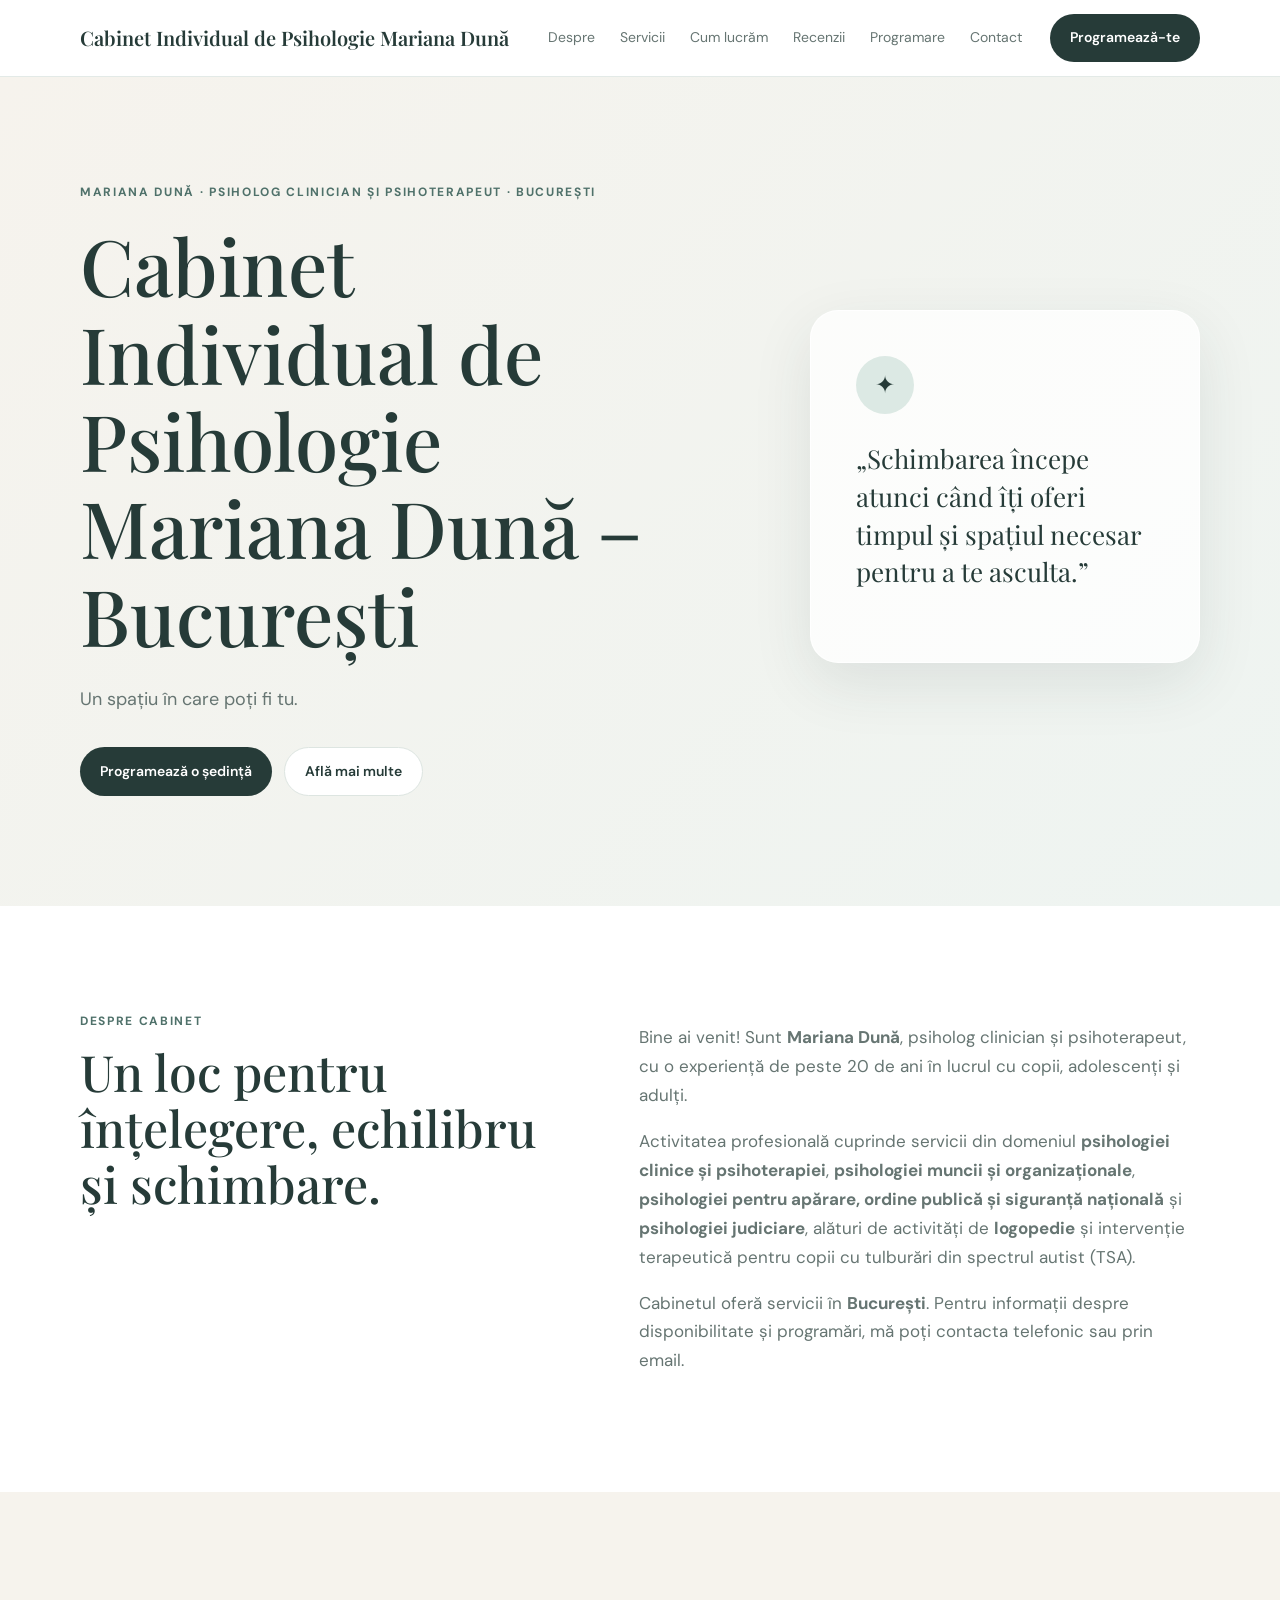
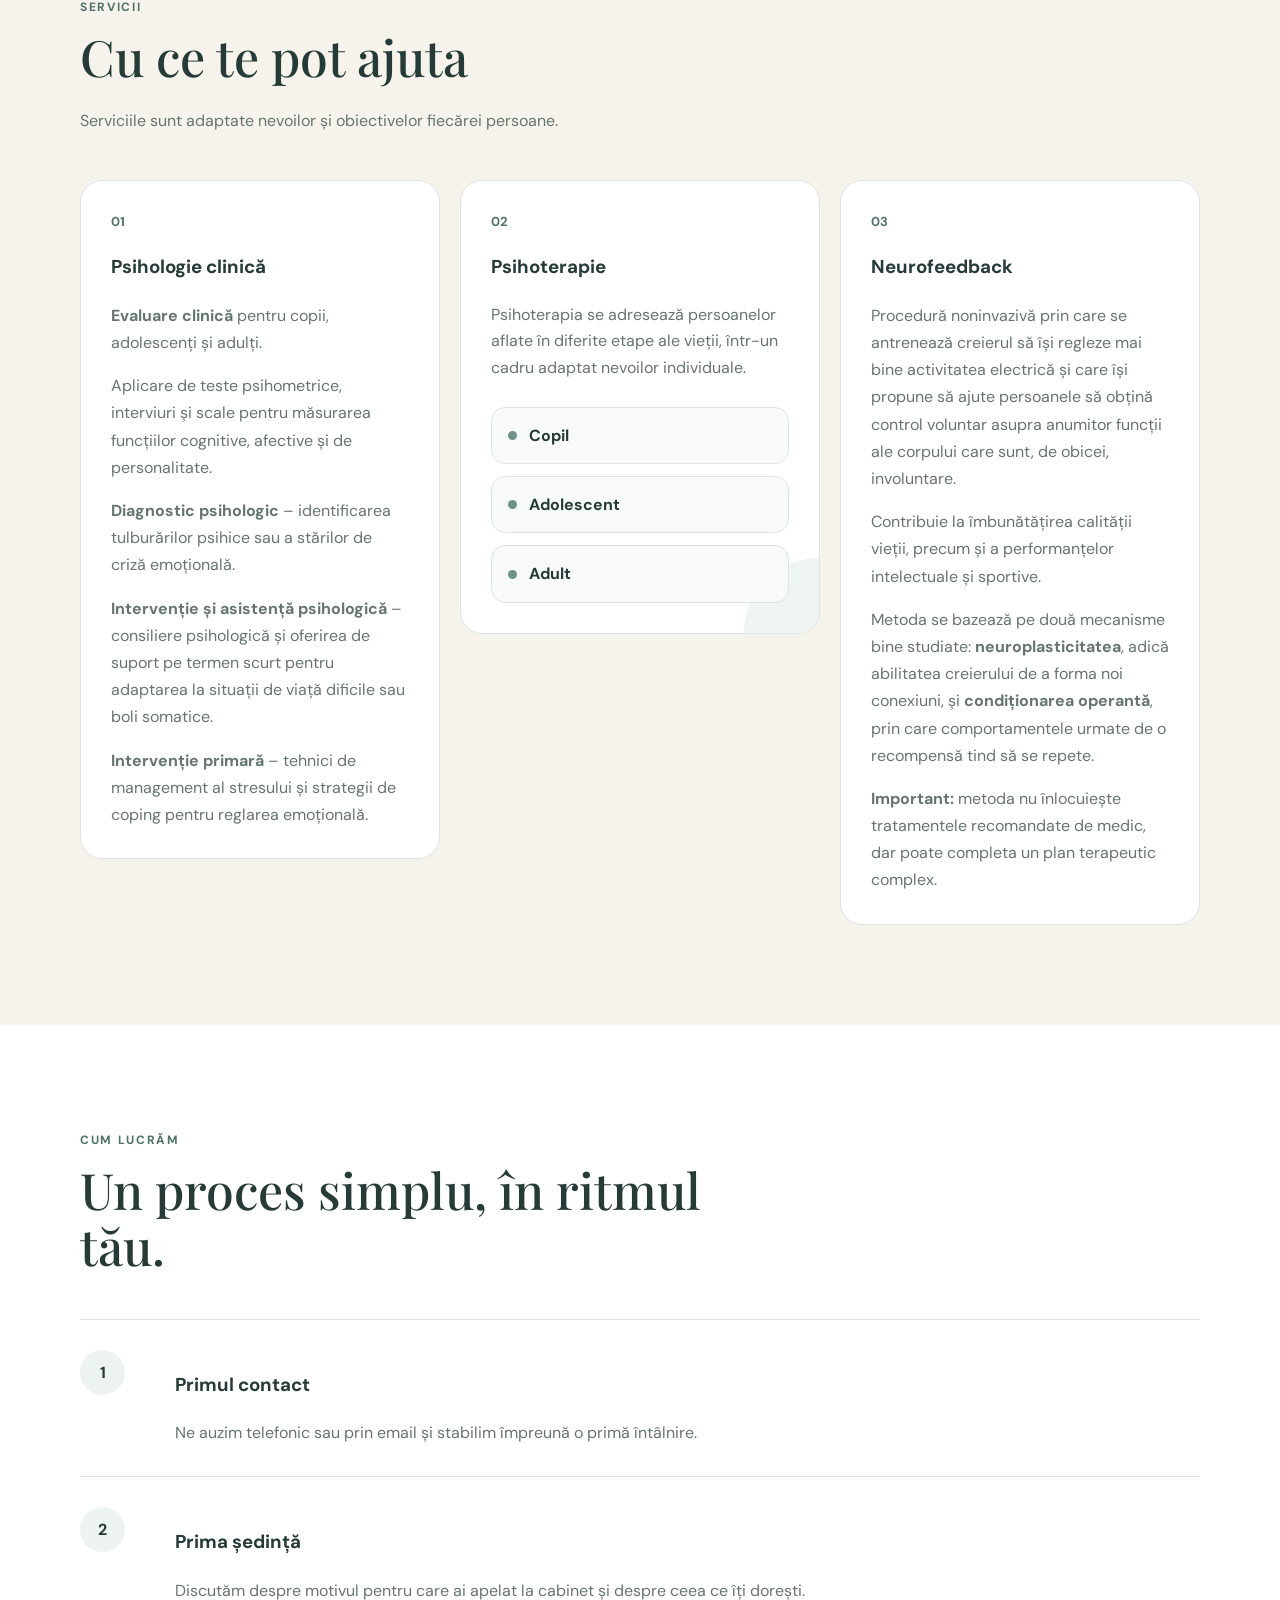
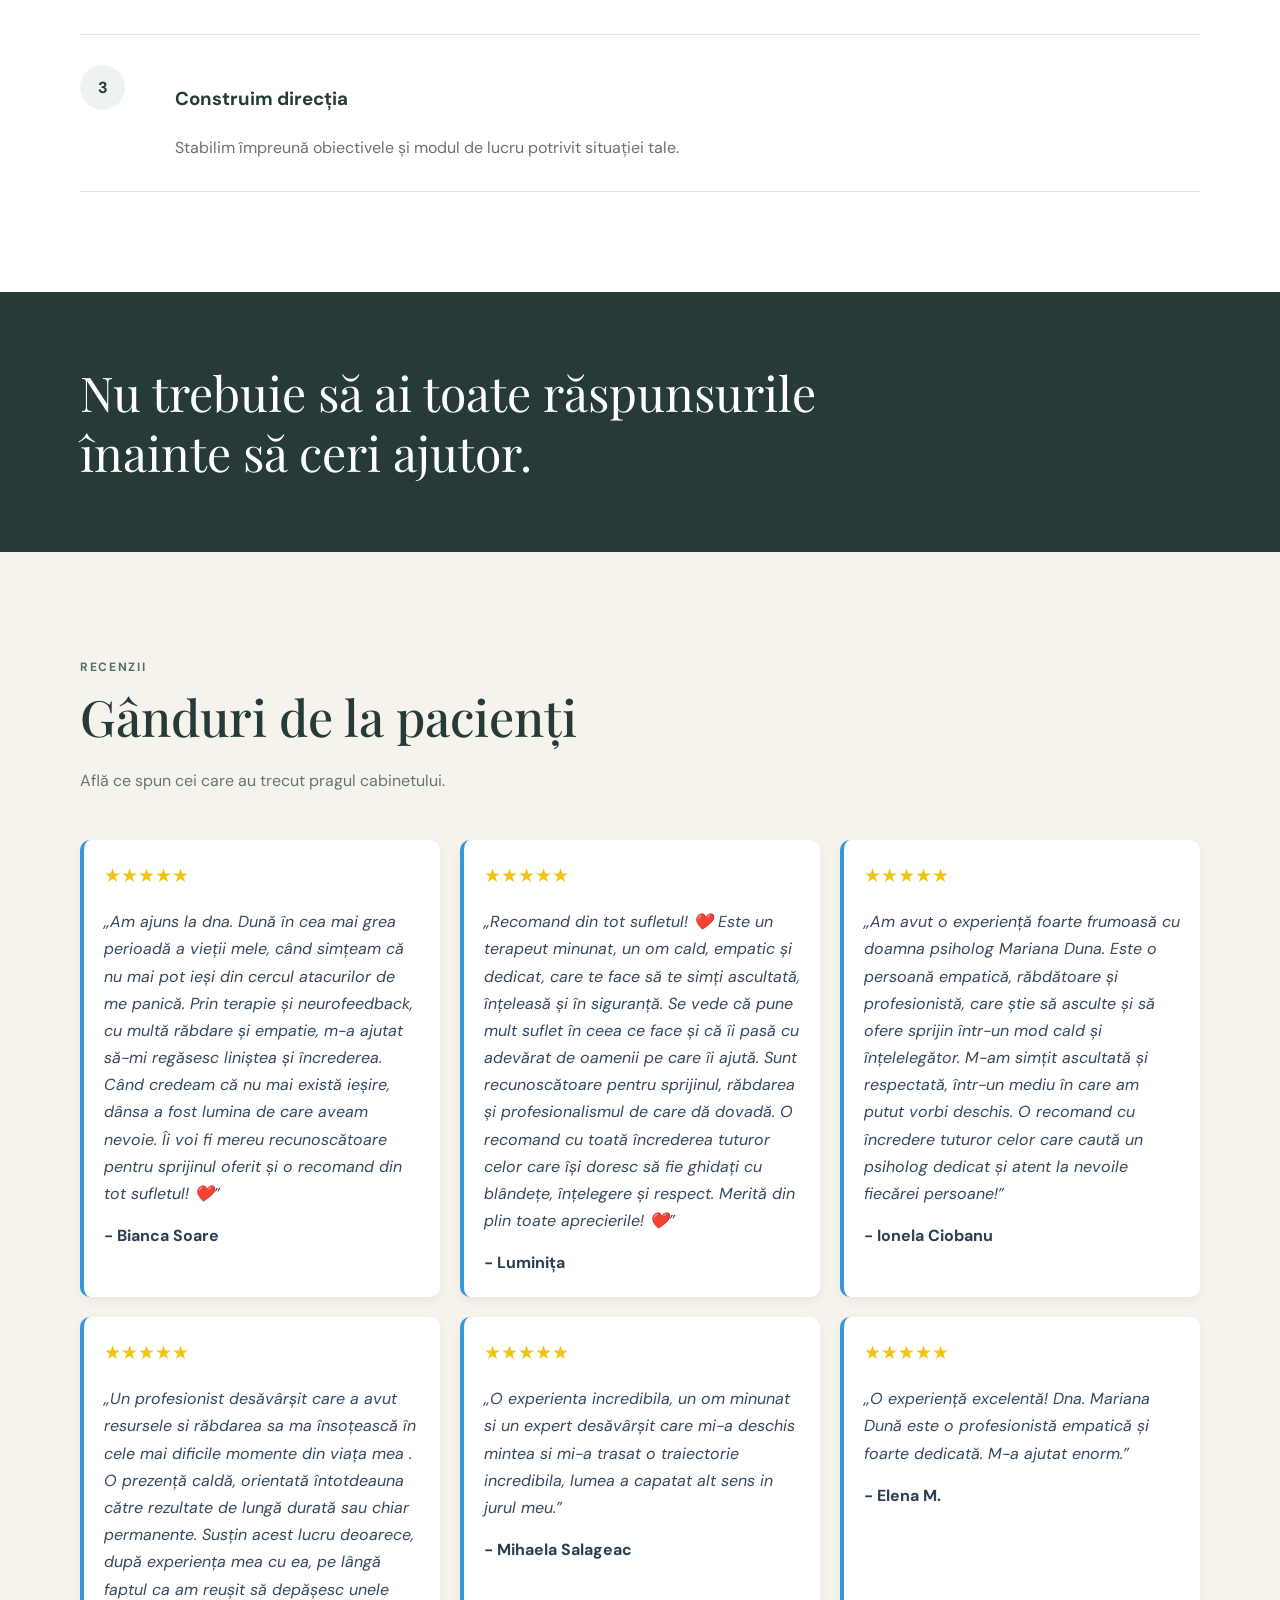
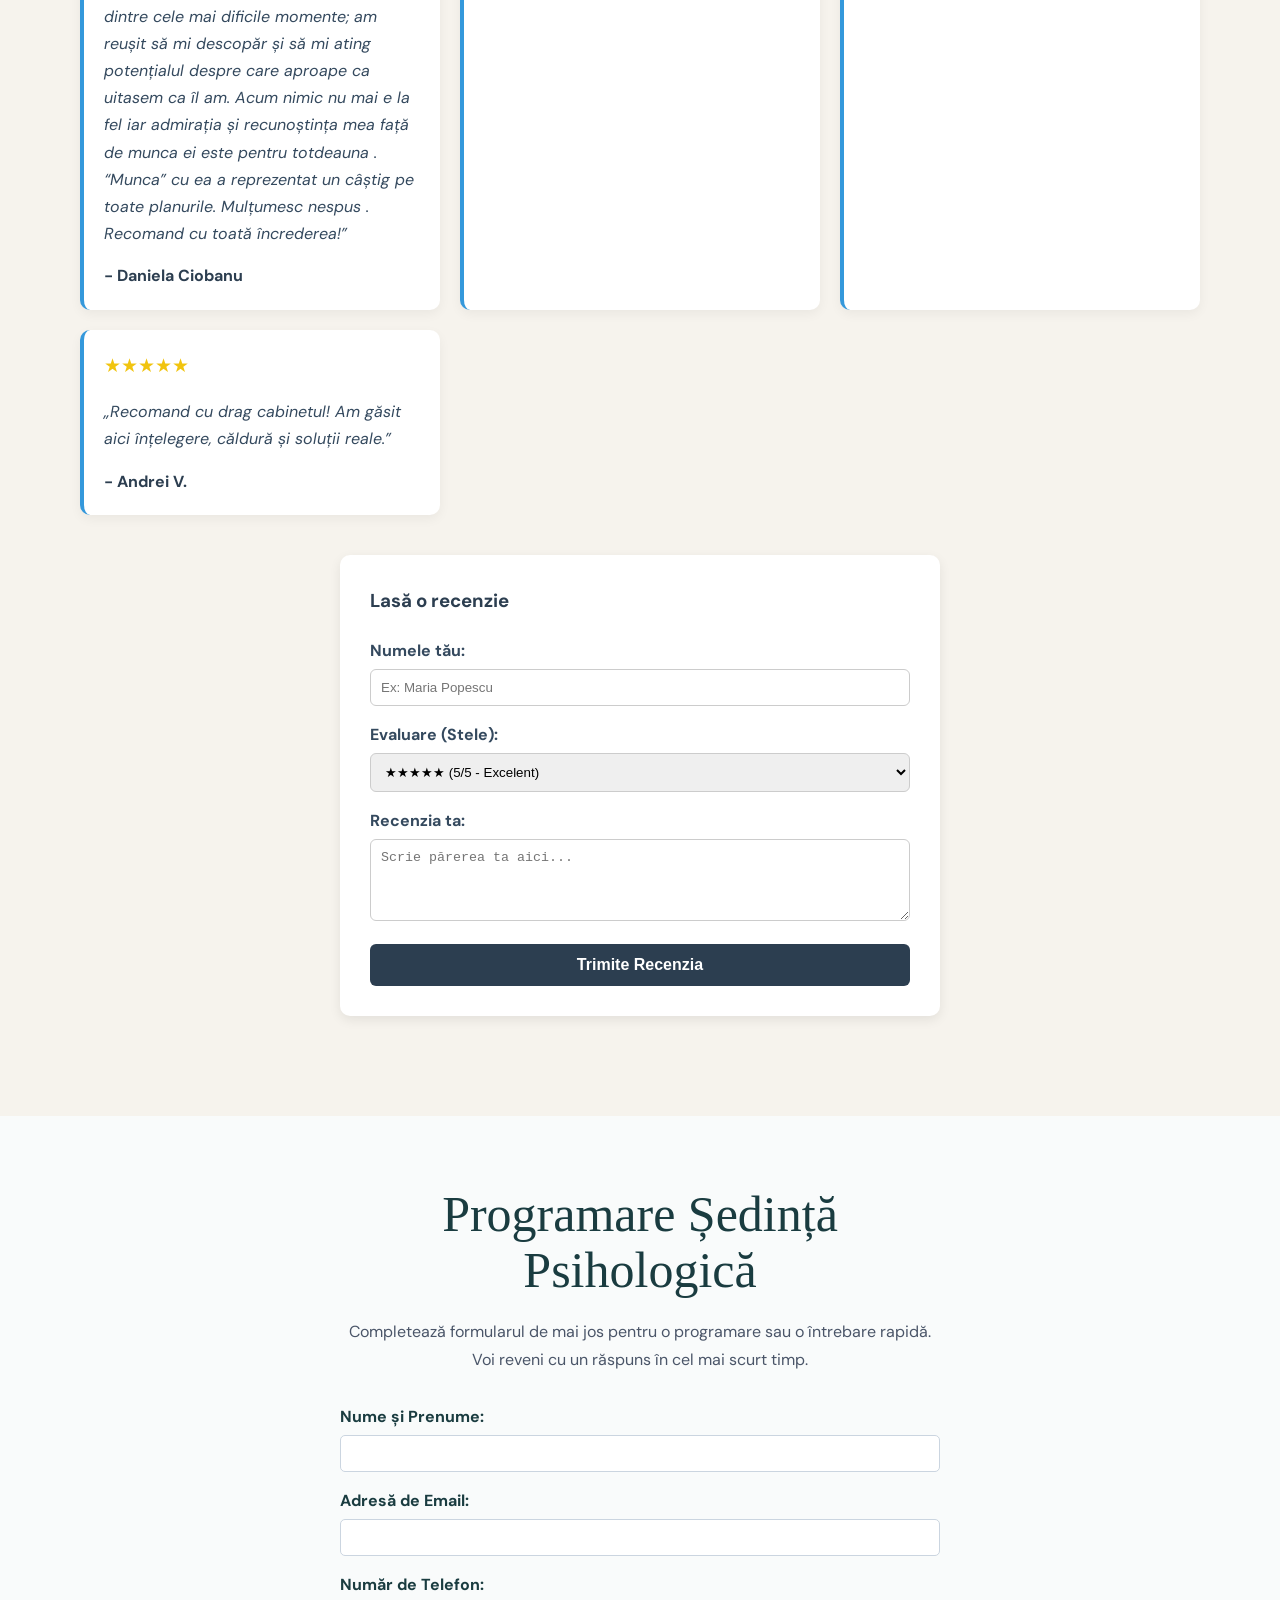
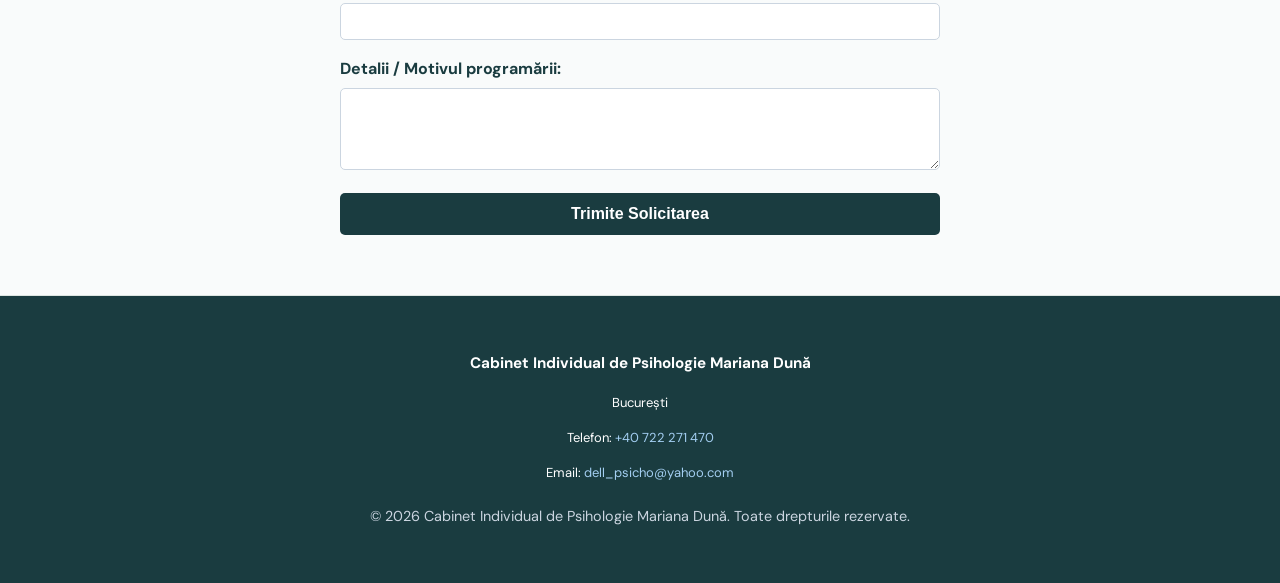
==== index.html @ 656ef468 "Update index.html" ====
<!DOCTYPE html>
<html lang="ro">
<head>
  <meta charset="UTF-8">
  <meta name="viewport" content="width=device-width, initial-scale=1.0">
  <title>Mariana Dună – Psiholog clinician și psihoterapeut București</title>
  <meta name="description" content="Cabinet Individual de Psihologie Mariana Dună în București: psihologie clinică, psihoterapie pentru copii, adolescenți și adulți, Neurofeedback și servicii psihologice specializate.">
  <meta name="robots" content="index, follow">
  <link rel="canonical" href="https://cabinetindividualdunamariana.github.io/cabinet-psihologie2/">

  <meta property="og:type" content="website">
  <meta property="og:locale" content="ro_RO">
  <meta property="og:title" content="Mariana Dună – Psiholog clinician și psihoterapeut București">
  <meta property="og:description" content="Psihologie clinică, psihoterapie pentru copii, adolescenți și adulți, Neurofeedback și servicii psihologice specializate în București.">
  <meta property="og:url" content="https://cabinetindividualdunamariana.github.io/cabinet-psihologie2/">

  <script type="application/ld+json">
  {
    "@context": "https://schema.org",
    "@type": "ProfessionalService",
    "name": "Cabinet Individual de Psihologie Mariana Dună",
    "url": "https://cabinetindividualdunamariana.github.io/cabinet-psihologie2/",
    "telephone": "+40722271470",
    "email": "dell_psicho@yahoo.com",
    "areaServed": {
      "@type": "City",
      "name": "București"
    },
    "description": "Cabinet individual de psihologie în București, cu servicii de psihologie clinică, psihoterapie, Neurofeedback și alte servicii psihologice specializate.",
    "serviceType": [
      "Psihologie clinică",
      "Psihoterapie",
      "Neurofeedback",
      "Psihologia muncii și organizațională",
      "Psihologie pentru apărare, ordine publică și siguranță națională",
      "Psihologie judiciară",
      "Logopedie",
      "Intervenție terapeutică pentru copii cu TSA"
    ]
  }
  </script>
  <link rel="stylesheet" href="style.css">
</head>
<body>
  <header class="header">
    <div class="container nav">
      <a class="logo" href="#acasa">Cabinet Individual de Psihologie Mariana Dună</a>
      <nav>
        <a href="#despre">Despre</a>
        <a href="#servicii">Servicii</a>
        <a href="#proces">Cum lucrăm</a>
        <a href="#recenzii">Recenzii</a>
        <a href="#programare">Programare</a>
        <a href="#contact">Contact</a>
      </nav>
      <a class="nav-button" href="#programare">Programează-te</a>
    </div>
  </header>

  <main>
    <section id="acasa" class="hero">
      <div class="container hero-grid">
        <div>
          <span class="eyebrow">MARIANA DUNĂ · PSIHOLOG CLINICIAN ȘI PSIHOTERAPEUT · BUCUREȘTI</span>
          <h1>Cabinet Individual de Psihologie Mariana Dună – București</h1>
          <p class="hero-text">
            Un spațiu în care poți fi tu.
          </p>
          <div class="actions">
            <a class="button primary" href="#programare">Programează o ședință</a>
            <a class="button secondary" href="#despre">Află mai multe</a>
          </div>
        </div>

        <div class="hero-card">
          <div class="circle">✦</div>
          <p>„Schimbarea începe atunci când îți oferi timpul și spațiul necesar pentru a te asculta.”</p>
        </div>
      </div>
    </section>

    <section id="despre" class="section">
      <div class="container two-col">
        <div>
          <span class="eyebrow">DESPRE CABINET</span>
          <h2>Un loc pentru înțelegere, echilibru și schimbare.</h2>
        </div>
        <div>
          <p>
            Bine ai venit! Sunt <strong>Mariana Dună</strong>, psiholog clinician și psihoterapeut,
            cu o experiență de peste 20 de ani în lucrul cu copii, adolescenți și adulți.
          </p>
          <p>
            Activitatea profesională cuprinde servicii din domeniul <strong>psihologiei clinice și psihoterapiei</strong>,
            <strong>psihologiei muncii și organizaționale</strong>, <strong>psihologiei pentru apărare, ordine publică și siguranță națională</strong>
            și <strong>psihologiei judiciare</strong>, alături de activități de <strong>logopedie</strong> și intervenție terapeutică
            pentru copii cu tulburări din spectrul autist (TSA).
          </p>
          <p>
            Cabinetul oferă servicii în <strong>București</strong>. Pentru informații despre
            disponibilitate și programări, mă poți contacta telefonic sau prin email.
          </p>
        </div>
      </div>
    </section>

    <section id="servicii" class="section soft">
      <div class="container">
        <div class="section-heading">
          <span class="eyebrow">SERVICII</span>
          <h2>Cu ce te pot ajuta</h2>
          <p>Serviciile sunt adaptate nevoilor și obiectivelor fiecărei persoane.</p>
        </div>

        <div class="cards">
          <article class="card">
            <div class="icon">01</div>
            <h3>Psihologie clinică</h3>
            <p><strong>Evaluare clinică</strong> pentru copii, adolescenți și adulți.</p>
            <p>Aplicare de teste psihometrice, interviuri și scale pentru măsurarea funcțiilor cognitive, afective și de personalitate.</p>
            <p><strong>Diagnostic psihologic</strong> – identificarea tulburărilor psihice sau a stărilor de criză emoțională.</p>
            <p><strong>Intervenție și asistență psihologică</strong> – consiliere psihologică și oferirea de suport pe termen scurt pentru adaptarea la situații de viață dificile sau boli somatice.</p>
            <p><strong>Intervenție primară</strong> – tehnici de management al stresului și strategii de coping pentru reglarea emoțională.</p>
          </article>
          <article class="card therapy-card">
            <div class="icon">02</div>
            <h3>Psihoterapie</h3>
            <p class="therapy-intro">Psihoterapia se adresează persoanelor aflate în diferite etape ale vieții, într-un cadru adaptat nevoilor individuale.</p>
            <div class="therapy-audiences">
              <div class="audience-item"><span class="audience-dot"></span><strong>Copil</strong></div>
              <div class="audience-item"><span class="audience-dot"></span><strong>Adolescent</strong></div>
              <div class="audience-item"><span class="audience-dot"></span><strong>Adult</strong></div>
            </div>
          </article>
          <article class="card">
            <div class="icon">03</div>
            <h3>Neurofeedback</h3>
            <p>Procedură noninvazivă prin care se antrenează creierul să își regleze mai bine activitatea electrică și care își propune să ajute persoanele să obțină control voluntar asupra anumitor funcții ale corpului care sunt, de obicei, involuntare.</p>
            <p>Contribuie la îmbunătățirea calității vieții, precum și a performanțelor intelectuale și sportive.</p>
            <p>Metoda se bazează pe două mecanisme bine studiate: <strong>neuroplasticitatea</strong>, adică abilitatea creierului de a forma noi conexiuni, și <strong>condiționarea operantă</strong>, prin care comportamentele urmate de o recompensă tind să se repete.</p>
            <p><strong>Important:</strong> metoda nu înlocuiește tratamentele recomandate de medic, dar poate completa un plan terapeutic complex.</p>
          </article>
        </div>
      </div>
    </section>

    <section id="proces" class="section">
      <div class="container">
        <div class="section-heading">
          <span class="eyebrow">CUM LUCRĂM</span>
          <h2>Un proces simplu, în ritmul tău.</h2>
        </div>

        <div class="steps">
          <div class="step">
            <span>1</span>
            <div><h3>Primul contact</h3><p>Ne auzim telefonic sau prin email și stabilim împreună o primă întâlnire.</p></div>
          </div>
          <div class="step">
            <span>2</span>
            <div><h3>Prima ședință</h3><p>Discutăm despre motivul pentru care ai apelat la cabinet și despre ceea ce îți dorești.</p></div>
          </div>
          <div class="step">
            <span>3</span>
            <div><h3>Construim direcția</h3><p>Stabilim împreună obiectivele și modul de lucru potrivit situației tale.</p></div>
          </div>
        </div>
      </div>
    </section>

    <section class="quote">
      <div class="container">
        <p>Nu trebuie să ai toate răspunsurile înainte să ceri ajutor.</p>
      </div>
    </section>

    <!-- Secțiune Recenzii -->
    <section id="recenzii" class="section soft">
      <div class="container">
        <div class="section-heading">
          <span class="eyebrow">RECENZII</span>
          <h2>Gânduri de la pacienți</h2>
          <p>Află ce spun cei care au trecut pragul cabinetului.</p>
        </div>

        <div class="recenzii-grid" style="display: grid; grid-template-columns: repeat(auto-fit, minmax(280px, 1fr)); gap: 20px; margin-bottom: 40px;">
          
          <!-- Recenzie Nouă (Bianca Soare) -->
          <div class="recenzie-card" style="background: #ffffff; padding: 20px; border-radius: 10px; box-shadow: 0 4px 12px rgba(0,0,0,0.05); border-left: 4px solid #3498db;">
            <div class="stele" style="color: #f1c40f; font-size: 1.2rem; margin-bottom: 10px;">★★★★★</div>
            <p class="comentariu" style="color: #34495e; font-style: italic; margin-bottom: 15px;">„Am ajuns la dna. Dună în cea mai grea perioadă a vieții mele, când simțeam că nu mai pot ieși din cercul atacurilor de me panică. Prin terapie și neurofeedback, cu multă răbdare și empatie, m-a ajutat să-mi regăsesc liniștea și încrederea. Când credeam că nu mai există ieșire, dânsa a fost lumina de care aveam nevoie. Îi voi fi mereu recunoscătoare pentru sprijinul oferit și o recomand din tot sufletul! ❤️”</p>
            <span class="autor" style="font-weight: bold; color: #2c3e50;">- Bianca Soare</span>
          </div>

          <!-- Recenzie Nouă (Luminița) -->
          <div class="recenzie-card" style="background: #ffffff; padding: 20px; border-radius: 10px; box-shadow: 0 4px 12px rgba(0,0,0,0.05); border-left: 4px solid #3498db;">
            <div class="stele" style="color: #f1c40f; font-size: 1.2rem; margin-bottom: 10px;">★★★★★</div>
            <p class="comentariu" style="color: #34495e; font-style: italic; margin-bottom: 15px;">„Recomand din tot sufletul! ❤️ Este un terapeut minunat, un om cald, empatic și dedicat, care te face să te simți ascultată, înțeleasă și în siguranță. Se vede că pune mult suflet în ceea ce face și că îi pasă cu adevărat de oamenii pe care îi ajută. Sunt recunoscătoare pentru sprijinul, răbdarea și profesionalismul de care dă dovadă. O recomand cu toată încrederea tuturor celor care își doresc să fie ghidați cu blândețe, înțelegere și respect. Merită din plin toate aprecierile! ❤️”</p>
            <span class="autor" style="font-weight: bold; color: #2c3e50;">- Luminița</span>
          </div>

          <!-- Recenzie (Ionela Ciobanu) -->
          <div class="recenzie-card" style="background: #ffffff; padding: 20px; border-radius: 10px; box-shadow: 0 4px 12px rgba(0,0,0,0.05); border-left: 4px solid #3498db;">
            <div class="stele" style="color: #f1c40f; font-size: 1.2rem; margin-bottom: 10px;">★★★★★</div>
            <p class="comentariu" style="color: #34495e; font-style: italic; margin-bottom: 15px;">„Am avut o experiență foarte frumoasă cu doamna psiholog Mariana Duna. Este o persoană empatică, răbdătoare și profesionistă, care știe să asculte și să ofere sprijin într-un mod cald și înțelelegător. M-am simțit ascultată și respectată, într-un mediu în care am putut vorbi deschis. O recomand cu încredere tuturor celor care caută un psiholog dedicat și atent la nevoile fiecărei persoane!”</p>
            <span class="autor" style="font-weight: bold; color: #2c3e50;">- Ionela Ciobanu</span>
          </div>

          <!-- Recenzie (Daniela Ciobanu) -->
          <div class="recenzie-card" style="background: #ffffff; padding: 20px; border-radius: 10px; box-shadow: 0 4px 12px rgba(0,0,0,0.05); border-left: 4px solid #3498db;">
            <div class="stele" style="color: #f1c40f; font-size: 1.2rem; margin-bottom: 10px;">★★★★★</div>
            <p class="comentariu" style="color: #34495e; font-style: italic; margin-bottom: 15px;">„Un profesionist desăvârșit care a avut resursele si răbdarea sa ma însoțească în cele mai dificile momente din viața mea . O prezență caldă, orientată întotdeauna către rezultate de lungă durată sau chiar permanente. Susțin acest lucru deoarece, după experiența mea cu ea, pe lângă faptul ca am reușit să depășesc unele dintre cele mai dificile momente; am reușit să mi descopăr și să mi ating potențialul despre care aproape ca uitasem ca îl am. Acum nimic nu mai e la fel iar admirația și recunoștința mea față de munca ei este pentru totdeauna . “Munca” cu ea a reprezentat un câștig pe toate planurile. Mulțumesc nespus . Recomand cu toată încrederea!”</p>
            <span class="autor" style="font-weight: bold; color: #2c3e50;">- Daniela Ciobanu</span>
          </div>

          <!-- Recenzie Mihaela Salageac -->
          <div class="recenzie-card" style="background: #ffffff; padding: 20px; border-radius: 10px; box-shadow: 0 4px 12px rgba(0,0,0,0.05); border-left: 4px solid #3498db;">
            <div class="stele" style="color: #f1c40f; font-size: 1.2rem; margin-bottom: 10px;">★★★★★</div>
            <p class="comentariu" style="color: #34495e; font-style: italic; margin-bottom: 15px;">„O experienta incredibila, un om minunat si un expert desăvârșit care mi-a deschis mintea si mi-a trasat o traiectorie incredibila, lumea a capatat alt sens in jurul meu.”</p>
            <span class="autor" style="font-weight: bold; color: #2c3e50;">- Mihaela Salageac</span>
          </div>

          <!-- Recenzie Elena M. -->
          <div class="recenzie-card" style="background: #ffffff; padding: 20px; border-radius: 10px; box-shadow: 0 4px 12px rgba(0,0,0,0.05); border-left: 4px solid #3498db;">
            <div class="stele" style="color: #f1c40f; font-size: 1.2rem; margin-bottom: 10px;">★★★★★</div>
            <p class="comentariu" style="color: #34495e; font-style: italic; margin-bottom: 15px;">„O experiență excelentă! Dna. Mariana Dună este o profesionistă empatică și foarte dedicată. M-a ajutat enorm.”</p>
            <span class="autor" style="font-weight: bold; color: #2c3e50;">- Elena M.</span>
          </div>

          <!-- Recenzie Andrei V. -->
          <div class="recenzie-card" style="background: #ffffff; padding: 20px; border-radius: 10px; box-shadow: 0 4px 12px rgba(0,0,0,0.05); border-left: 4px solid #3498db;">
            <div class="stele" style="color: #f1c40f; font-size: 1.2rem; margin-bottom: 10px;">★★★★★</div>
            <p class="comentariu" style="color: #34495e; font-style: italic; margin-bottom: 15px;">„Recomand cu drag cabinetul! Am găsit aici înțelegere, căldură și soluții reale.”</p>
            <span class="autor" style="font-weight: bold; color: #2c3e50;">- Andrei V.</span>
          </div>

        </div>

        <div class="formular-recenzie-box" style="background: #ffffff; padding: 30px; border-radius: 10px; box-shadow: 0 4px 12px rgba(0,0,0,0.08); max-width: 600px; margin: 0 auto;">
          <h3 style="margin-top: 0; color: #2c3e50; margin-bottom: 20px;">Lasă o recenzie</h3>
          <form action="https://formspree.io/f/xqpejoza" method="POST" class="form-recenzie">
            <div style="margin-bottom: 15px;">
              <label for="nume_recenzie" style="display: block; font-weight: bold; margin-bottom: 5px; color: #34495e;">Numele tău:</label>
              <input type="text" id="nume_recenzie" name="nume" placeholder="Ex: Maria Popescu" required style="width: 100%; padding: 10px; border: 1px solid #ccc; border-radius: 6px; box-sizing: border-box;">
            </div>

            <div style="margin-bottom: 15px;">
              <label for="rating" style="display: block; font-weight: bold; margin-bottom: 5px; color: #34495e;">Evaluare (Stele):</label>
              <select id="rating" name="rating" required style="width: 100%; padding: 10px; border: 1px solid #ccc; border-radius: 6px; box-sizing: border-box;">
                <option value="5">★★★★★ (5/5 - Excelent)</option>
                <option value="4">★★★★☆ (4/5 - Foarte bine)</option>
                <option value="3">★★★☆☆ (3/5 - Satisfăcător)</option>
                <option value="2">★★☆☆☆ (2/5 - Slăbuț)</option>
                <option value="1">★☆☆☆☆ (1/5 - Nesatisfăcător)</option>
              </select>
            </div>

            <div style="margin-bottom: 15px;">
              <label for="mesaj_recenzie" style="display: block; font-weight: bold; margin-bottom: 5px; color: #34495e;">Recenzia ta:</label>
              <textarea id="mesaj_recenzie" name="mesaj" rows="4" placeholder="Scrie părerea ta aici..." required style="width: 100%; padding: 10px; border: 1px solid #ccc; border-radius: 6px; box-sizing: border-box;"></textarea>
            </div>

            <button type="submit" style="background-color: #2c3e50; color: white; padding: 12px 20px; border: none; border-radius: 6px; font-size: 16px; cursor: pointer; width: 100%; font-weight: bold;">Trimite Recenzia</button>
          </form>
        </div>
      </div>
    </section>

    <!-- Secțiune Programare -->
    <section id="programare" style="padding: 60px 20px; background-color: #f9fbfb; text-align: center;">
        <div style="max-width: 600px; margin: 0 auto;">
            <h2 style="color: #1a3c40; margin-bottom: 20px; font-family: serif;">Programare Ședință Psihologică</h2>
            <p style="color: #4a5568; margin-bottom: 30px;">Completează formularul de mai jos pentru o programare sau o întrebare rapidă. Voi reveni cu un răspuns în cel mai scurt timp.</p>
            
            <form action="https://formspree.io/f/xqpejoza" method="POST" style="display: flex; flex-direction: column; gap: 15px; text-align: left;">
                <div>
                    <label for="prog_nume" style="display: block; margin-bottom: 5px; color: #1a3c40; font-weight: bold;">Nume și Prenume:</label>
                    <input type="text" id="prog_nume" name="nume" required style="width: 100%; padding: 10px; border: 1px solid #cbd5e0; border-radius: 5px;">
                </div>
                
                <div>
                    <label for="prog_email" style="display: block; margin-bottom: 5px; color: #1a3c40; font-weight: bold;">Adresă de Email:</label>
                    <input type="email" id="prog_email" name="email" required style="width: 100%; padding: 10px; border: 1px solid #cbd5e0; border-radius: 5px;">
                </div>

                <div>
                    <label for="prog_telefon" style="display: block; margin-bottom: 5px; color: #1a3c40; font-weight: bold;">Număr de Telefon:</label>
                    <input type="tel" id="prog_telefon" name="telefon" required style="width: 100%; padding: 10px; border: 1px solid #cbd5e0; border-radius: 5px;">
                </div>
                
                <div>
                    <label for="prog_mesaj" style="display: block; margin-bottom: 5px; color: #1a3c40; font-weight: bold;">Detalii / Motivul programării:</label>
                    <textarea id="prog_mesaj" name="mesaj" rows="4" required style="width: 100%; padding: 10px; border: 1px solid #cbd5e0; border-radius: 5px;"></textarea>
                </div>
                
                <button type="submit" style="background-color: #1a3c40; color: white; padding: 12px; border: none; border-radius: 5px; font-size: 16px; cursor: pointer; font-weight: bold;">Trimite Solicitarea</button>
            </form>
        </div>
    </section>
  </main>

  <footer id="contact" style="background-color: #1a3c40; color: white; padding: 40px 20px; text-align: center;">
    <div style="max-width: 800px; margin: 0 auto;">
      <h3 style="margin-bottom: 15px;">Cabinet Individual de Psihologie Mariana Dună</h3>
      <p style="margin-bottom: 10px;">București</p>
      <p style="margin-bottom: 10px;">Telefon: <a href="tel:+40722271470" style="color: #a3cef1; text-decoration: none;">+40 722 271 470</a></p>
      <p style="margin-bottom: 20px;">Email: <a href="mailto:dell_psicho@yahoo.com" style="color: #a3cef1; text-decoration: none;">dell_psicho@yahoo.com</a></p>
      <p style="font-size: 0.9rem; color: #cbd5e0;">© 2026 Cabinet Individual de Psihologie Mariana Dună. Toate drepturile rezervate.</p>
    </div>
  </footer>
</body>
</html>
---- style.css ----
@import url('https://fonts.googleapis.com/css2?family=DM+Sans:wght@400;500;600;700&family=Playfair+Display:wght@500;600&display=swap');
:root{--ink:#263b38;--muted:#667572;--accent:#6f9189;--accent-dark:#4f716a;--cream:#f6f3ed;--white:#fff;--line:#dde5e1;--shadow:0 20px 60px rgba(38,59,56,.10)}
*{box-sizing:border-box}html{scroll-behavior:smooth}body{margin:0;color:var(--ink);background:var(--white);font-family:"DM Sans",sans-serif;line-height:1.7}a{color:inherit;text-decoration:none}.container{width:min(1120px,calc(100% - 40px));margin:auto}
.header{position:sticky;top:0;z-index:10;background:rgba(255,255,255,.94);backdrop-filter:blur(14px);border-bottom:1px solid rgba(221,229,225,.8)}.nav{min-height:76px;display:flex;align-items:center;gap:28px}.logo{font-family:"Playfair Display",serif;font-size:20px;font-weight:600;margin-right:auto}nav{display:flex;gap:25px;font-size:14px;color:var(--muted)}nav a:hover{color:var(--ink)}.nav-button,.button{display:inline-flex;align-items:center;justify-content:center;border-radius:999px;padding:12px 20px;font-weight:600;font-size:14px}.nav-button,.primary{background:var(--ink);color:white}.secondary{border:1px solid var(--line);background:white}
.hero{background:linear-gradient(135deg,#f6f3ed 0%,#eef4f1 100%);padding:100px 0 110px}.hero-grid{display:grid;grid-template-columns:1.25fr .75fr;align-items:center;gap:80px}.eyebrow{display:inline-block;font-size:12px;letter-spacing:.14em;font-weight:700;color:var(--accent-dark)}h1,h2{font-family:"Playfair Display",serif;line-height:1.12;font-weight:500}h1{font-size:clamp(48px,7vw,78px);max-width:700px;margin:18px 0 25px}h2{font-size:clamp(34px,4vw,50px);margin:10px 0 22px}.hero-text{max-width:620px;color:var(--muted);font-size:18px}.actions{display:flex;gap:12px;margin-top:32px;flex-wrap:wrap}.hero-card{background:rgba(255,255,255,.76);border:1px solid rgba(255,255,255,.9);border-radius:28px;padding:45px;box-shadow:var(--shadow)}.hero-card p{font-family:"Playfair Display",serif;font-size:26px;line-height:1.45}.circle{width:58px;height:58px;display:grid;place-items:center;border-radius:50%;background:#dce9e4;font-size:24px}
.section{padding:100px 0}.soft{background:var(--cream)}.two-col{display:grid;grid-template-columns:.9fr 1.1fr;gap:100px}.two-col p{color:var(--muted);font-size:17px}.section-heading{max-width:700px;margin-bottom:45px}.section-heading p{color:var(--muted)}.cards{display:grid;grid-template-columns:repeat(3,1fr);gap:20px;align-items:start}.card{background:white;border:1px solid var(--line);border-radius:22px;padding:30px}.card p{color:var(--muted);margin-bottom:0}.icon{color:var(--accent-dark);font-weight:700;font-size:13px}

.therapy-card{position:relative;overflow:hidden}
.therapy-card::after{content:"";position:absolute;width:150px;height:150px;border-radius:50%;background:#eef4f1;right:-75px;bottom:-75px;pointer-events:none}
.therapy-intro{margin-top:8px!important;line-height:1.65}
.therapy-audiences{display:grid;gap:12px;margin-top:26px;position:relative;z-index:1}
.audience-item{display:flex;align-items:center;gap:12px;padding:14px 16px;border:1px solid var(--line);border-radius:14px;background:#f8faf9;color:var(--ink)}
.audience-dot{width:9px;height:9px;border-radius:50%;background:var(--accent);flex:0 0 auto}
.steps{display:grid;gap:0;border-top:1px solid var(--line)}.step{display:grid;grid-template-columns:70px 1fr;gap:25px;padding:30px 0;border-bottom:1px solid var(--line)}.step>span{width:45px;height:45px;display:grid;place-items:center;border-radius:50%;background:#edf3f0;font-weight:700}.step p{color:var(--muted);margin:0}.quote{background:var(--ink);color:white;padding:70px 0}.quote p{font-family:"Playfair Display",serif;font-size:clamp(30px,4vw,48px);max-width:850px;line-height:1.25;margin:0}
.contact-section{background:#f7f9f7}.contact-grid{display:grid;grid-template-columns:1fr 1fr;gap:80px;align-items:center}.contact-card{background:white;border-radius:24px;padding:35px;box-shadow:var(--shadow)}.contact-card>div{padding:15px 0;border-bottom:1px solid var(--line)}.contact-card span{display:block;color:var(--muted);font-size:13px}.contact-card a:not(.button),.contact-card p{font-weight:600;margin:0}.full{width:100%;margin-top:22px}.location-note{color:var(--muted);margin-top:28px}
footer{padding:28px 0;border-top:1px solid var(--line);color:var(--muted);font-size:13px}.footer{display:flex;justify-content:space-between;gap:20px}.footer div{display:flex;gap:18px}
@media(max-width:800px){nav{display:none}.nav-button{display:none}.hero{padding:70px 0}.hero-grid,.two-col,.contact-grid{grid-template-columns:1fr;gap:45px}.cards{grid-template-columns:1fr}.section{padding:70px 0}.hero-card{padding:30px}.footer{flex-direction:column}.footer div{flex-direction:column;gap:5px}}
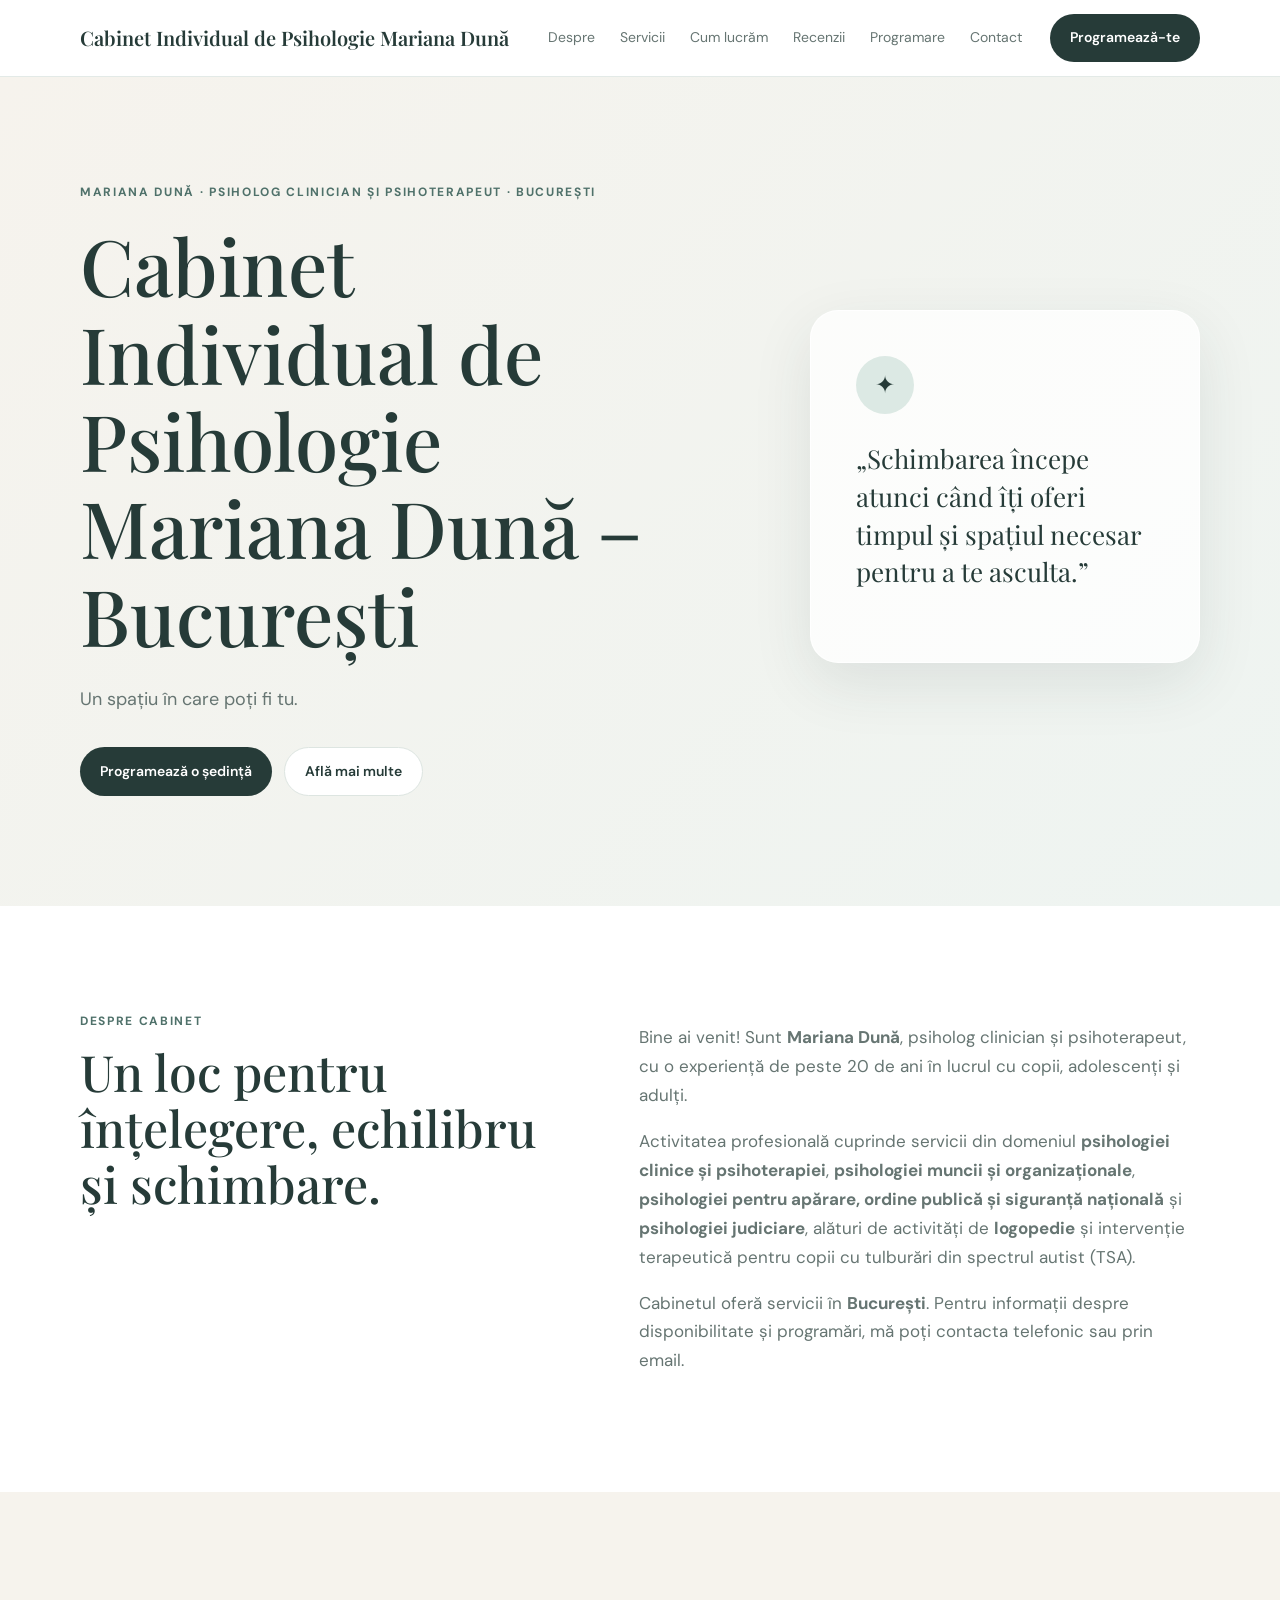
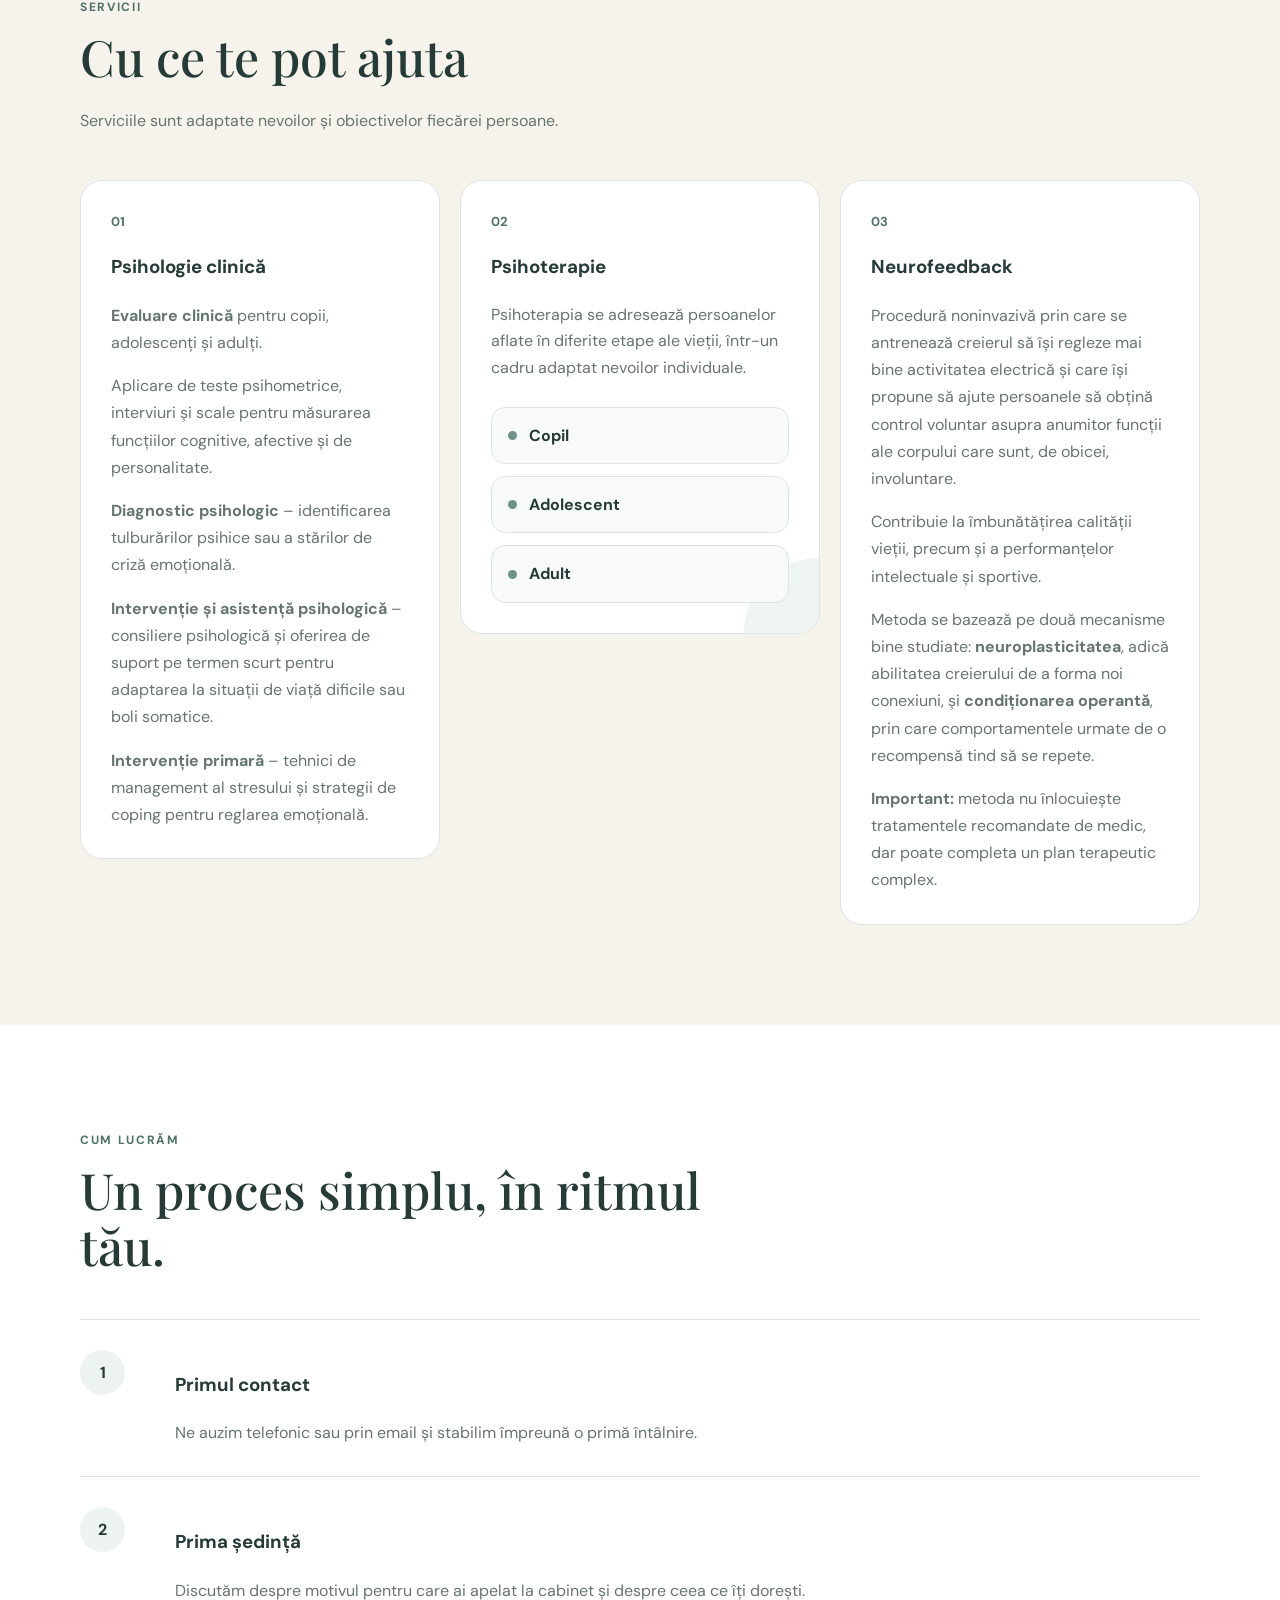
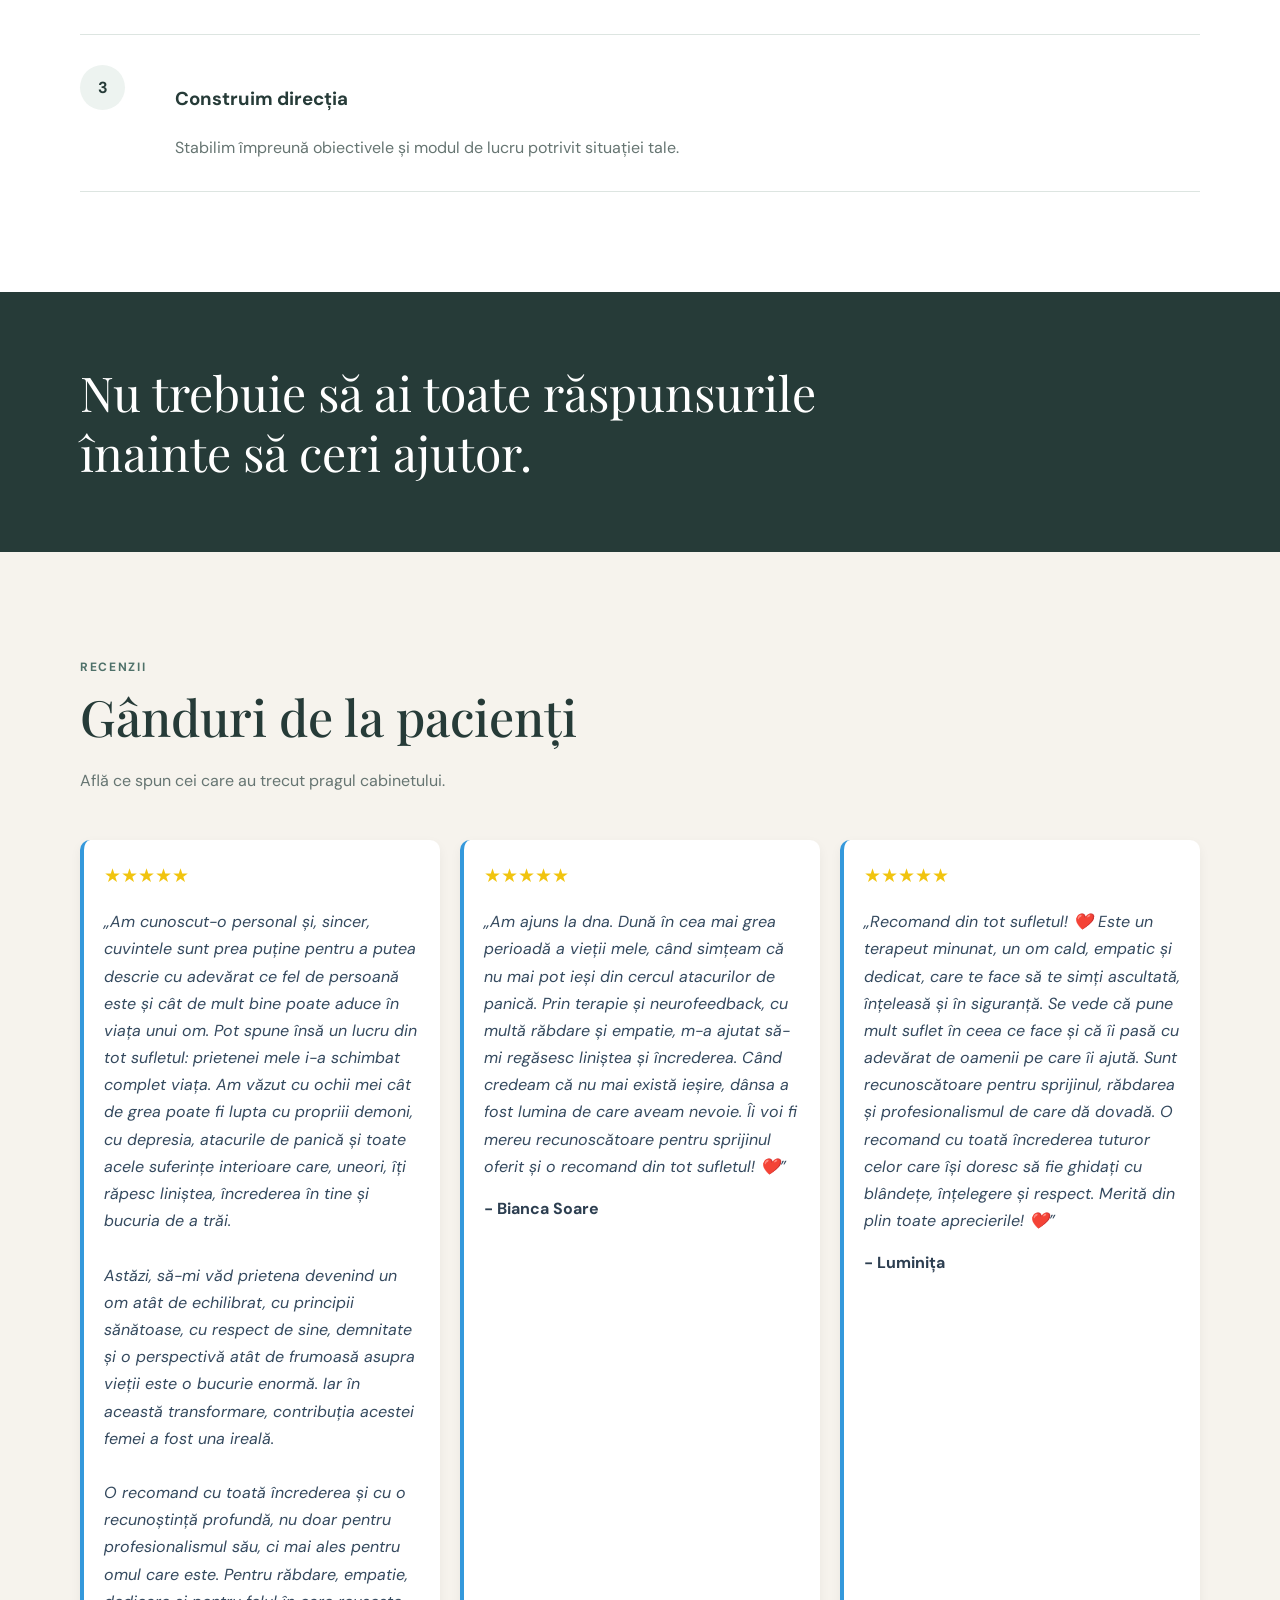
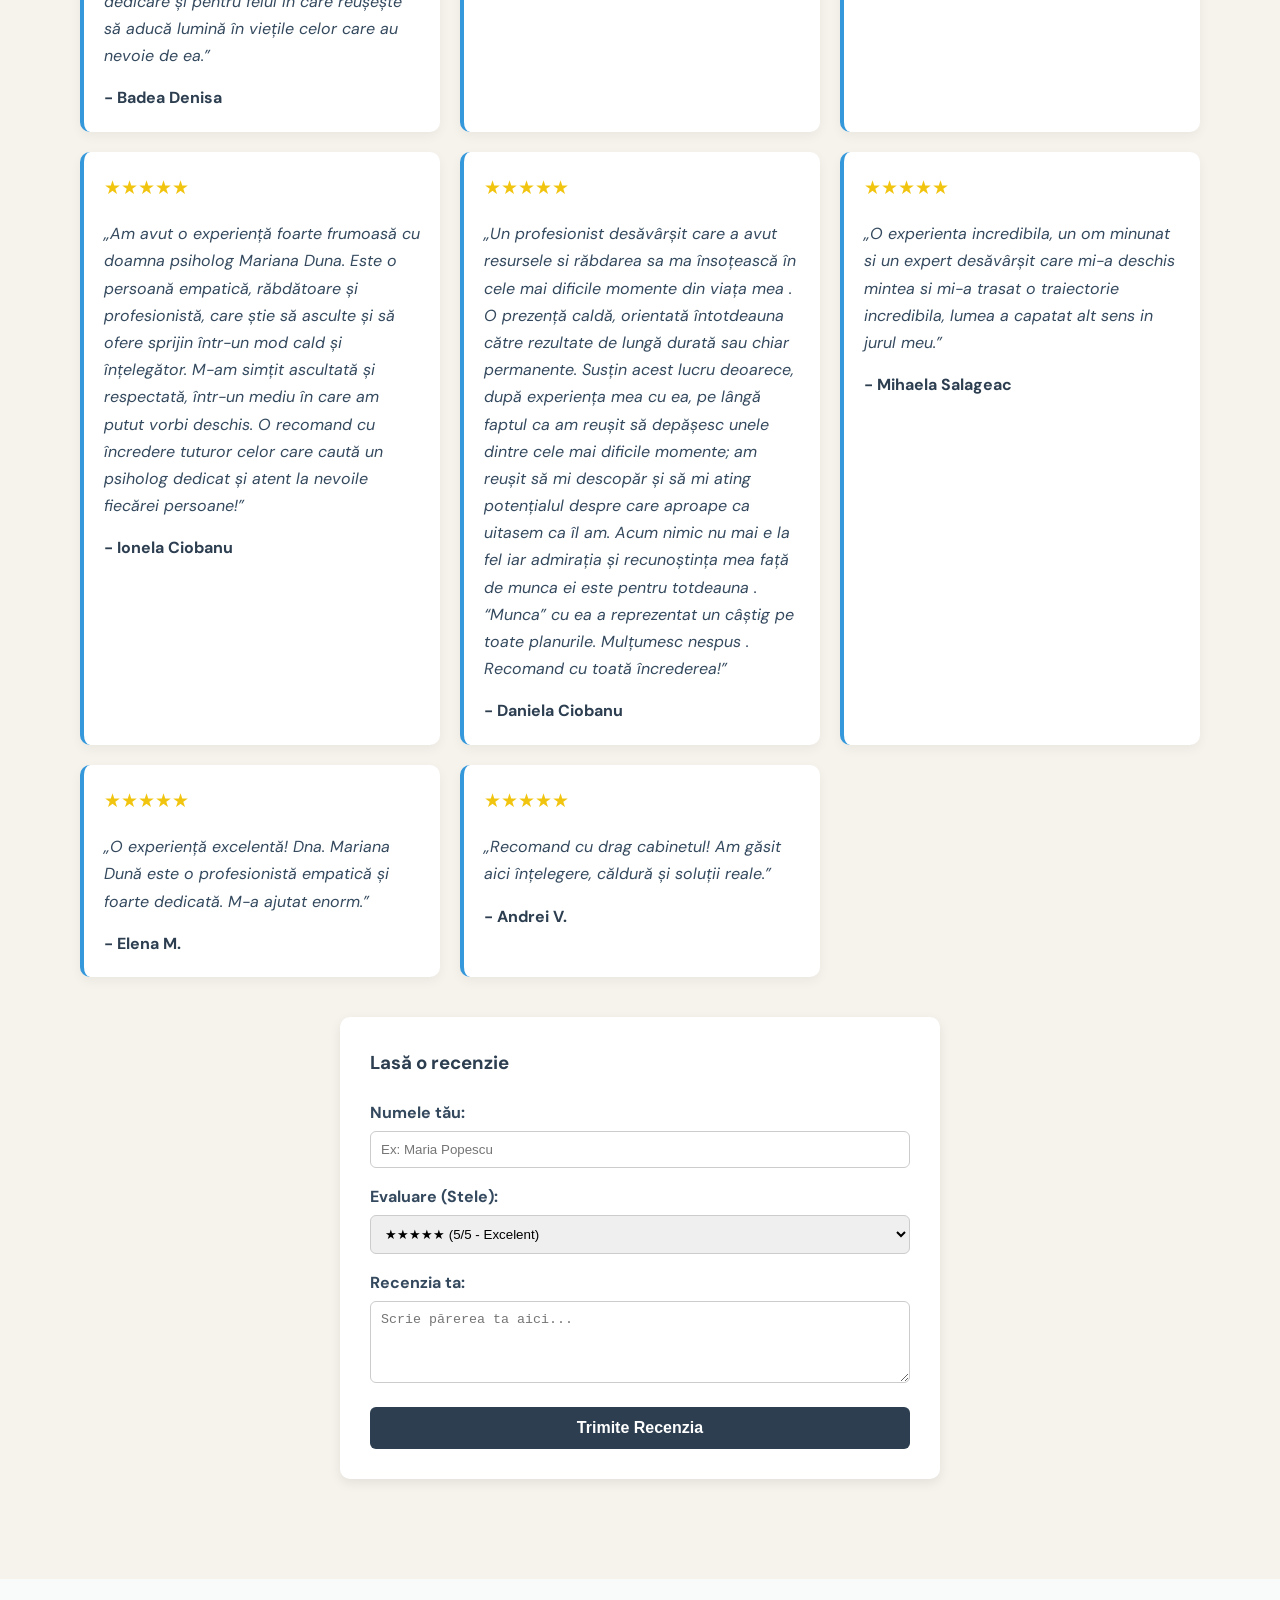
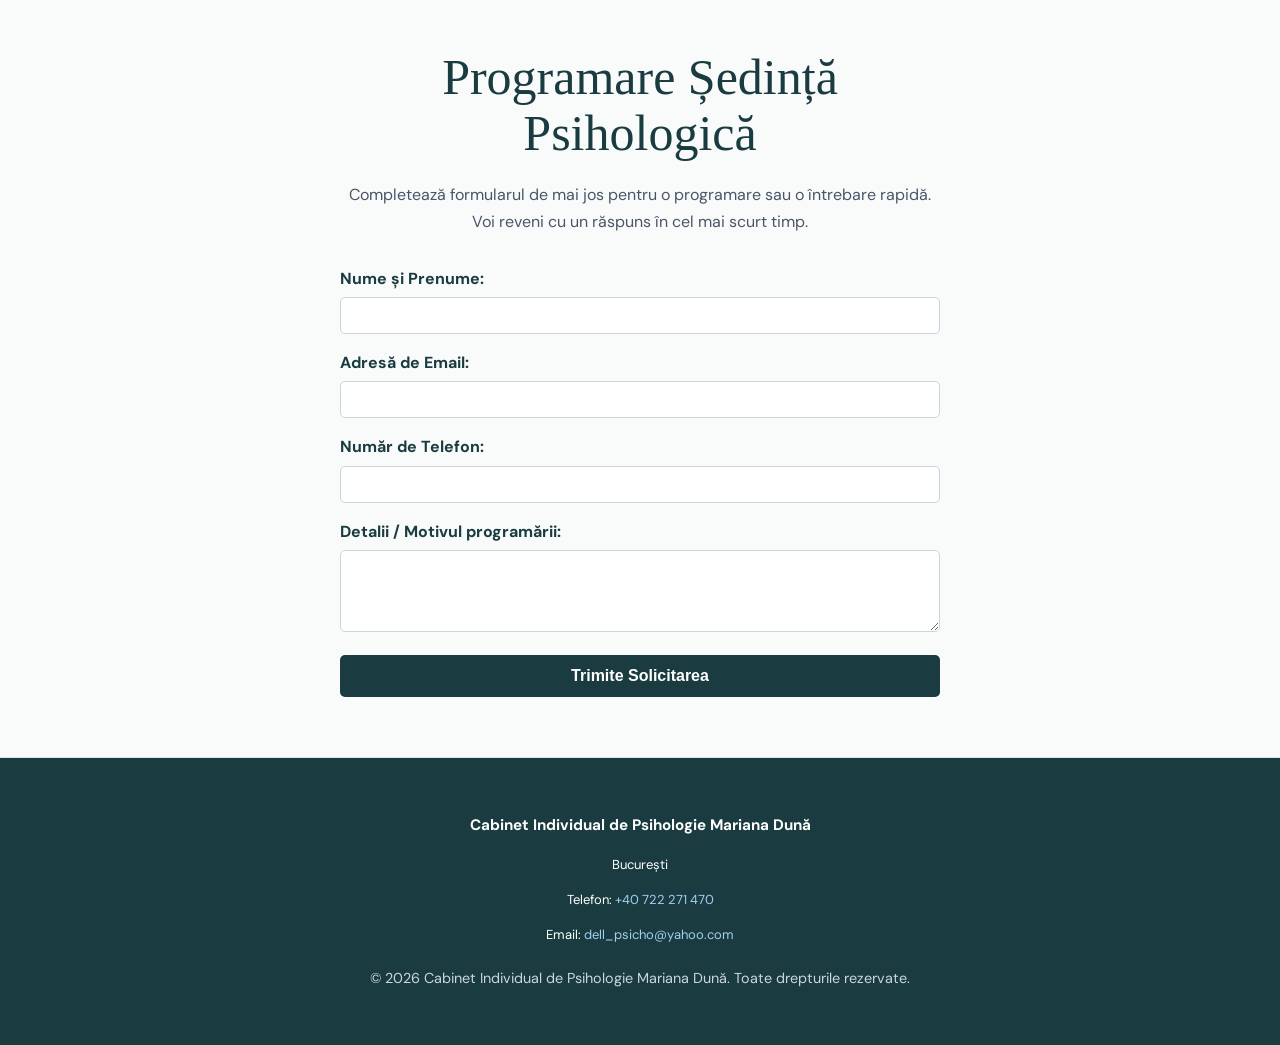
==== commit 2f4e523c: "Update index.html" ====
--- a/index.html
+++ b/index.html
@@ -185,14 +185,21 @@
 
         <div class="recenzii-grid" style="display: grid; grid-template-columns: repeat(auto-fit, minmax(280px, 1fr)); gap: 20px; margin-bottom: 40px;">
           
-          <!-- Recenzie Nouă (Bianca Soare) -->
-          <div class="recenzie-card" style="background: #ffffff; padding: 20px; border-radius: 10px; box-shadow: 0 4px 12px rgba(0,0,0,0.05); border-left: 4px solid #3498db;">
-            <div class="stele" style="color: #f1c40f; font-size: 1.2rem; margin-bottom: 10px;">★★★★★</div>
-            <p class="comentariu" style="color: #34495e; font-style: italic; margin-bottom: 15px;">„Am ajuns la dna. Dună în cea mai grea perioadă a vieții mele, când simțeam că nu mai pot ieși din cercul atacurilor de me panică. Prin terapie și neurofeedback, cu multă răbdare și empatie, m-a ajutat să-mi regăsesc liniștea și încrederea. Când credeam că nu mai există ieșire, dânsa a fost lumina de care aveam nevoie. Îi voi fi mereu recunoscătoare pentru sprijinul oferit și o recomand din tot sufletul! ❤️”</p>
+          <!-- Recenzie Nouă (Badea Denisa) -->
+          <div class="recenzie-card" style="background: #ffffff; padding: 20px; border-radius: 10px; box-shadow: 0 4px 12px rgba(0,0,0,0.05); border-left: 4px solid #3498db;">
+            <div class="stele" style="color: #f1c40f; font-size: 1.2rem; margin-bottom: 10px;">★★★★★</div>
+            <p class="comentariu" style="color: #34495e; font-style: italic; margin-bottom: 15px;">„Am cunoscut-o personal și, sincer, cuvintele sunt prea puține pentru a putea descrie cu adevărat ce fel de persoană este și cât de mult bine poate aduce în viața unui om. Pot spune însă un lucru din tot sufletul: prietenei mele i-a schimbat complet viața. Am văzut cu ochii mei cât de grea poate fi lupta cu propriii demoni, cu depresia, atacurile de panică și toate acele suferințe interioare care, uneori, îți răpesc liniștea, încrederea în tine și bucuria de a trăi.<br><br>Astăzi, să-mi văd prietena devenind un om atât de echilibrat, cu principii sănătoase, cu respect de sine, demnitate și o perspectivă atât de frumoasă asupra vieții este o bucurie enormă. Iar în această transformare, contribuția acestei femei a fost una ireală.<br><br>O recomand cu toată încrederea și cu o recunoștință profundă, nu doar pentru profesionalismul său, ci mai ales pentru omul care este. Pentru răbdare, empatie, dedicare și pentru felul în care reușește să aducă lumină în viețile celor care au nevoie de ea.”</p>
+            <span class="autor" style="font-weight: bold; color: #2c3e50;">- Badea Denisa</span>
+          </div>
+
+          <!-- Recenzie (Bianca Soare) -->
+          <div class="recenzie-card" style="background: #ffffff; padding: 20px; border-radius: 10px; box-shadow: 0 4px 12px rgba(0,0,0,0.05); border-left: 4px solid #3498db;">
+            <div class="stele" style="color: #f1c40f; font-size: 1.2rem; margin-bottom: 10px;">★★★★★</div>
+            <p class="comentariu" style="color: #34495e; font-style: italic; margin-bottom: 15px;">„Am ajuns la dna. Dună în cea mai grea perioadă a vieții mele, când simțeam că nu mai pot ieși din cercul atacurilor de panică. Prin terapie și neurofeedback, cu multă răbdare și empatie, m-a ajutat să-mi regăsesc liniștea și încrederea. Când credeam că nu mai există ieșire, dânsa a fost lumina de care aveam nevoie. Îi voi fi mereu recunoscătoare pentru sprijinul oferit și o recomand din tot sufletul! ❤️”</p>
             <span class="autor" style="font-weight: bold; color: #2c3e50;">- Bianca Soare</span>
           </div>
 
-          <!-- Recenzie Nouă (Luminița) -->
+          <!-- Recenzie (Luminița) -->
           <div class="recenzie-card" style="background: #ffffff; padding: 20px; border-radius: 10px; box-shadow: 0 4px 12px rgba(0,0,0,0.05); border-left: 4px solid #3498db;">
             <div class="stele" style="color: #f1c40f; font-size: 1.2rem; margin-bottom: 10px;">★★★★★</div>
             <p class="comentariu" style="color: #34495e; font-style: italic; margin-bottom: 15px;">„Recomand din tot sufletul! ❤️ Este un terapeut minunat, un om cald, empatic și dedicat, care te face să te simți ascultată, înțeleasă și în siguranță. Se vede că pune mult suflet în ceea ce face și că îi pasă cu adevărat de oamenii pe care îi ajută. Sunt recunoscătoare pentru sprijinul, răbdarea și profesionalismul de care dă dovadă. O recomand cu toată încrederea tuturor celor care își doresc să fie ghidați cu blândețe, înțelegere și respect. Merită din plin toate aprecierile! ❤️”</p>
@@ -202,7 +209,7 @@
           <!-- Recenzie (Ionela Ciobanu) -->
           <div class="recenzie-card" style="background: #ffffff; padding: 20px; border-radius: 10px; box-shadow: 0 4px 12px rgba(0,0,0,0.05); border-left: 4px solid #3498db;">
             <div class="stele" style="color: #f1c40f; font-size: 1.2rem; margin-bottom: 10px;">★★★★★</div>
-            <p class="comentariu" style="color: #34495e; font-style: italic; margin-bottom: 15px;">„Am avut o experiență foarte frumoasă cu doamna psiholog Mariana Duna. Este o persoană empatică, răbdătoare și profesionistă, care știe să asculte și să ofere sprijin într-un mod cald și înțelelegător. M-am simțit ascultată și respectată, într-un mediu în care am putut vorbi deschis. O recomand cu încredere tuturor celor care caută un psiholog dedicat și atent la nevoile fiecărei persoane!”</p>
+            <p class="comentariu" style="color: #34495e; font-style: italic; margin-bottom: 15px;">„Am avut o experiență foarte frumoasă cu doamna psiholog Mariana Duna. Este o persoană empatică, răbdătoare și profesionistă, care știe să asculte și să ofere sprijin într-un mod cald și înțelegător. M-am simțit ascultată și respectată, într-un mediu în care am putut vorbi deschis. O recomand cu încredere tuturor celor care caută un psiholog dedicat și atent la nevoile fiecărei persoane!”</p>
             <span class="autor" style="font-weight: bold; color: #2c3e50;">- Ionela Ciobanu</span>
           </div>
 
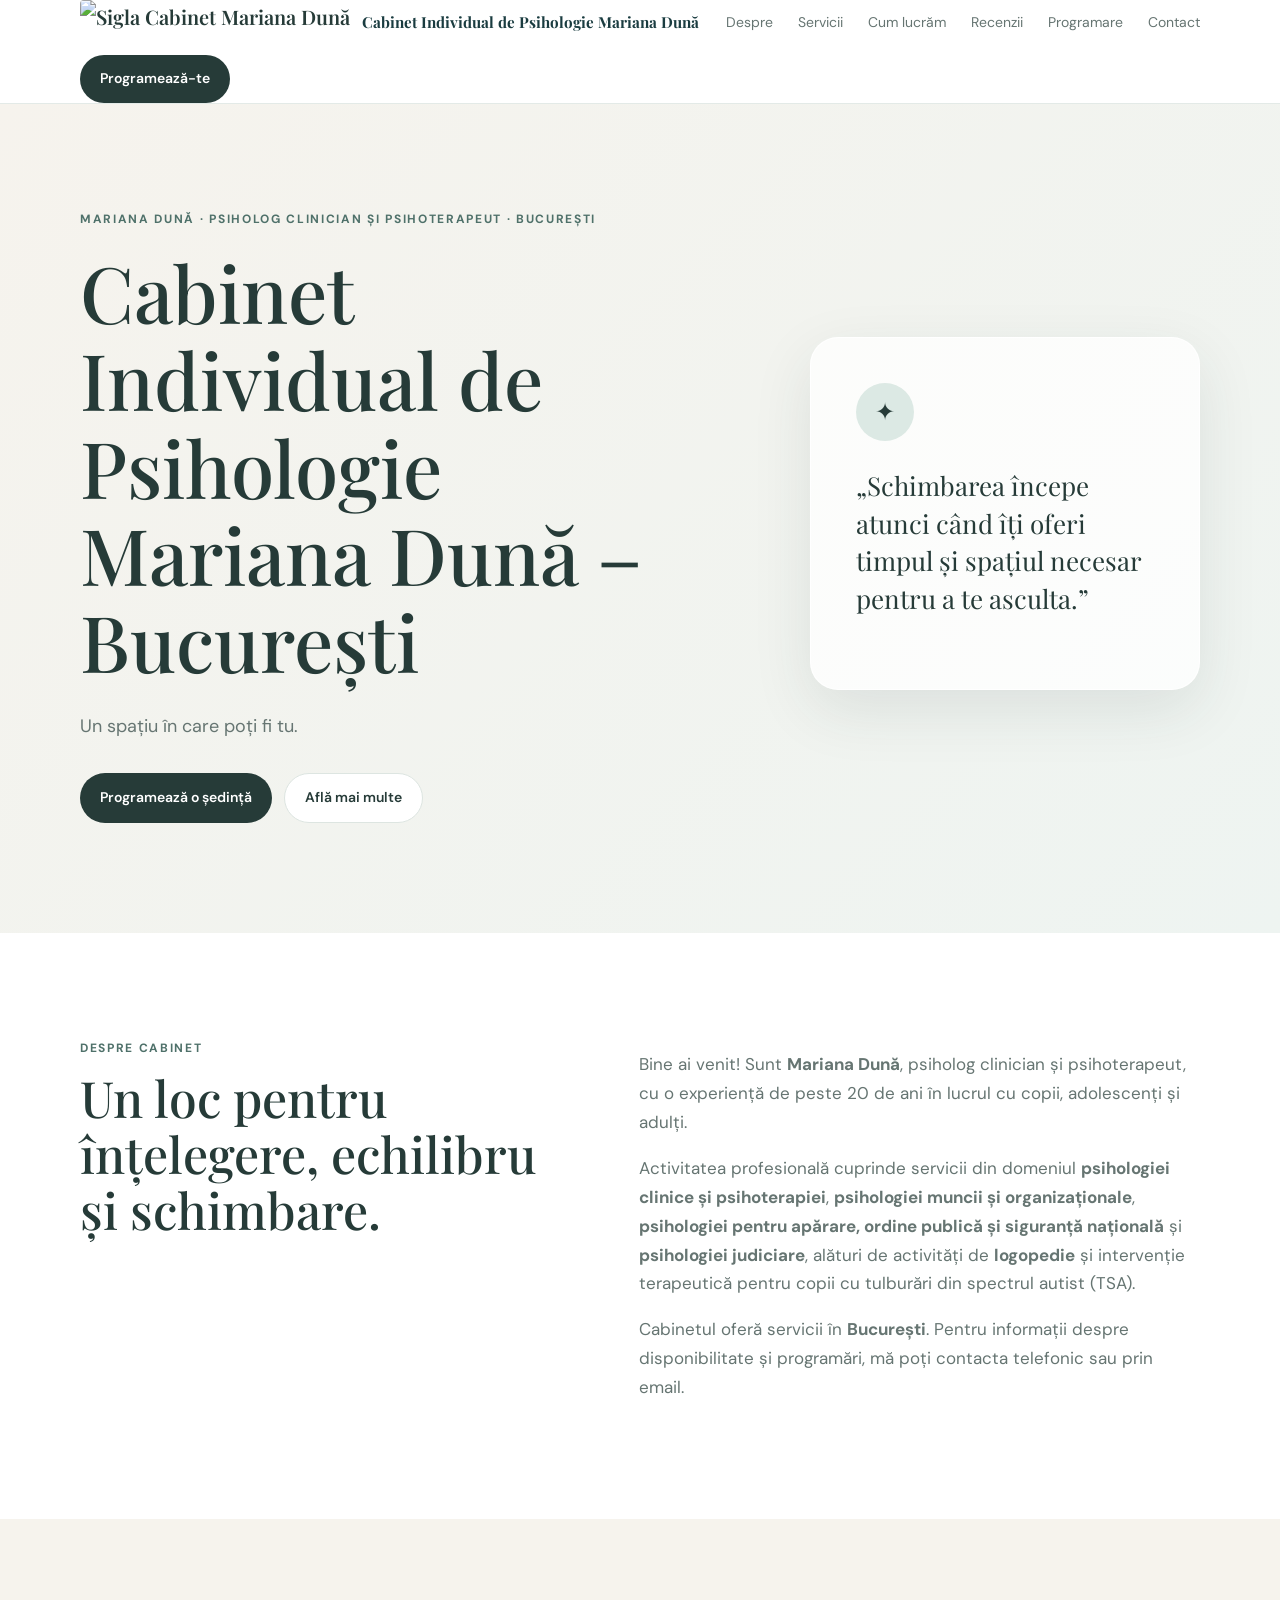
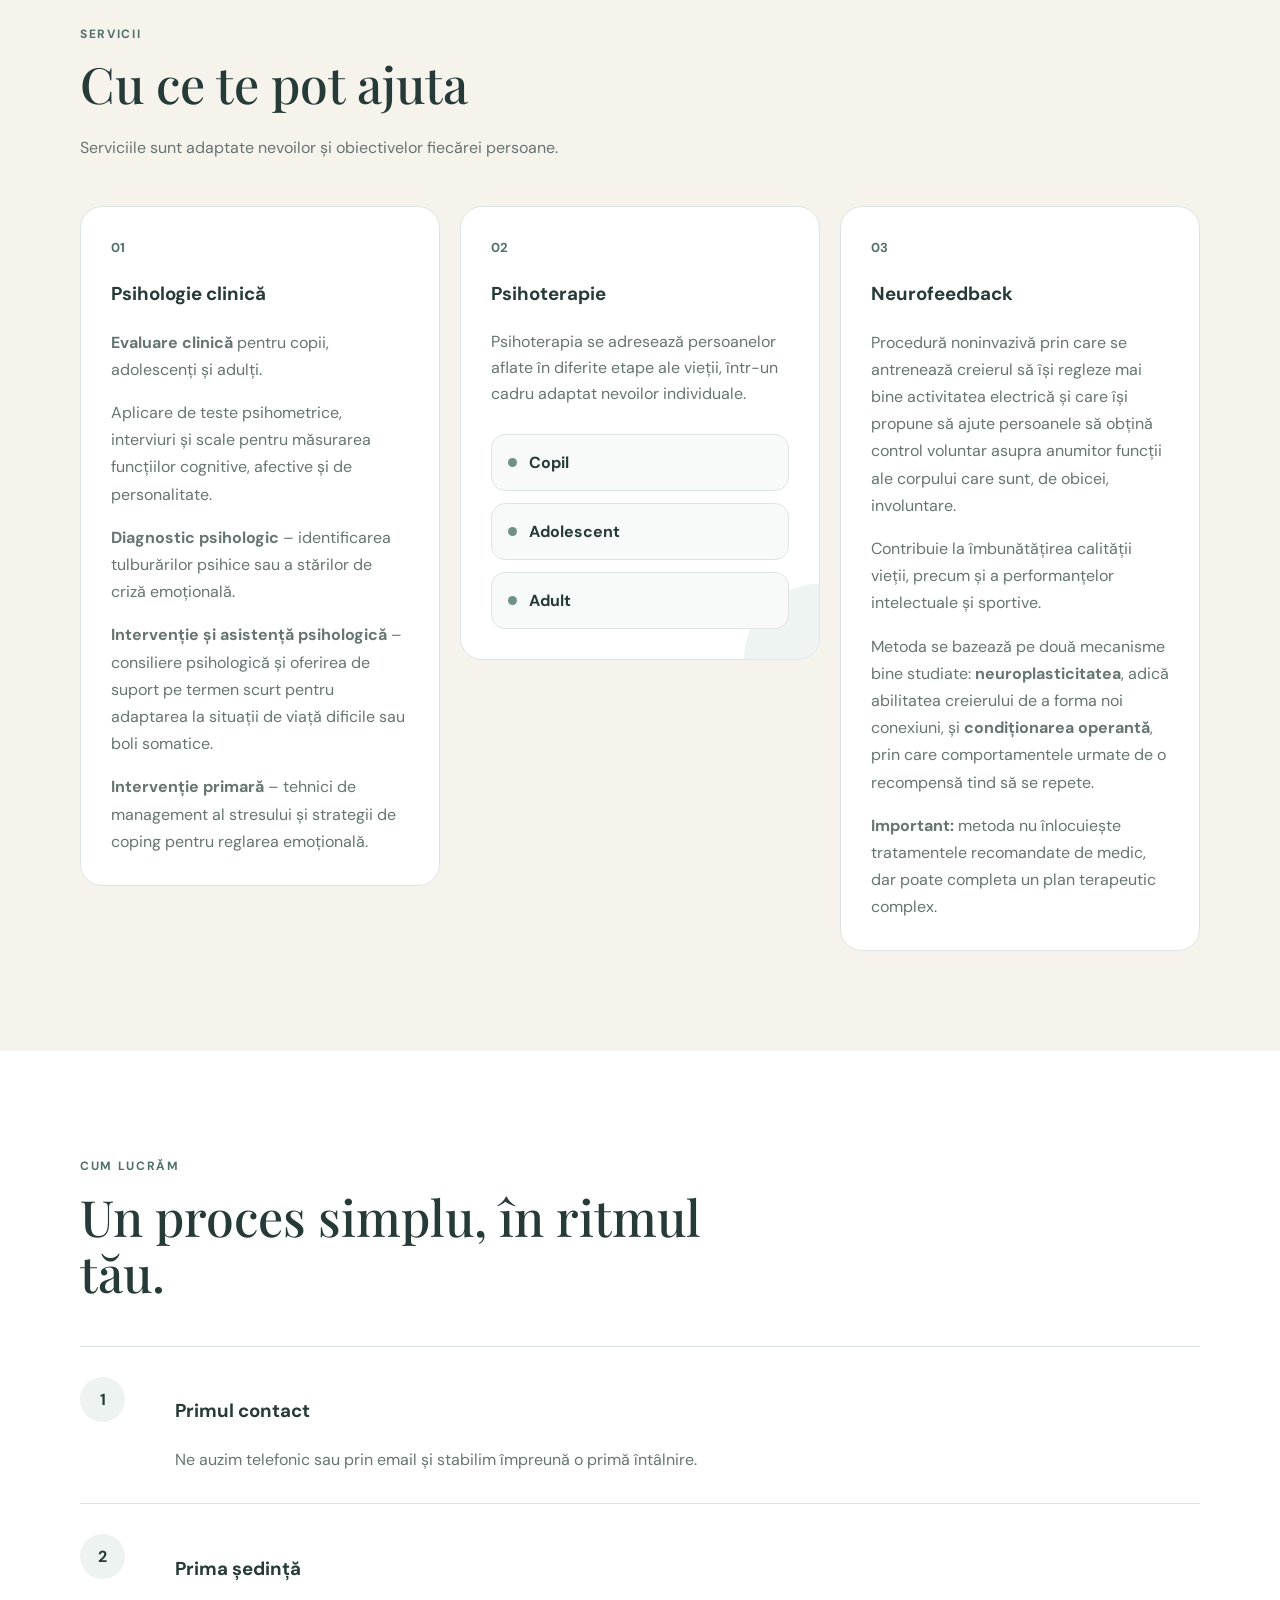
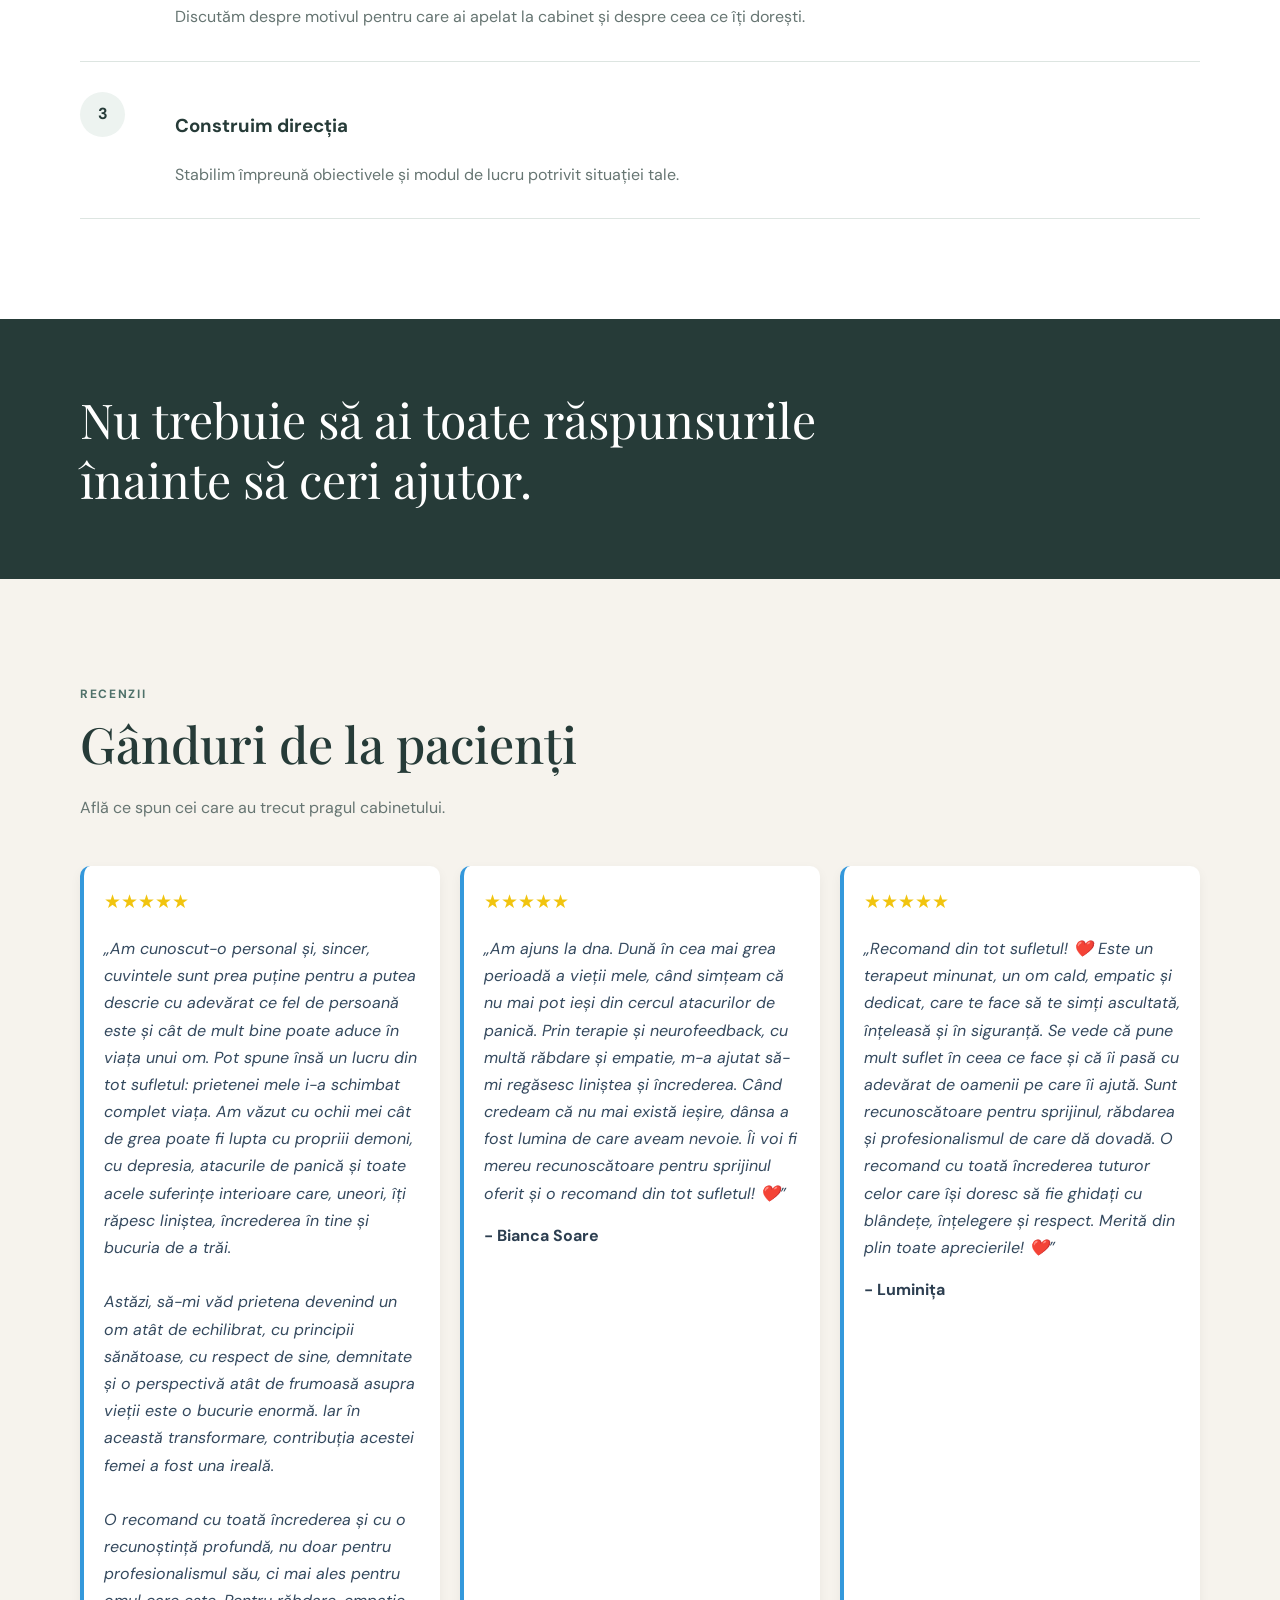
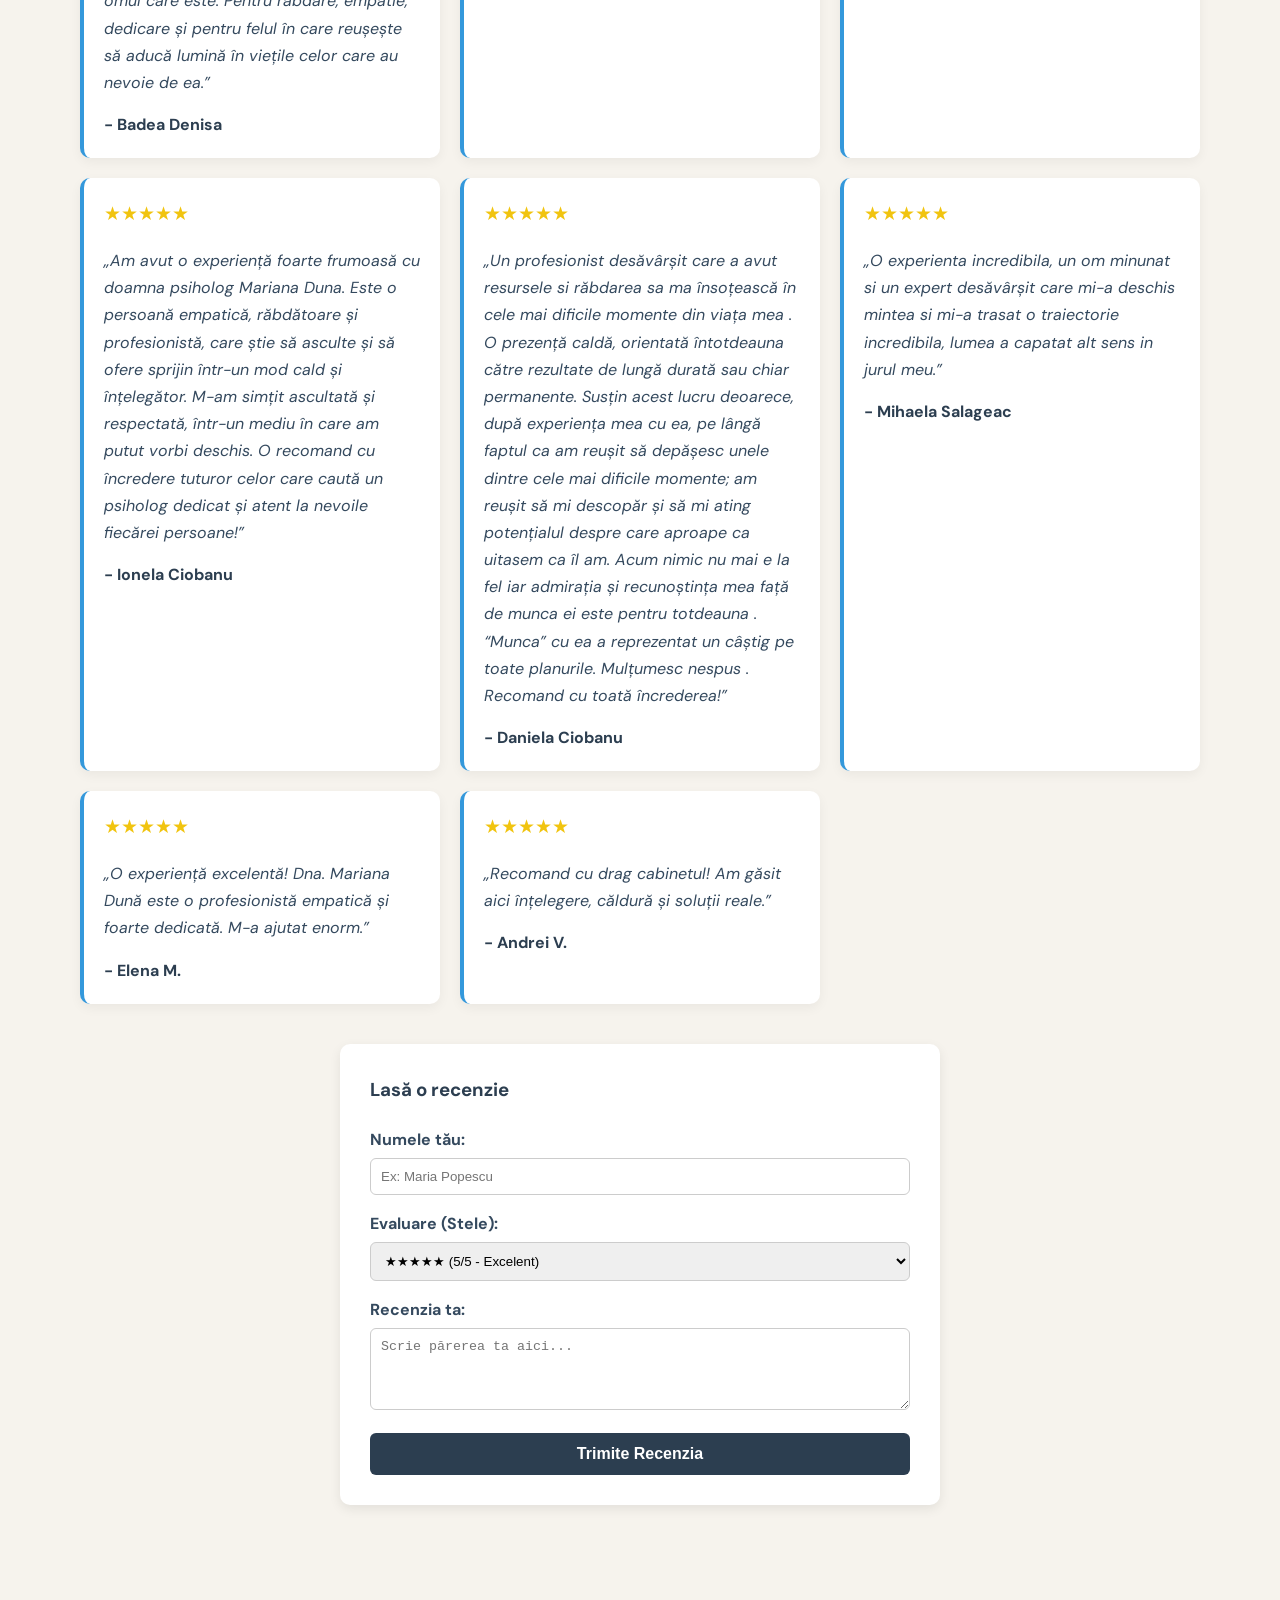
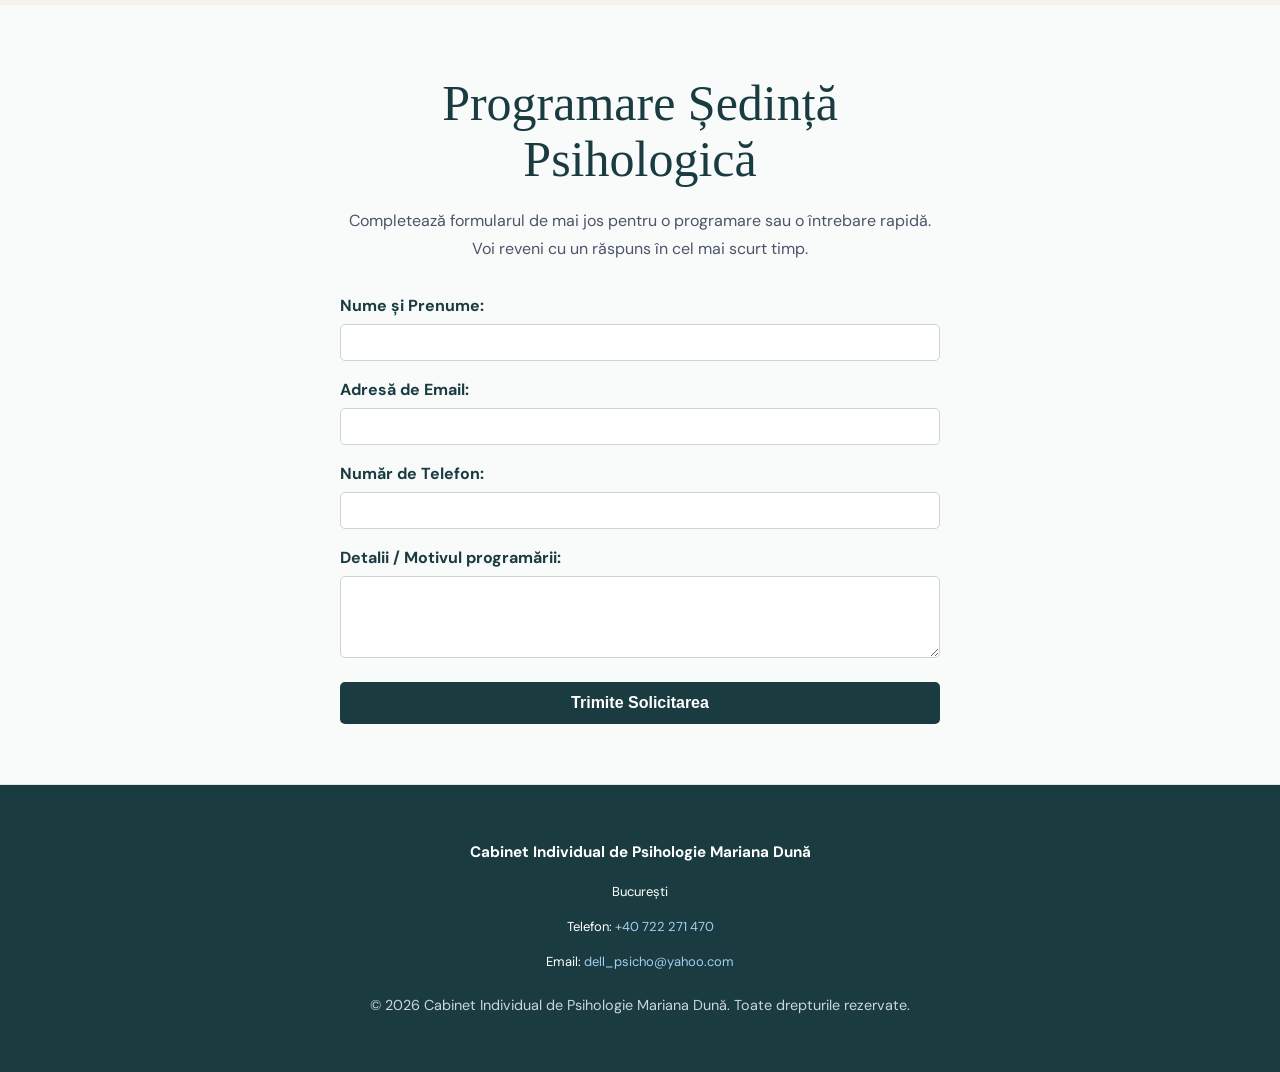
==== commit 76fae489: "Update index.html" ====
--- a/index.html
+++ b/index.html
@@ -4,6 +4,28 @@
   <meta charset="UTF-8">
   <meta name="viewport" content="width=device-width, initial-scale=1.0">
   <title>Mariana Dună – Psiholog clinician și psihoterapeut București</title>
+  
+  <!-- Etichetă Google principală -->
+  <!-- Google tag (gtag.js) -->
+  <script async src="https://www.googletagmanager.com/gtag/js?id=AW-18526629510"></script>
+  <script>
+    window.dataLayer = window.dataLayer || [];
+    function gtag(){dataLayer.push(arguments);}
+    gtag('js', new Date());
+
+    gtag('config', 'AW-18526629510');
+  </script>
+
+  <!-- Fragment de eveniment pentru conversie -->
+  <!-- Event snippet for Afișare de pagină conversion page -->
+  <script>
+    gtag('event', 'conversion', {
+        'send_to': 'AW-18526629510/e8kICMabn6MdEIbd14JF',
+        'value': 1.0,
+        'currency': 'RON'
+    });
+  </script>
+
   <meta name="description" content="Cabinet Individual de Psihologie Mariana Dună în București: psihologie clinică, psihoterapie pentru copii, adolescenți și adulți, Neurofeedback și servicii psihologice specializate.">
   <meta name="robots" content="index, follow">
   <link rel="canonical" href="https://cabinetindividualdunamariana.github.io/cabinet-psihologie2/">
@@ -43,8 +65,11 @@
 </head>
 <body>
   <header class="header">
-    <div class="container nav">
-      <a class="logo" href="#acasa">Cabinet Individual de Psihologie Mariana Dună</a>
+    <div class="container nav" style="display: flex; align-items: center; justify-content: space-between; flex-wrap: wrap; gap: 10px;">
+      <a class="logo" href="#acasa" style="display: flex; align-items: center; gap: 12px; text-decoration: none;">
+        <img src="watermarked_img_7681308246849235365.jpg" alt="Sigla Cabinet Mariana Dună" style="height: 45px; width: auto; border-radius: 4px;">
+        <span style="font-size: 0.95rem; font-weight: bold; color: #1a3c40;">Cabinet Individual de Psihologie Mariana Dună</span>
+      </a>
       <nav>
         <a href="#despre">Despre</a>
         <a href="#servicii">Servicii</a>
@@ -185,7 +210,7 @@
 
         <div class="recenzii-grid" style="display: grid; grid-template-columns: repeat(auto-fit, minmax(280px, 1fr)); gap: 20px; margin-bottom: 40px;">
           
-          <!-- Recenzie Nouă (Badea Denisa) -->
+          <!-- Recenzie (Badea Denisa) -->
           <div class="recenzie-card" style="background: #ffffff; padding: 20px; border-radius: 10px; box-shadow: 0 4px 12px rgba(0,0,0,0.05); border-left: 4px solid #3498db;">
             <div class="stele" style="color: #f1c40f; font-size: 1.2rem; margin-bottom: 10px;">★★★★★</div>
             <p class="comentariu" style="color: #34495e; font-style: italic; margin-bottom: 15px;">„Am cunoscut-o personal și, sincer, cuvintele sunt prea puține pentru a putea descrie cu adevărat ce fel de persoană este și cât de mult bine poate aduce în viața unui om. Pot spune însă un lucru din tot sufletul: prietenei mele i-a schimbat complet viața. Am văzut cu ochii mei cât de grea poate fi lupta cu propriii demoni, cu depresia, atacurile de panică și toate acele suferințe interioare care, uneori, îți răpesc liniștea, încrederea în tine și bucuria de a trăi.<br><br>Astăzi, să-mi văd prietena devenind un om atât de echilibrat, cu principii sănătoase, cu respect de sine, demnitate și o perspectivă atât de frumoasă asupra vieții este o bucurie enormă. Iar în această transformare, contribuția acestei femei a fost una ireală.<br><br>O recomand cu toată încrederea și cu o recunoștință profundă, nu doar pentru profesionalismul său, ci mai ales pentru omul care este. Pentru răbdare, empatie, dedicare și pentru felul în care reușește să aducă lumină în viețile celor care au nevoie de ea.”</p>
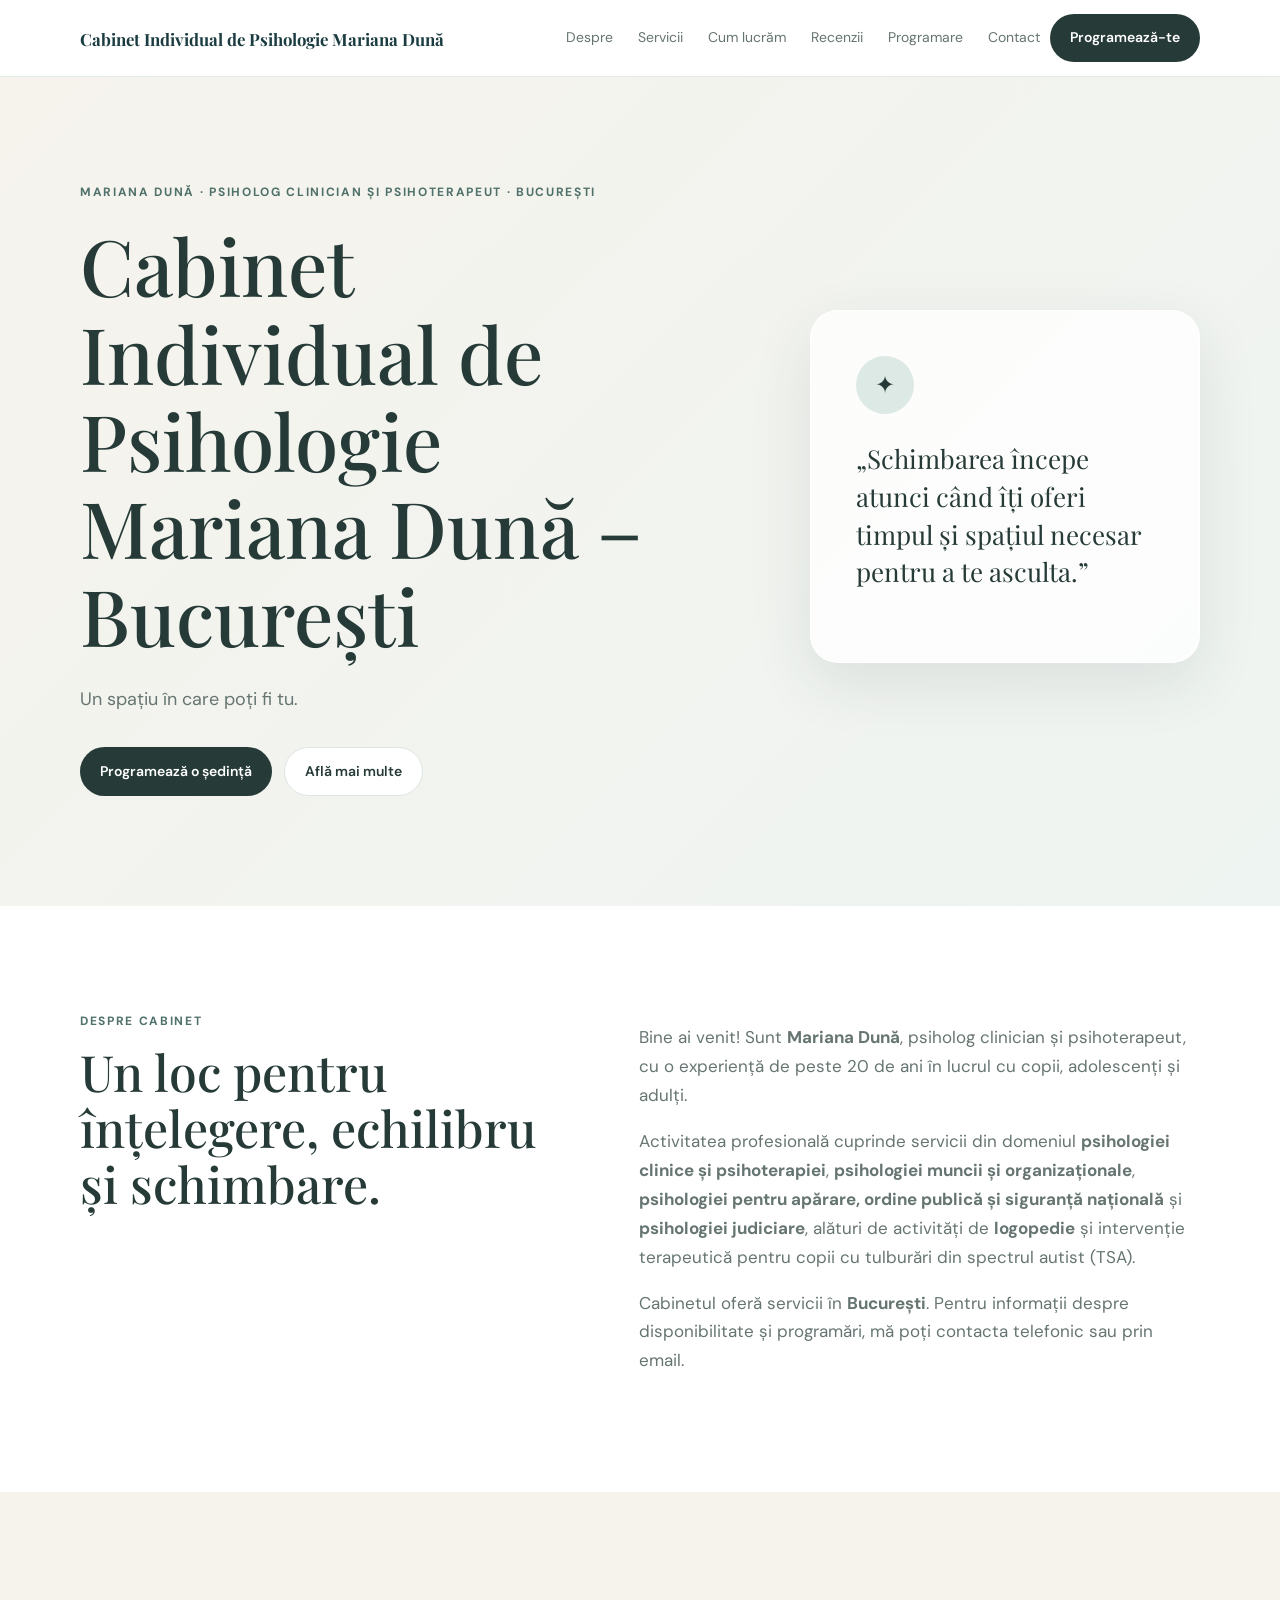
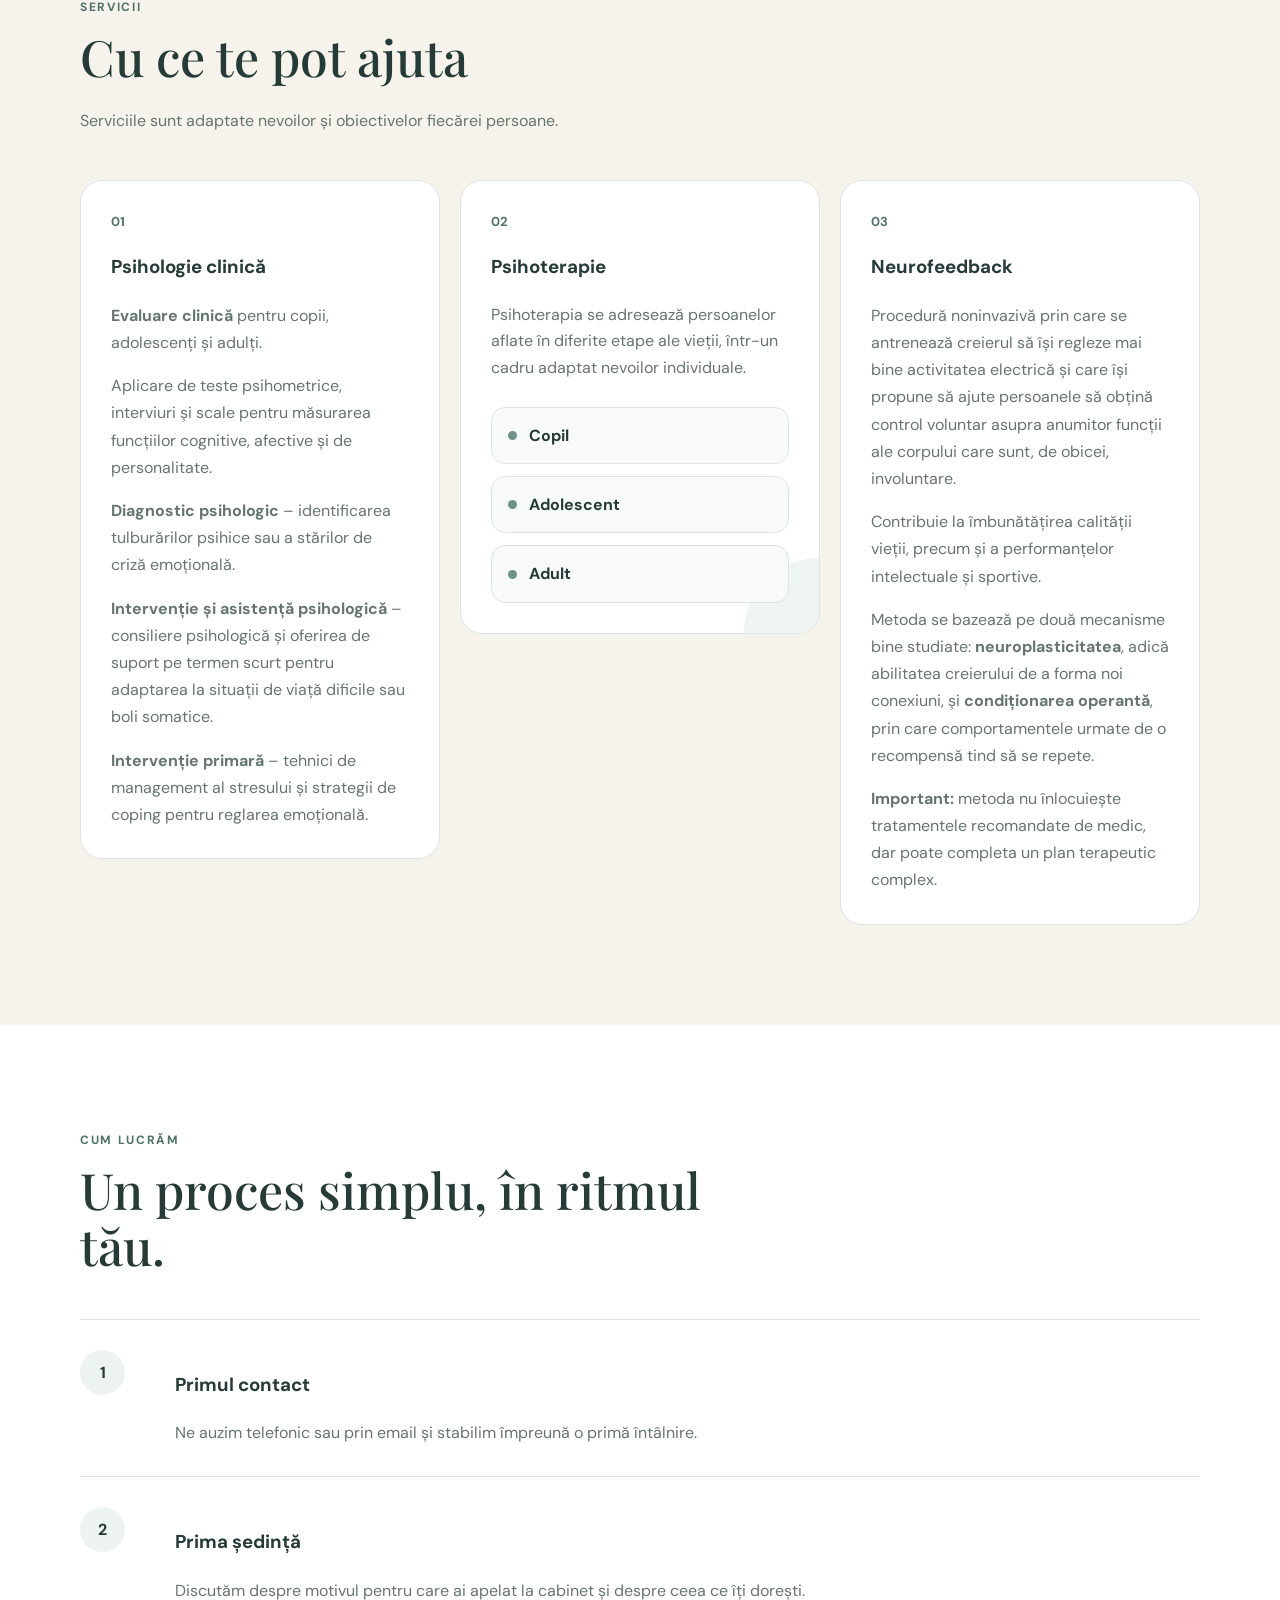
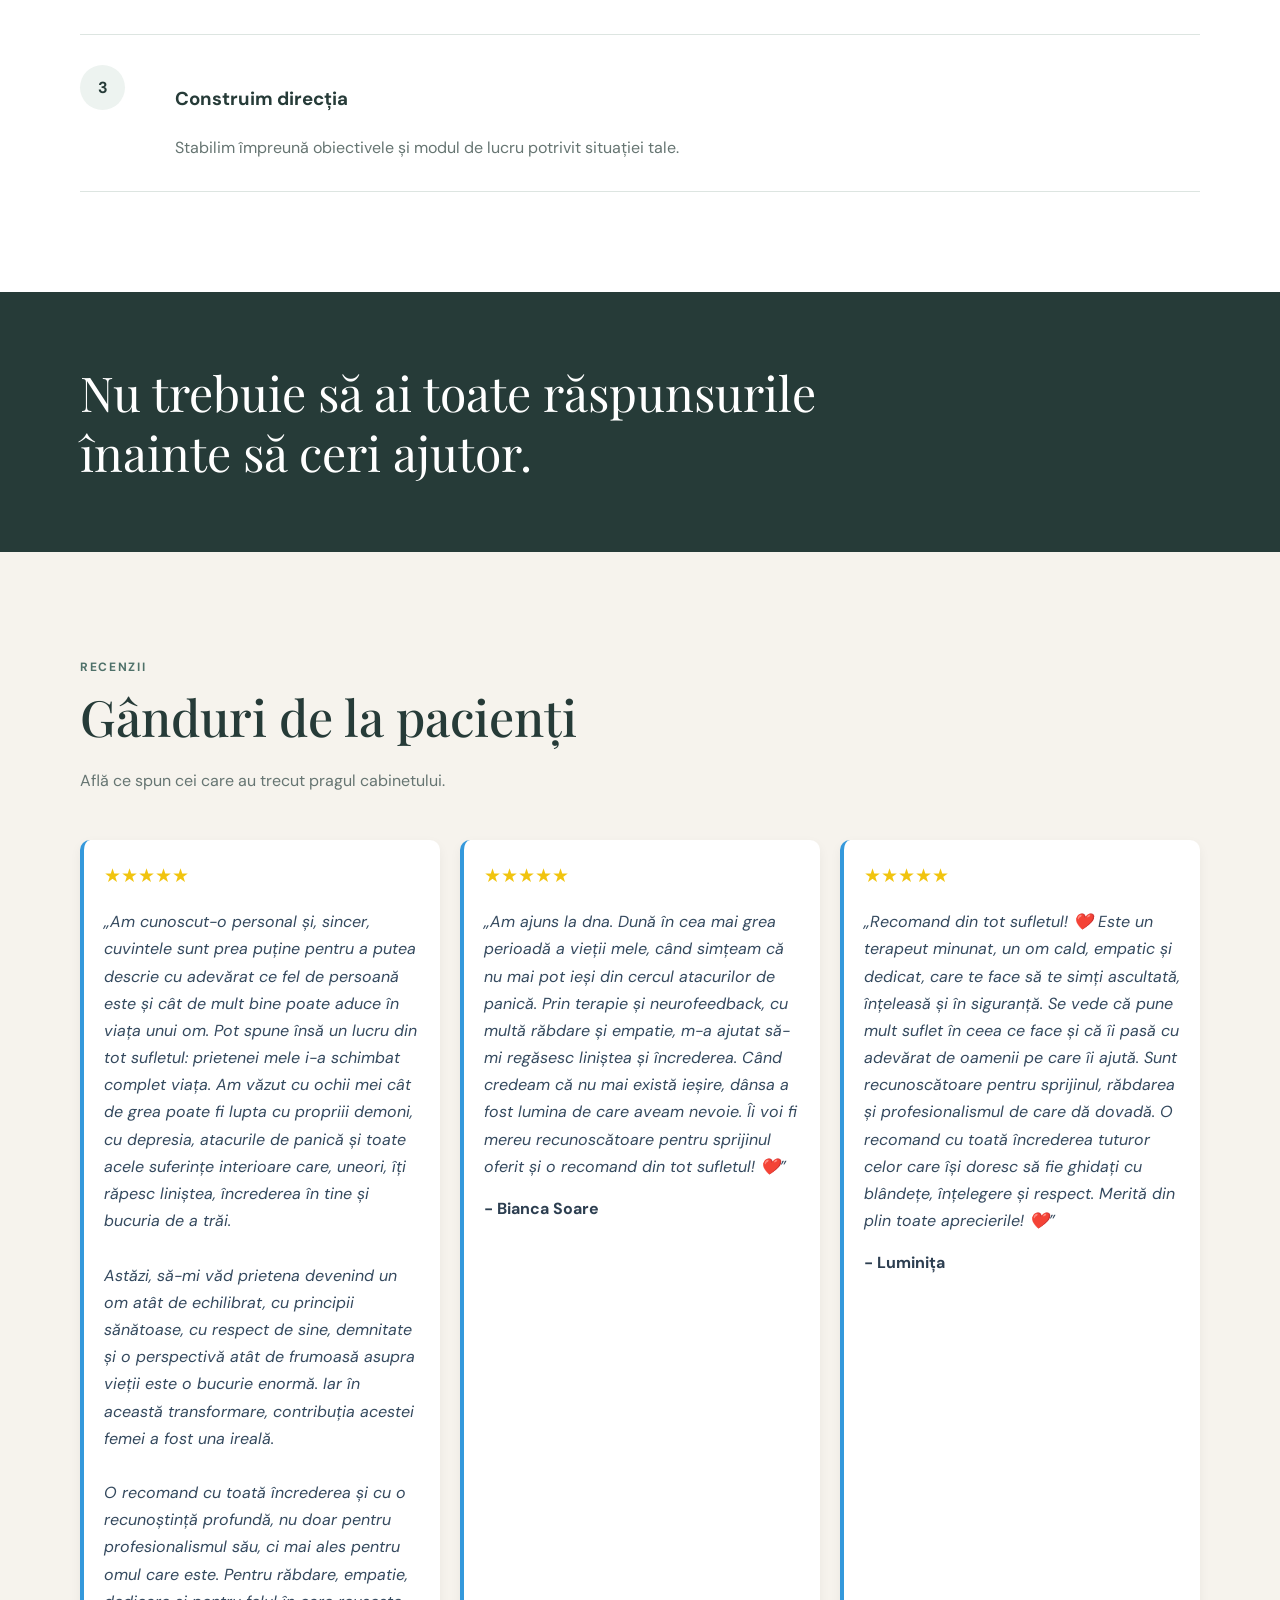
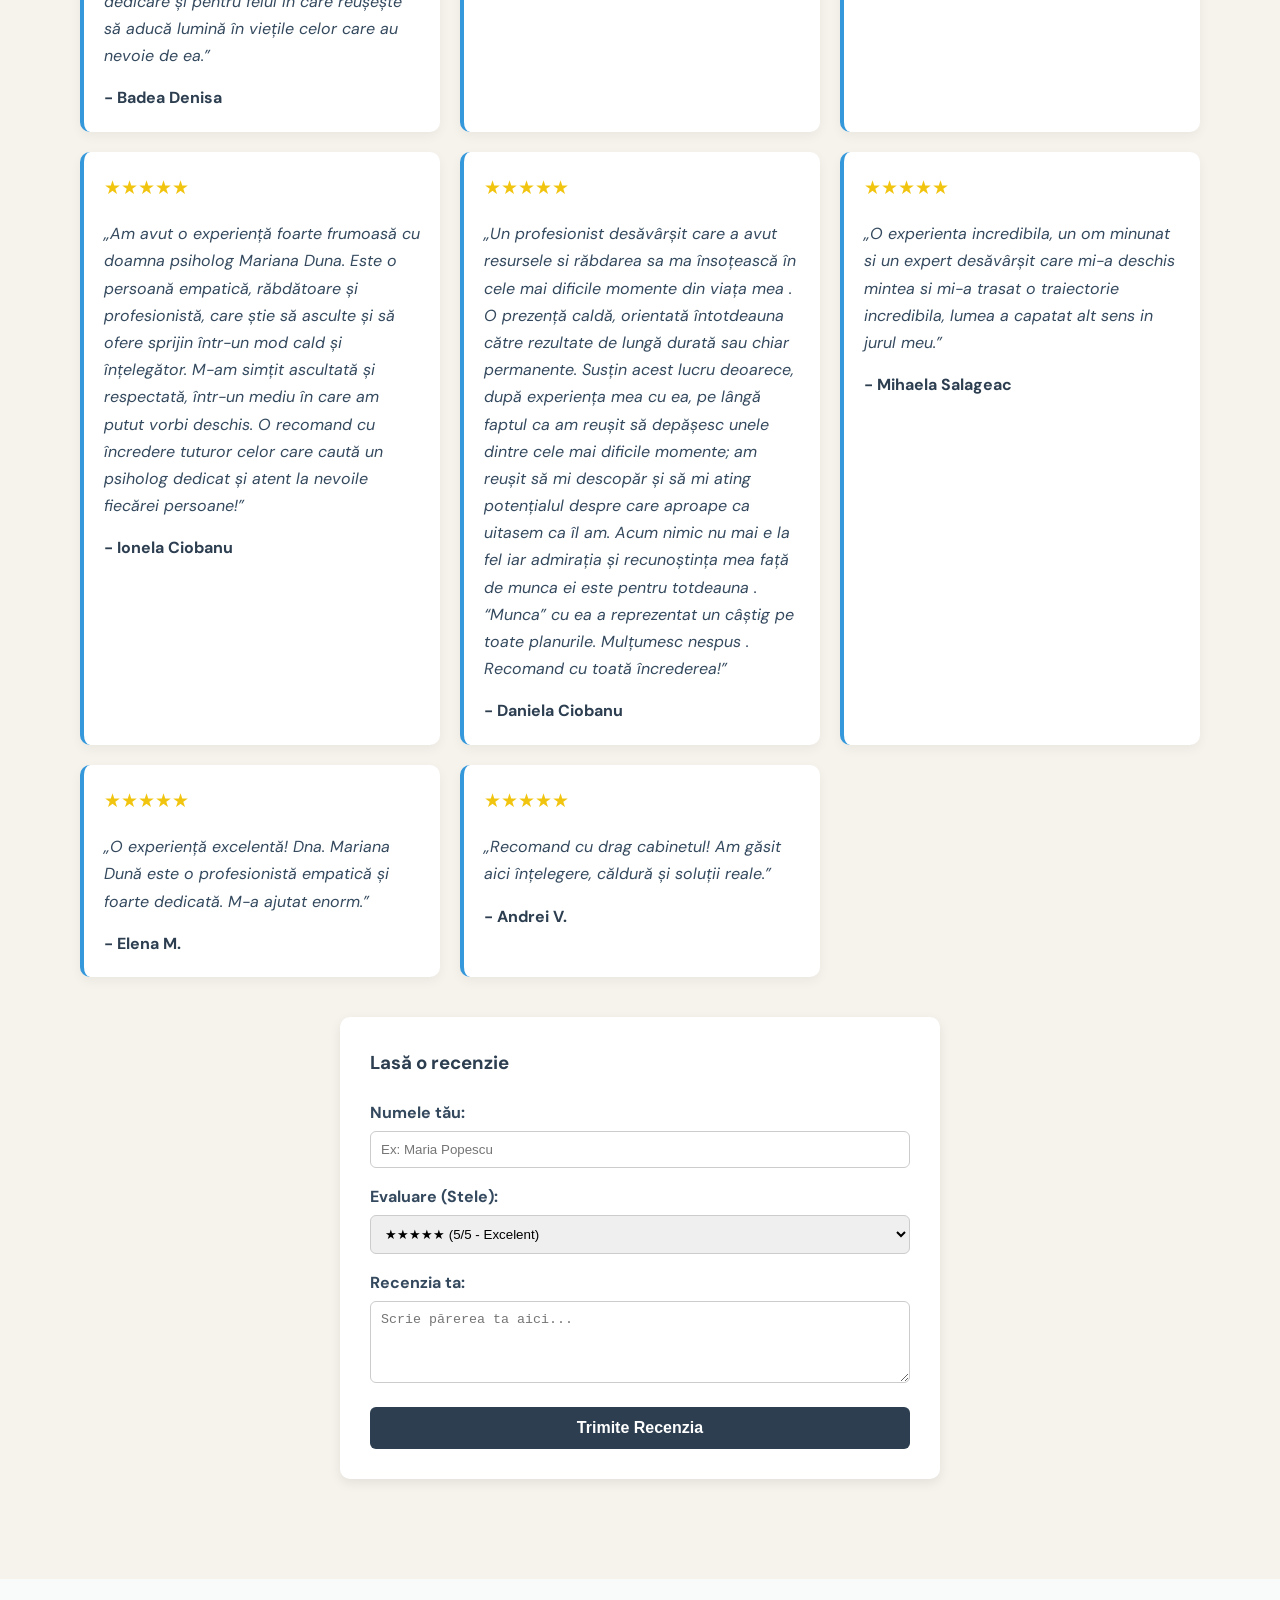
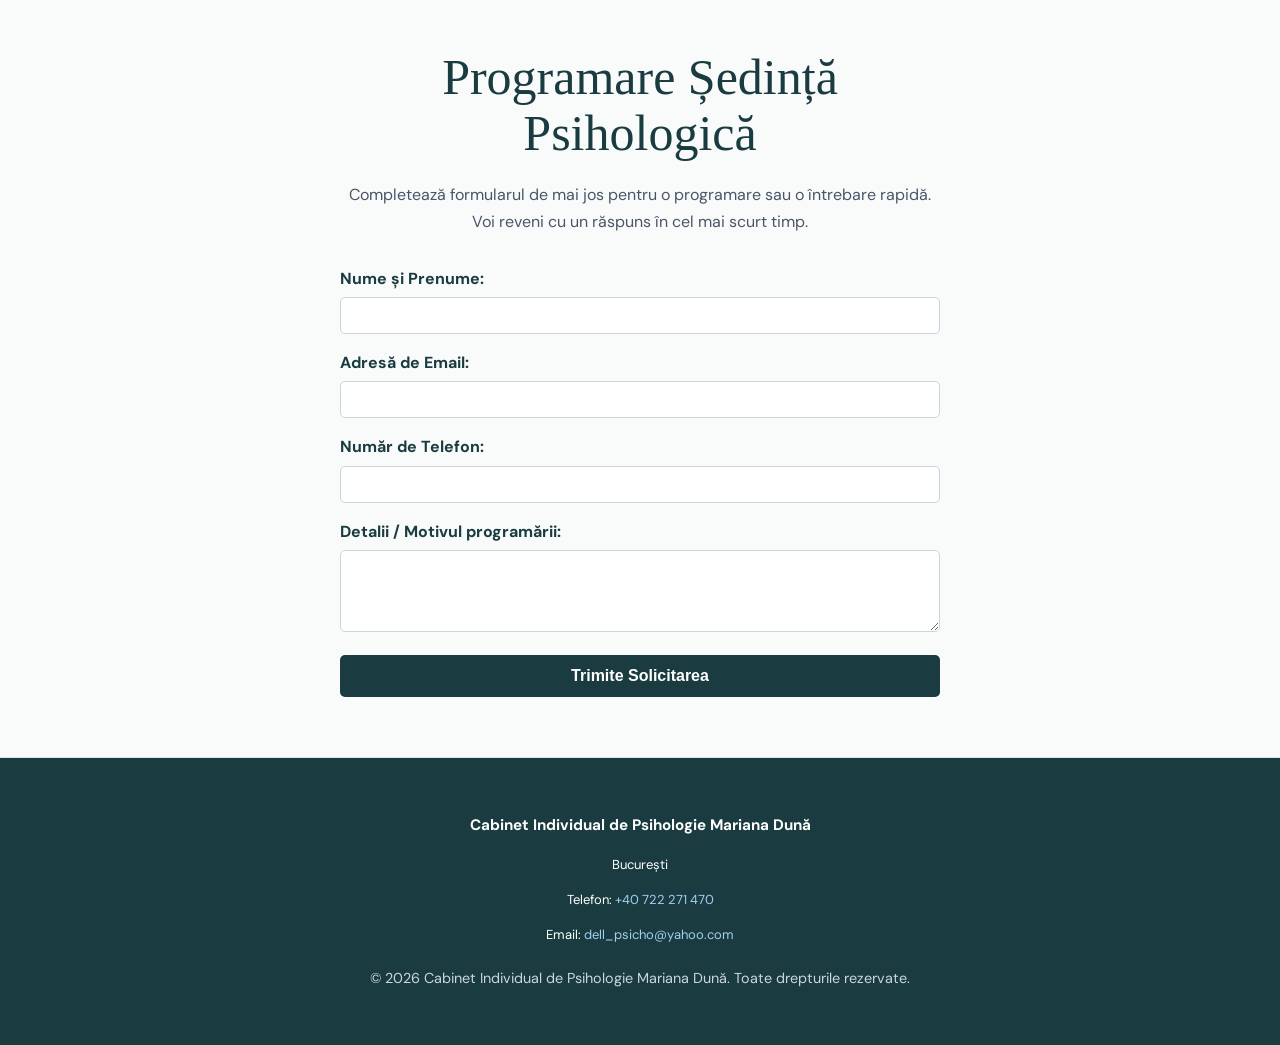
==== commit ddb2330e: "Update index.html" ====
--- a/index.html
+++ b/index.html
@@ -66,9 +66,8 @@
 <body>
   <header class="header">
     <div class="container nav" style="display: flex; align-items: center; justify-content: space-between; flex-wrap: wrap; gap: 10px;">
-      <a class="logo" href="#acasa" style="display: flex; align-items: center; gap: 12px; text-decoration: none;">
-        <img src="watermarked_img_7681308246849235365.jpg" alt="Sigla Cabinet Mariana Dună" style="height: 45px; width: auto; border-radius: 4px;">
-        <span style="font-size: 0.95rem; font-weight: bold; color: #1a3c40;">Cabinet Individual de Psihologie Mariana Dună</span>
+      <a class="logo" href="#acasa" style="text-decoration: none;">
+        <span style="font-size: 1.05rem; font-weight: bold; color: #1a3c40;">Cabinet Individual de Psihologie Mariana Dună</span>
       </a>
       <nav>
         <a href="#despre">Despre</a>
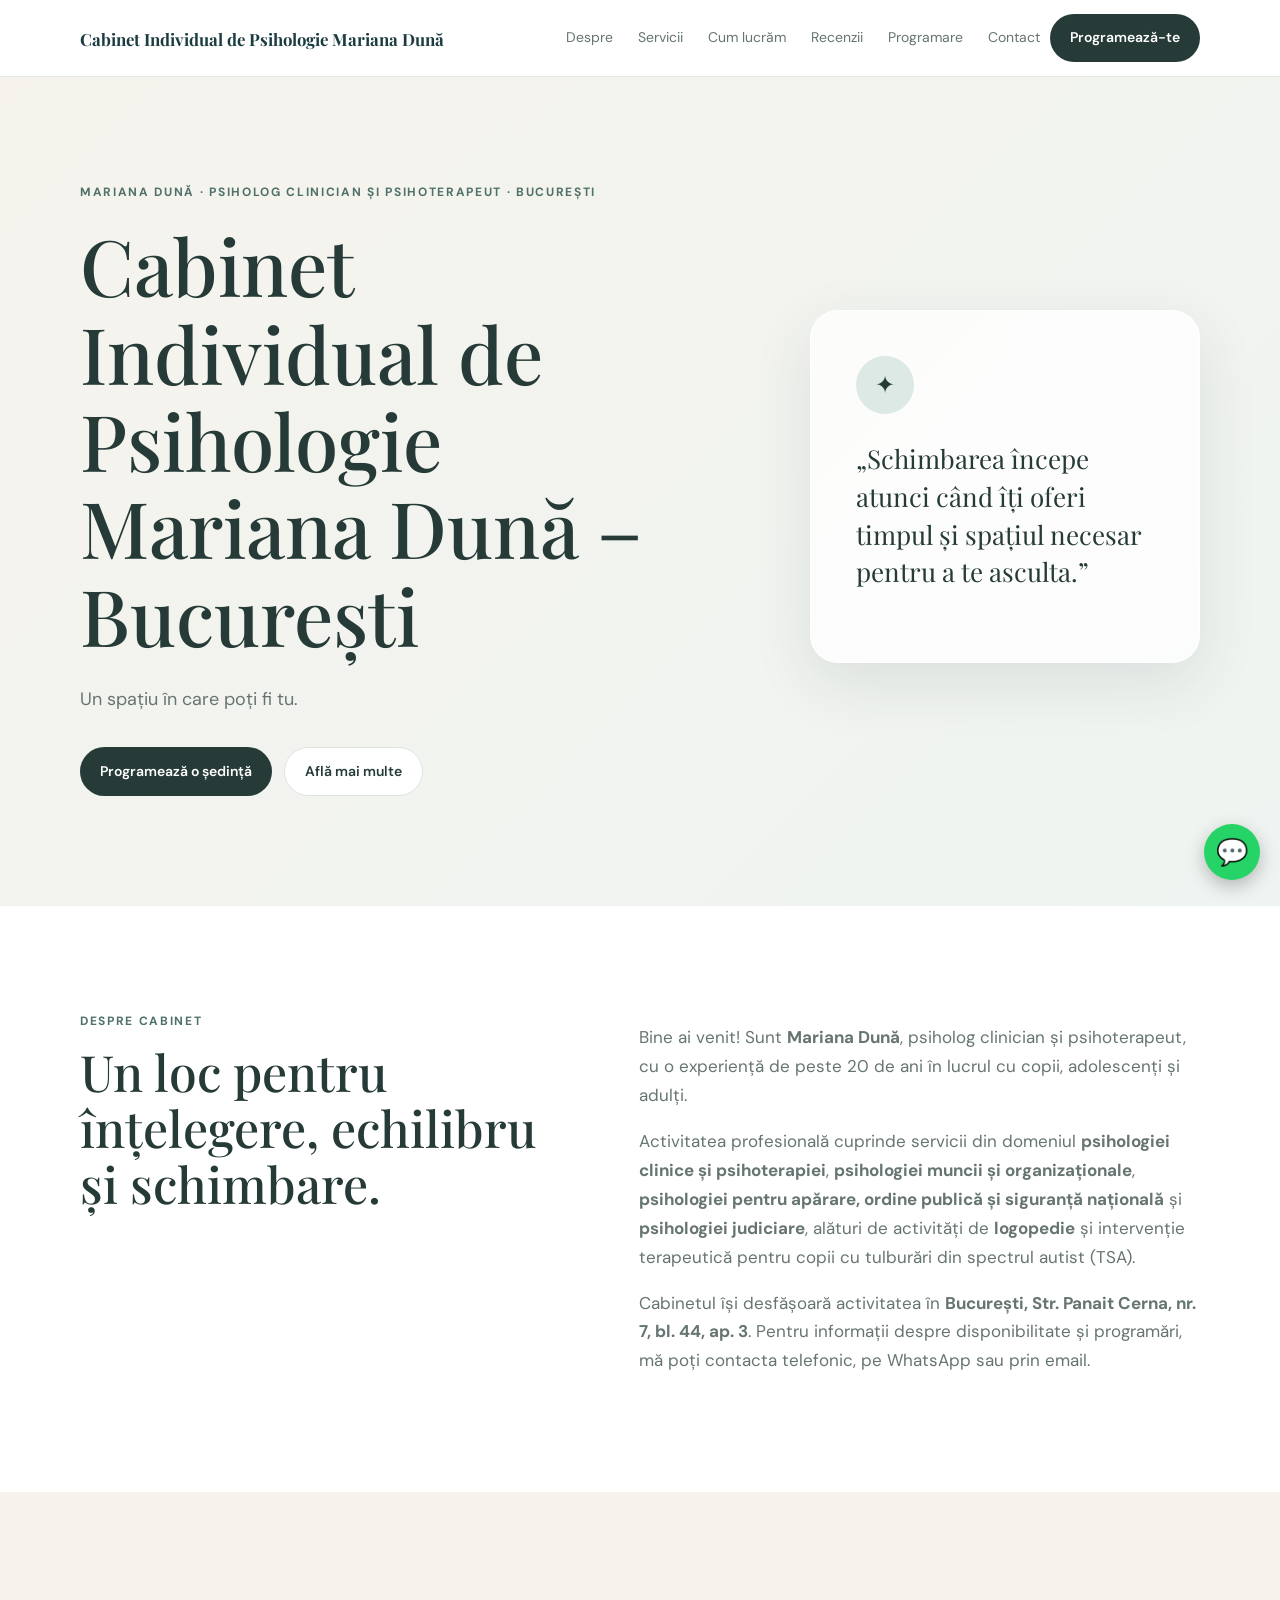
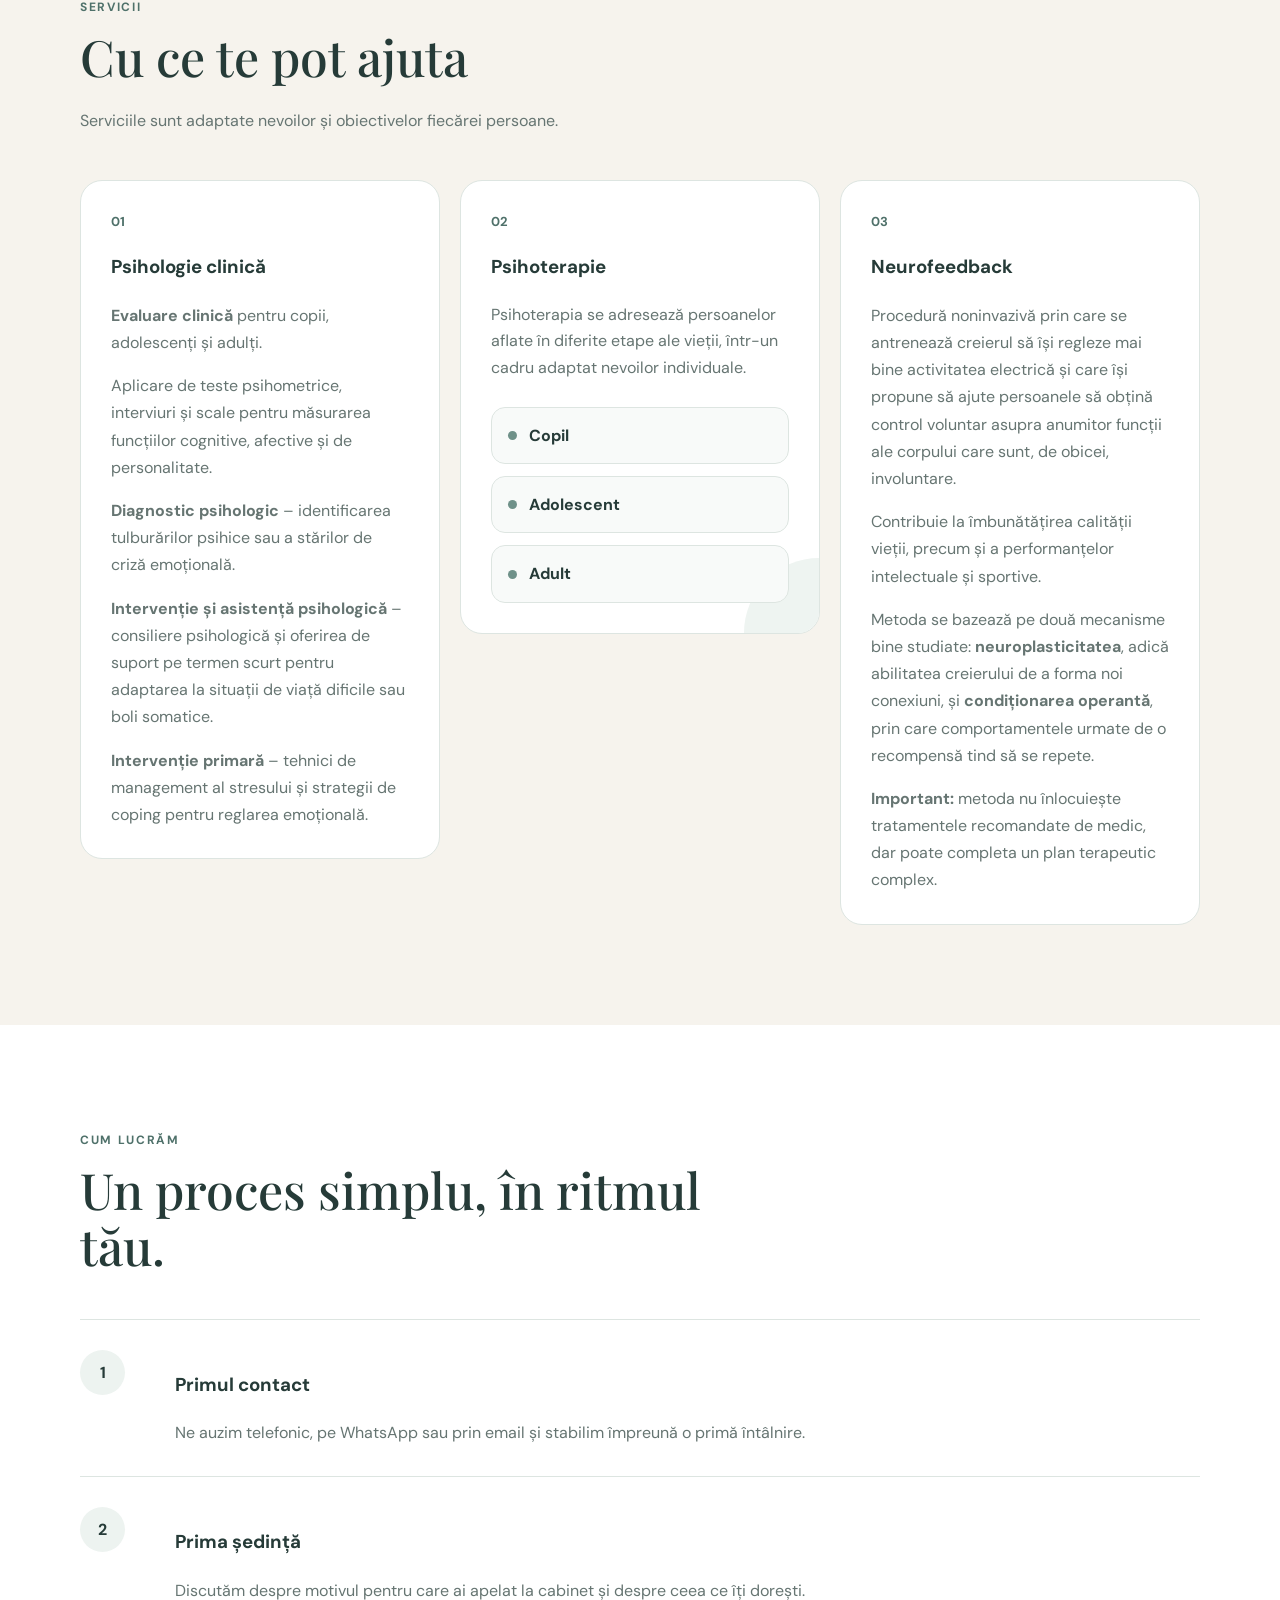
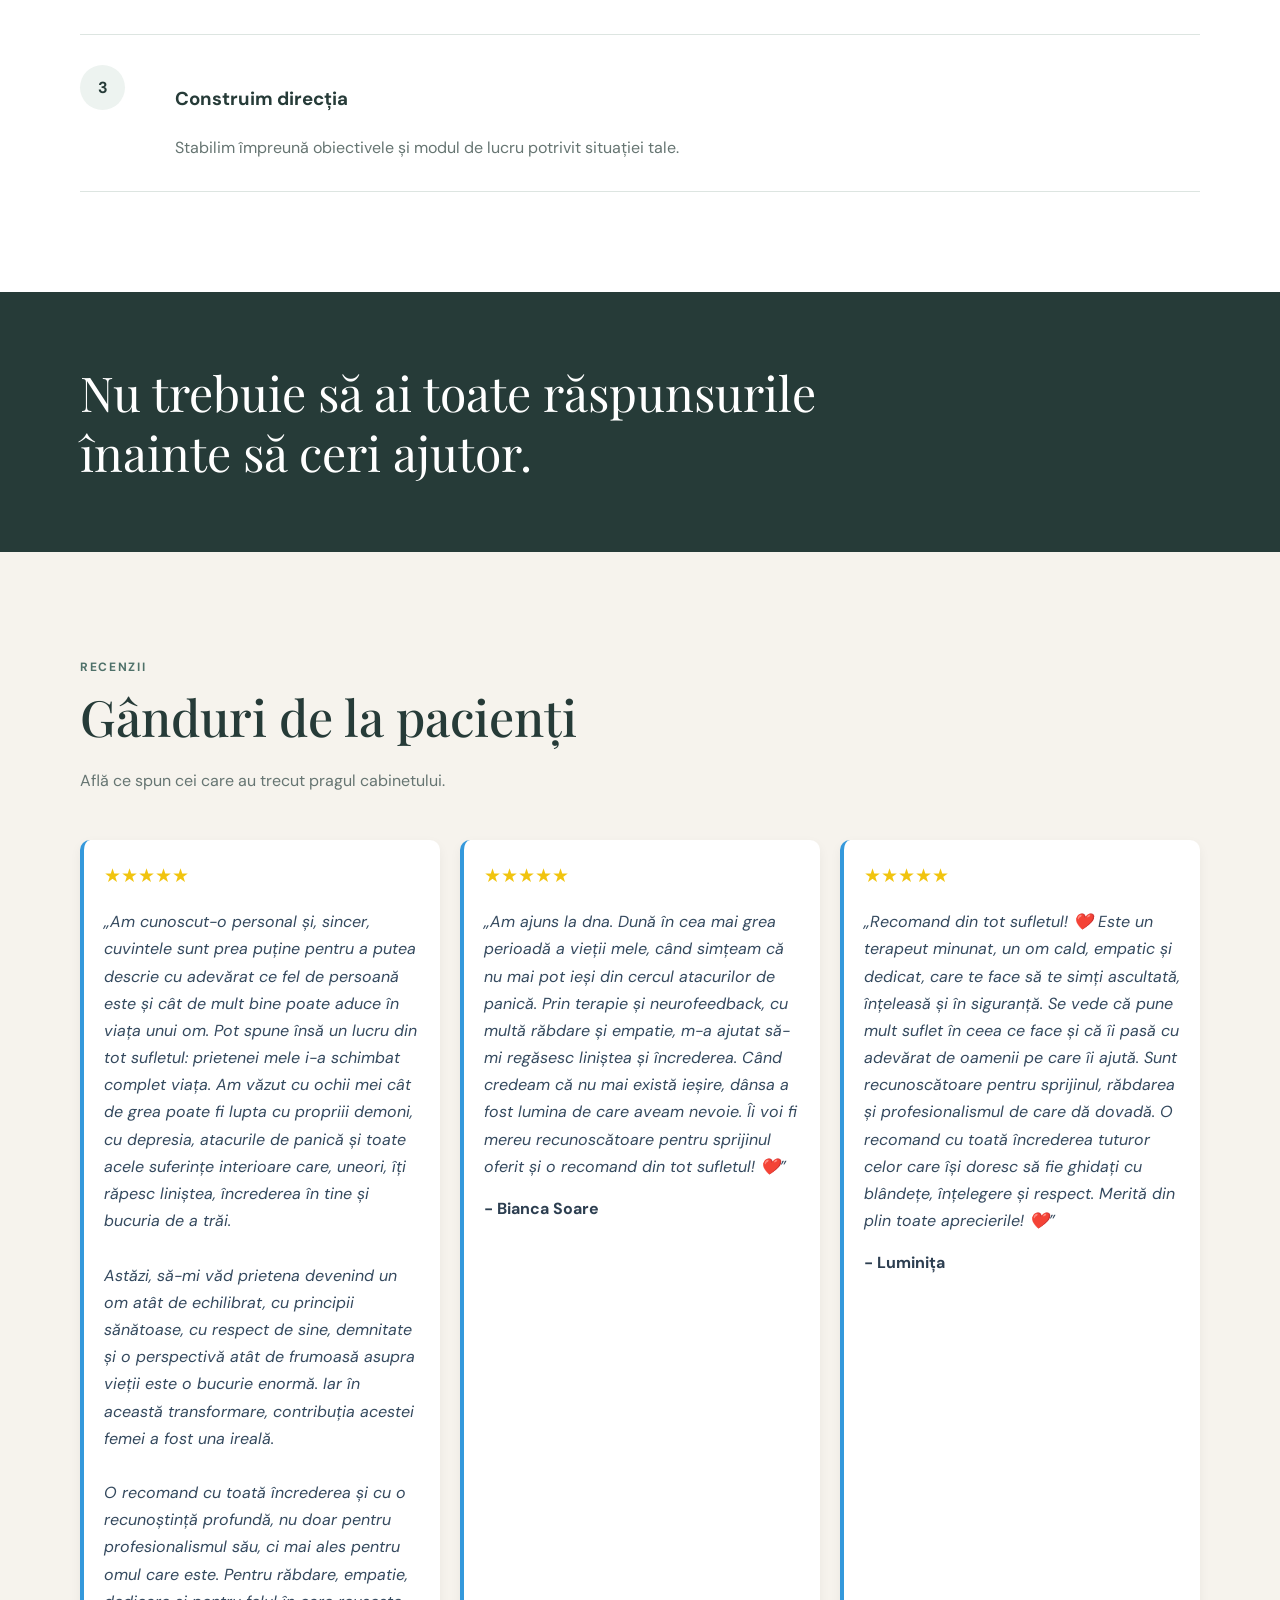
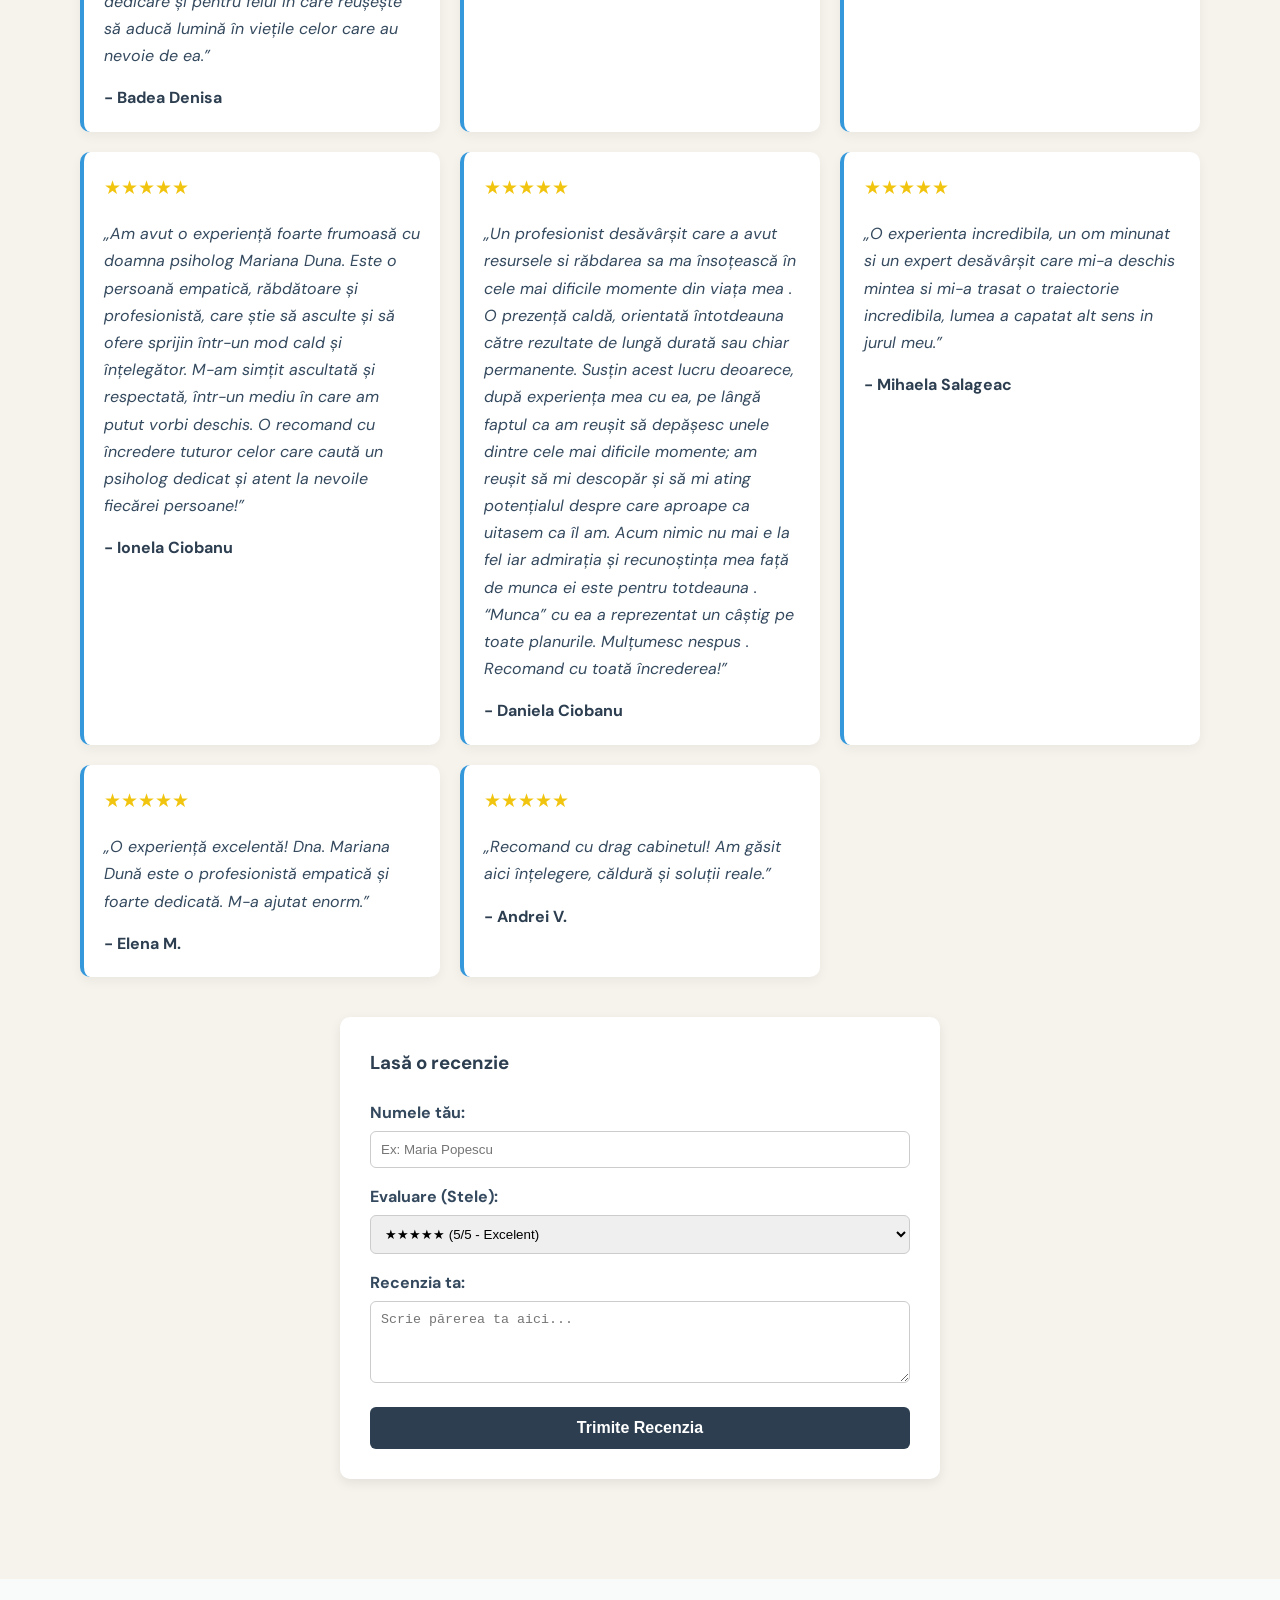
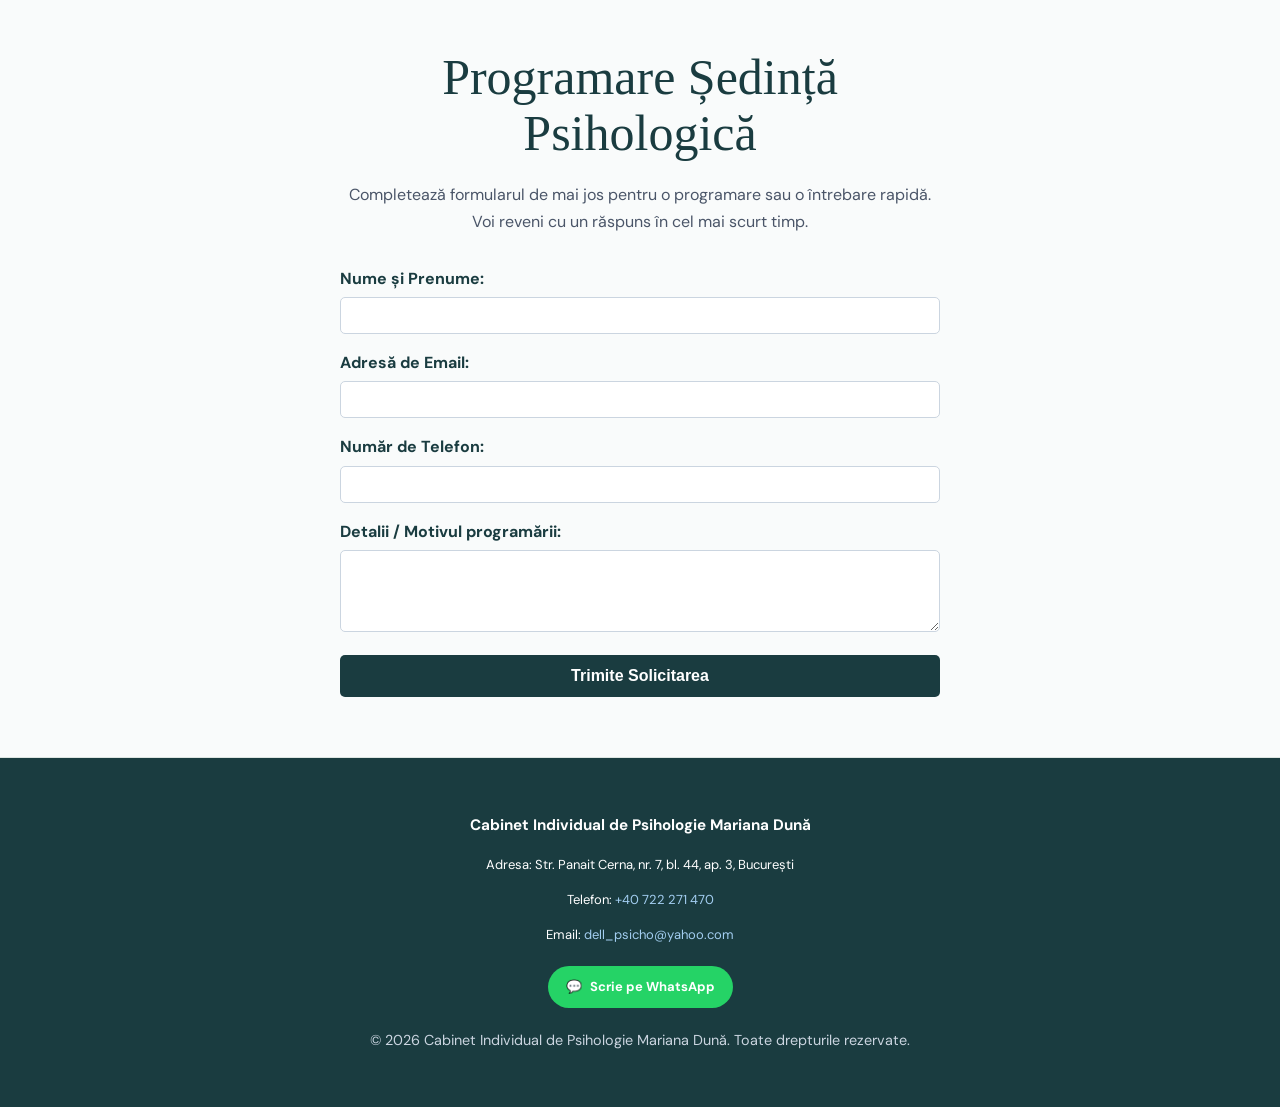
==== commit e2e32543: "Update index.html" ====
--- a/index.html
+++ b/index.html
@@ -20,13 +20,13 @@
   <!-- Event snippet for Afișare de pagină conversion page -->
   <script>
     gtag('event', 'conversion', {
-        'send_to': 'AW-18526629510/e8kICMabn6MdEIbd14JF',
+        'send_to': 'AW-18526629510/e8kICMabn6MdEIbdl4JF',
         'value': 1.0,
         'currency': 'RON'
     });
   </script>
 
-  <meta name="description" content="Cabinet Individual de Psihologie Mariana Dună în București: psihologie clinică, psihoterapie pentru copii, adolescenți și adulți, Neurofeedback și servicii psihologice specializate.">
+  <meta name="description" content="Cabinet Individual de Psihologie Mariana Dună în București (Str. Panait Cerna, nr. 7, bl. 44, ap. 3): psihologie clinică, psihoterapie pentru copii, adolescenți și adulți, Neurofeedback și servicii psihologice specializate.">
   <meta name="robots" content="index, follow">
   <link rel="canonical" href="https://cabinetindividualdunamariana.github.io/cabinet-psihologie2/">
 
@@ -44,6 +44,12 @@
     "url": "https://cabinetindividualdunamariana.github.io/cabinet-psihologie2/",
     "telephone": "+40722271470",
     "email": "dell_psicho@yahoo.com",
+    "address": {
+      "@type": "PostalAddress",
+      "streetAddress": "Str. Panait Cerna, nr. 7, bl. 44, ap. 3",
+      "addressLocality": "București",
+      "addressCountry": "RO"
+    },
     "areaServed": {
       "@type": "City",
       "name": "București"
@@ -121,8 +127,8 @@
             pentru copii cu tulburări din spectrul autist (TSA).
           </p>
           <p>
-            Cabinetul oferă servicii în <strong>București</strong>. Pentru informații despre
-            disponibilitate și programări, mă poți contacta telefonic sau prin email.
+            Cabinetul își desfășoară activitatea în <strong>București, Str. Panait Cerna, nr. 7, bl. 44, ap. 3</strong>. Pentru informații despre
+            disponibilitate și programări, mă poți contacta telefonic, pe WhatsApp sau prin email.
           </p>
         </div>
       </div>
@@ -178,7 +184,7 @@
         <div class="steps">
           <div class="step">
             <span>1</span>
-            <div><h3>Primul contact</h3><p>Ne auzim telefonic sau prin email și stabilim împreună o primă întâlnire.</p></div>
+            <div><h3>Primul contact</h3><p>Ne auzim telefonic, pe WhatsApp sau prin email și stabilim împreună o primă întâlnire.</p></div>
           </div>
           <div class="step">
             <span>2</span>
@@ -333,11 +339,22 @@
   <footer id="contact" style="background-color: #1a3c40; color: white; padding: 40px 20px; text-align: center;">
     <div style="max-width: 800px; margin: 0 auto;">
       <h3 style="margin-bottom: 15px;">Cabinet Individual de Psihologie Mariana Dună</h3>
-      <p style="margin-bottom: 10px;">București</p>
+      <p style="margin-bottom: 10px;">Adresa: Str. Panait Cerna, nr. 7, bl. 44, ap. 3, București</p>
       <p style="margin-bottom: 10px;">Telefon: <a href="tel:+40722271470" style="color: #a3cef1; text-decoration: none;">+40 722 271 470</a></p>
       <p style="margin-bottom: 20px;">Email: <a href="mailto:dell_psicho@yahoo.com" style="color: #a3cef1; text-decoration: none;">dell_psicho@yahoo.com</a></p>
+      <div style="margin-bottom: 20px;">
+        <a href="https://wa.me/40722271470?text=Bun%C4%83%20ziua!%20A%C8%99%20dori%20mai%20multe%20detalii%20despre%20program%C4%83ri." target="_blank" rel="noopener noreferrer" style="display: inline-flex; align-items: center; gap: 8px; background-color: #25d366; color: #ffffff; padding: 10px 18px; border-radius: 999px; text-decoration: none; font-weight: bold;">
+          <span>💬</span>
+          <span>Scrie pe WhatsApp</span>
+        </a>
+      </div>
       <p style="font-size: 0.9rem; color: #cbd5e0;">© 2026 Cabinet Individual de Psihologie Mariana Dună. Toate drepturile rezervate.</p>
     </div>
   </footer>
+
+  <!-- Buton flotant WhatsApp -->
+  <a href="https://wa.me/40722271470?text=Bun%C4%83%20ziua!%20A%C8%99%20dori%20mai%20multe%20detalii%20despre%20program%C4%83ri." target="_blank" rel="noopener noreferrer" aria-label="Scrie pe WhatsApp" title="Scrie pe WhatsApp" style="position: fixed; bottom: 20px; right: 20px; z-index: 9999; width: 56px; height: 56px; border-radius: 50%; background-color: #25d366; color: #ffffff; display: flex; align-items: center; justify-content: center; text-decoration: none; font-size: 26px; box-shadow: 0 6px 18px rgba(0, 0, 0, 0.25);">
+    💬
+  </a>
 </body>
 </html>
--- a/style.css
+++ b/style.css
@@ -1,17 +1,70 @@
 @import url('https://fonts.googleapis.com/css2?family=DM+Sans:wght@400;500;600;700&family=Playfair+Display:wght@500;600&display=swap');
 :root{--ink:#263b38;--muted:#667572;--accent:#6f9189;--accent-dark:#4f716a;--cream:#f6f3ed;--white:#fff;--line:#dde5e1;--shadow:0 20px 60px rgba(38,59,56,.10)}
-*{box-sizing:border-box}html{scroll-behavior:smooth}body{margin:0;color:var(--ink);background:var(--white);font-family:"DM Sans",sans-serif;line-height:1.7}a{color:inherit;text-decoration:none}.container{width:min(1120px,calc(100% - 40px));margin:auto}
-.header{position:sticky;top:0;z-index:10;background:rgba(255,255,255,.94);backdrop-filter:blur(14px);border-bottom:1px solid rgba(221,229,225,.8)}.nav{min-height:76px;display:flex;align-items:center;gap:28px}.logo{font-family:"Playfair Display",serif;font-size:20px;font-weight:600;margin-right:auto}nav{display:flex;gap:25px;font-size:14px;color:var(--muted)}nav a:hover{color:var(--ink)}.nav-button,.button{display:inline-flex;align-items:center;justify-content:center;border-radius:999px;padding:12px 20px;font-weight:600;font-size:14px}.nav-button,.primary{background:var(--ink);color:white}.secondary{border:1px solid var(--line);background:white}
-.hero{background:linear-gradient(135deg,#f6f3ed 0%,#eef4f1 100%);padding:100px 0 110px}.hero-grid{display:grid;grid-template-columns:1.25fr .75fr;align-items:center;gap:80px}.eyebrow{display:inline-block;font-size:12px;letter-spacing:.14em;font-weight:700;color:var(--accent-dark)}h1,h2{font-family:"Playfair Display",serif;line-height:1.12;font-weight:500}h1{font-size:clamp(48px,7vw,78px);max-width:700px;margin:18px 0 25px}h2{font-size:clamp(34px,4vw,50px);margin:10px 0 22px}.hero-text{max-width:620px;color:var(--muted);font-size:18px}.actions{display:flex;gap:12px;margin-top:32px;flex-wrap:wrap}.hero-card{background:rgba(255,255,255,.76);border:1px solid rgba(255,255,255,.9);border-radius:28px;padding:45px;box-shadow:var(--shadow)}.hero-card p{font-family:"Playfair Display",serif;font-size:26px;line-height:1.45}.circle{width:58px;height:58px;display:grid;place-items:center;border-radius:50%;background:#dce9e4;font-size:24px}
-.section{padding:100px 0}.soft{background:var(--cream)}.two-col{display:grid;grid-template-columns:.9fr 1.1fr;gap:100px}.two-col p{color:var(--muted);font-size:17px}.section-heading{max-width:700px;margin-bottom:45px}.section-heading p{color:var(--muted)}.cards{display:grid;grid-template-columns:repeat(3,1fr);gap:20px;align-items:start}.card{background:white;border:1px solid var(--line);border-radius:22px;padding:30px}.card p{color:var(--muted);margin-bottom:0}.icon{color:var(--accent-dark);font-weight:700;font-size:13px}
-
+*{box-sizing:border-box}
+html{scroll-behavior:smooth}
+body{margin:0;color:var(--ink);background:var(--white);font-family:"DM Sans",sans-serif;line-height:1.7}
+a{color:inherit;text-decoration:none}
+.container{width:min(1120px,calc(100% - 40px));margin:auto}
+.header{position:sticky;top:0;z-index:10;background:rgba(255,255,255,.94);backdrop-filter:blur(14px);border-bottom:1px solid rgba(221,229,225,.8)}
+.nav{min-height:76px;display:flex;align-items:center;gap:28px}
+.logo{font-family:"Playfair Display",serif;font-size:20px;font-weight:600;margin-right:auto}
+nav{display:flex;gap:25px;font-size:14px;color:var(--muted)}
+nav a:hover{color:var(--ink)}
+.nav-button,.button{display:inline-flex;align-items:center;justify-content:center;border-radius:999px;padding:12px 20px;font-weight:600;font-size:14px}
+.nav-button,.primary{background:var(--ink);color:white}
+.secondary{border:1px solid var(--line);background:white}
+.hero{background:linear-gradient(135deg,#f6f3ed 0%,#eef4f1 100%);padding:100px 0 110px}
+.hero-grid{display:grid;grid-template-columns:1.25fr .75fr;align-items:center;gap:80px}
+.eyebrow{display:inline-block;font-size:12px;letter-spacing:.14em;font-weight:700;color:var(--accent-dark)}
+h1,h2{font-family:"Playfair Display",serif;line-height:1.12;font-weight:500}
+h1{font-size:clamp(48px,7vw,78px);max-width:700px;margin:18px 0 25px}
+h2{font-size:clamp(34px,4vw,50px);margin:10px 0 22px}
+.hero-text{max-width:620px;color:var(--muted);font-size:18px}
+.actions{display:flex;gap:12px;margin-top:32px;flex-wrap:wrap}
+.hero-card{background:rgba(255,255,255,.76);border:1px solid rgba(255,255,255,.9);border-radius:28px;padding:45px;box-shadow:var(--shadow)}
+.hero-card p{font-family:"Playfair Display",serif;font-size:26px;line-height:1.45}
+.circle{width:58px;height:58px;display:grid;place-items:center;border-radius:50%;background:#dce9e4;font-size:24px}
+.section{padding:100px 0}
+.soft{background:var(--cream)}
+.two-col{display:grid;grid-template-columns:.9fr 1.1fr;gap:100px}
+.two-col p{color:var(--muted);font-size:17px}
+.section-heading{max-width:700px;margin-bottom:45px}
+.section-heading p{color:var(--muted)}
+.cards{display:grid;grid-template-columns:repeat(3,1fr);gap:20px;align-items:start}
+.card{background:white;border:1px solid var(--line);border-radius:22px;padding:30px}
+.card p{color:var(--muted);margin-bottom:0}
+.icon{color:var(--accent-dark);font-weight:700;font-size:13px}
 .therapy-card{position:relative;overflow:hidden}
 .therapy-card::after{content:"";position:absolute;width:150px;height:150px;border-radius:50%;background:#eef4f1;right:-75px;bottom:-75px;pointer-events:none}
 .therapy-intro{margin-top:8px!important;line-height:1.65}
 .therapy-audiences{display:grid;gap:12px;margin-top:26px;position:relative;z-index:1}
 .audience-item{display:flex;align-items:center;gap:12px;padding:14px 16px;border:1px solid var(--line);border-radius:14px;background:#f8faf9;color:var(--ink)}
 .audience-dot{width:9px;height:9px;border-radius:50%;background:var(--accent);flex:0 0 auto}
-.steps{display:grid;gap:0;border-top:1px solid var(--line)}.step{display:grid;grid-template-columns:70px 1fr;gap:25px;padding:30px 0;border-bottom:1px solid var(--line)}.step>span{width:45px;height:45px;display:grid;place-items:center;border-radius:50%;background:#edf3f0;font-weight:700}.step p{color:var(--muted);margin:0}.quote{background:var(--ink);color:white;padding:70px 0}.quote p{font-family:"Playfair Display",serif;font-size:clamp(30px,4vw,48px);max-width:850px;line-height:1.25;margin:0}
-.contact-section{background:#f7f9f7}.contact-grid{display:grid;grid-template-columns:1fr 1fr;gap:80px;align-items:center}.contact-card{background:white;border-radius:24px;padding:35px;box-shadow:var(--shadow)}.contact-card>div{padding:15px 0;border-bottom:1px solid var(--line)}.contact-card span{display:block;color:var(--muted);font-size:13px}.contact-card a:not(.button),.contact-card p{font-weight:600;margin:0}.full{width:100%;margin-top:22px}.location-note{color:var(--muted);margin-top:28px}
-footer{padding:28px 0;border-top:1px solid var(--line);color:var(--muted);font-size:13px}.footer{display:flex;justify-content:space-between;gap:20px}.footer div{display:flex;gap:18px}
-@media(max-width:800px){nav{display:none}.nav-button{display:none}.hero{padding:70px 0}.hero-grid,.two-col,.contact-grid{grid-template-columns:1fr;gap:45px}.cards{grid-template-columns:1fr}.section{padding:70px 0}.hero-card{padding:30px}.footer{flex-direction:column}.footer div{flex-direction:column;gap:5px}}
+.steps{display:grid;gap:0;border-top:1px solid var(--line)}
+.step{display:grid;grid-template-columns:70px 1fr;gap:25px;padding:30px 0;border-bottom:1px solid var(--line)}
+.step>span{width:45px;height:45px;display:grid;place-items:center;border-radius:50%;background:#edf3f0;font-weight:700}
+.step p{color:var(--muted);margin:0}
+.quote{background:var(--ink);color:white;padding:70px 0}
+.quote p{font-family:"Playfair Display",serif;font-size:clamp(30px,4vw,48px);max-width:850px;line-height:1.25;margin:0}
+.contact-section{background:#f7f9f7}
+.contact-grid{display:grid;grid-template-columns:1fr 1fr;gap:80px;align-items:center}
+.contact-card{background:white;border-radius:24px;padding:35px;box-shadow:var(--shadow)}
+.contact-card>div{padding:15px 0;border-bottom:1px solid var(--line)}
+.contact-card span{display:block;color:var(--muted);font-size:13px}
+.contact-card a:not(.button),.contact-card p{font-weight:600;margin:0}
+.full{width:100%;margin-top:22px}
+.location-note{color:var(--muted);margin-top:28px}
+footer{padding:28px 0;border-top:1px solid var(--line);color:var(--muted);font-size:13px}
+.footer{display:flex;justify-content:space-between;gap:20px}
+.footer div{display:flex;gap:18px}
+@media(max-width:800px){
+  nav{display:none}
+  .nav-button{display:none}
+  .hero{padding:70px 0}
+  .hero-grid,.two-col,.contact-grid{grid-template-columns:1fr;gap:45px}
+  .cards{grid-template-columns:1fr}
+  .section{padding:70px 0}
+  .hero-card{padding:30px}
+  .footer{flex-direction:column}
+  .footer div{flex-direction:column;gap:5px}
+}
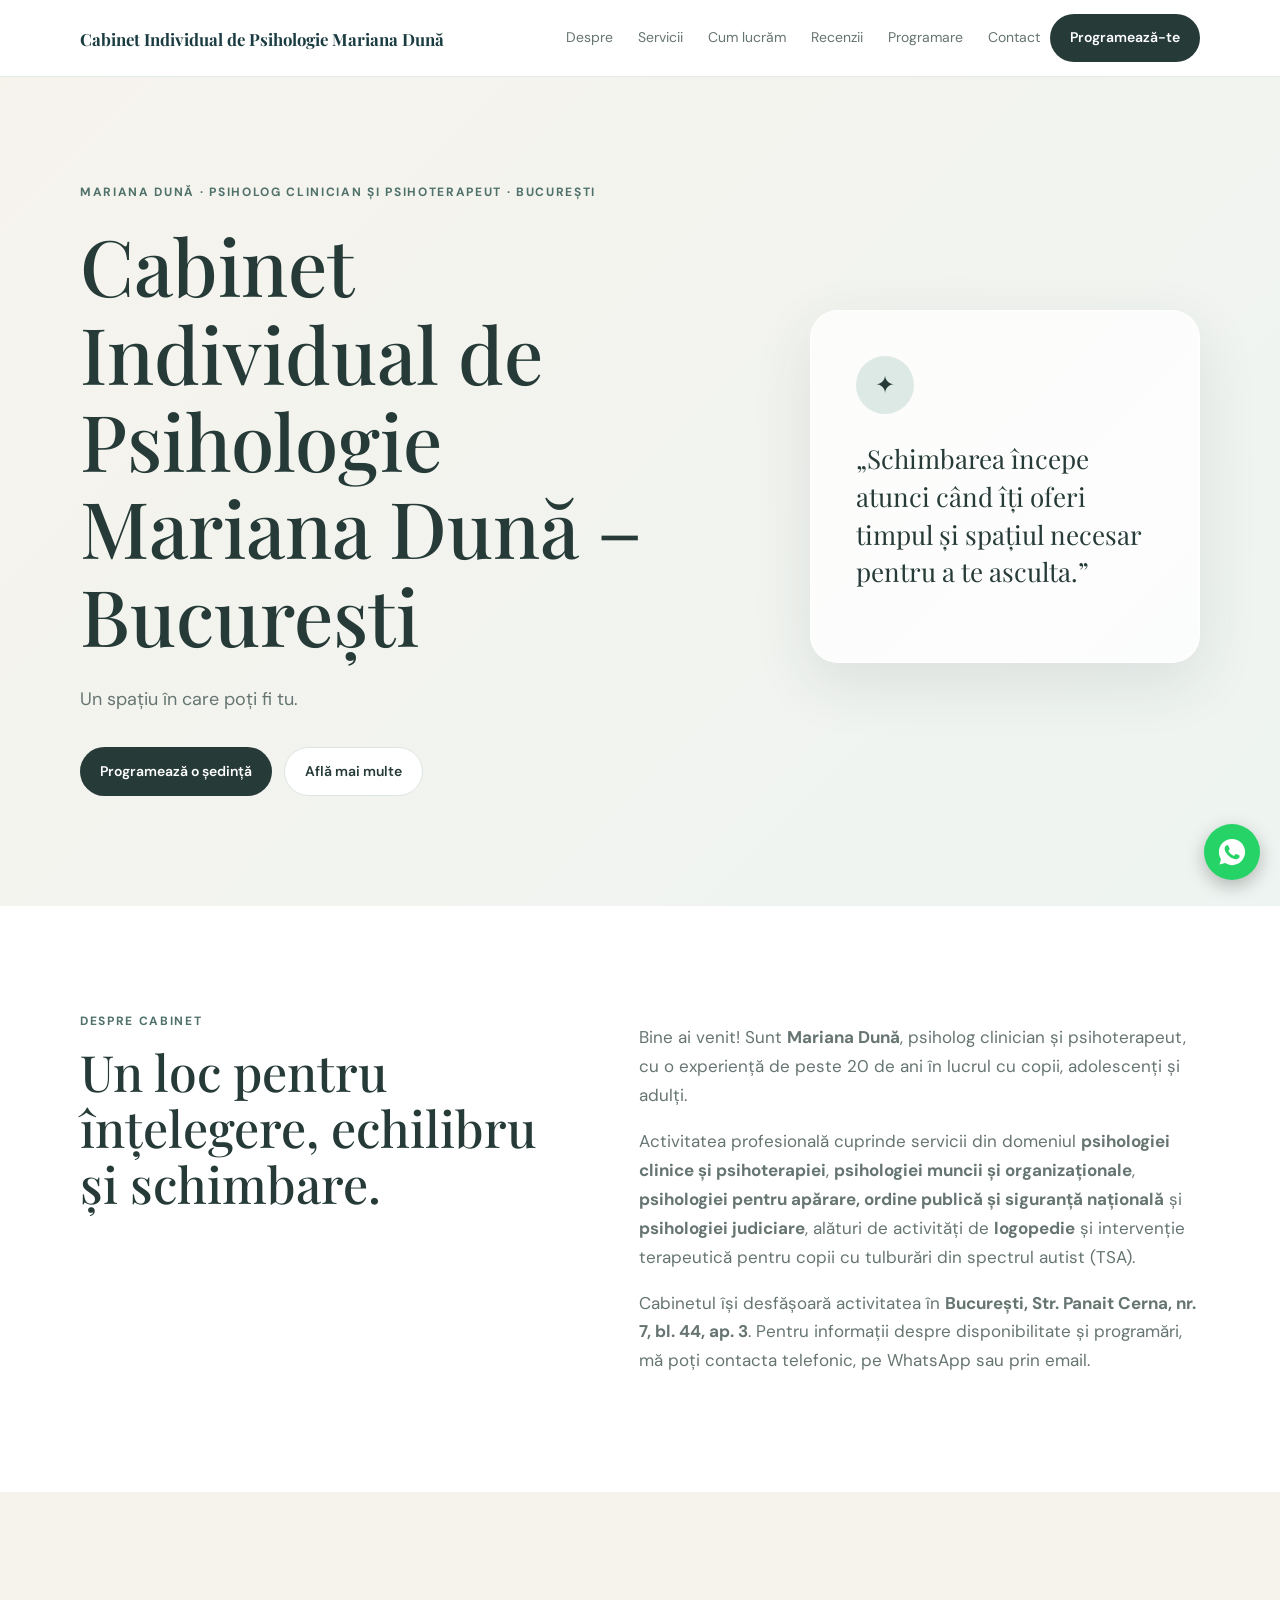
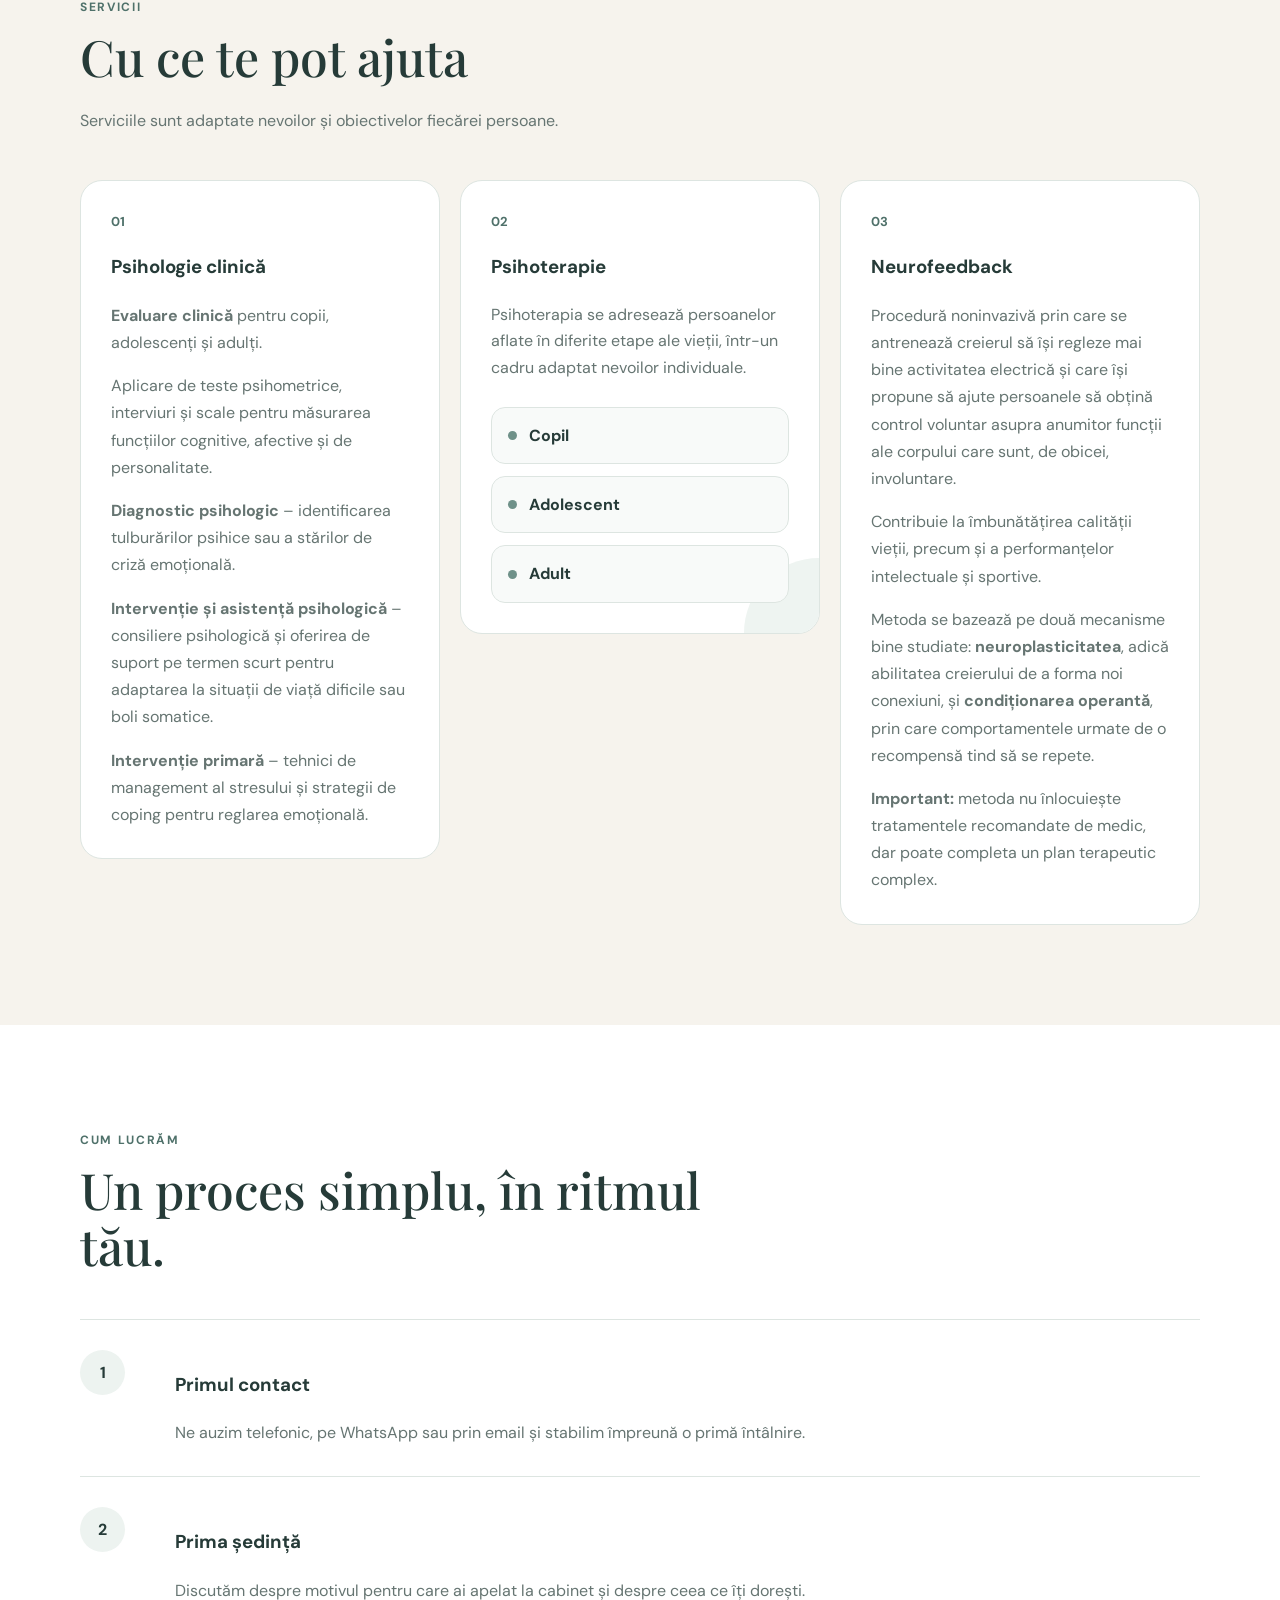
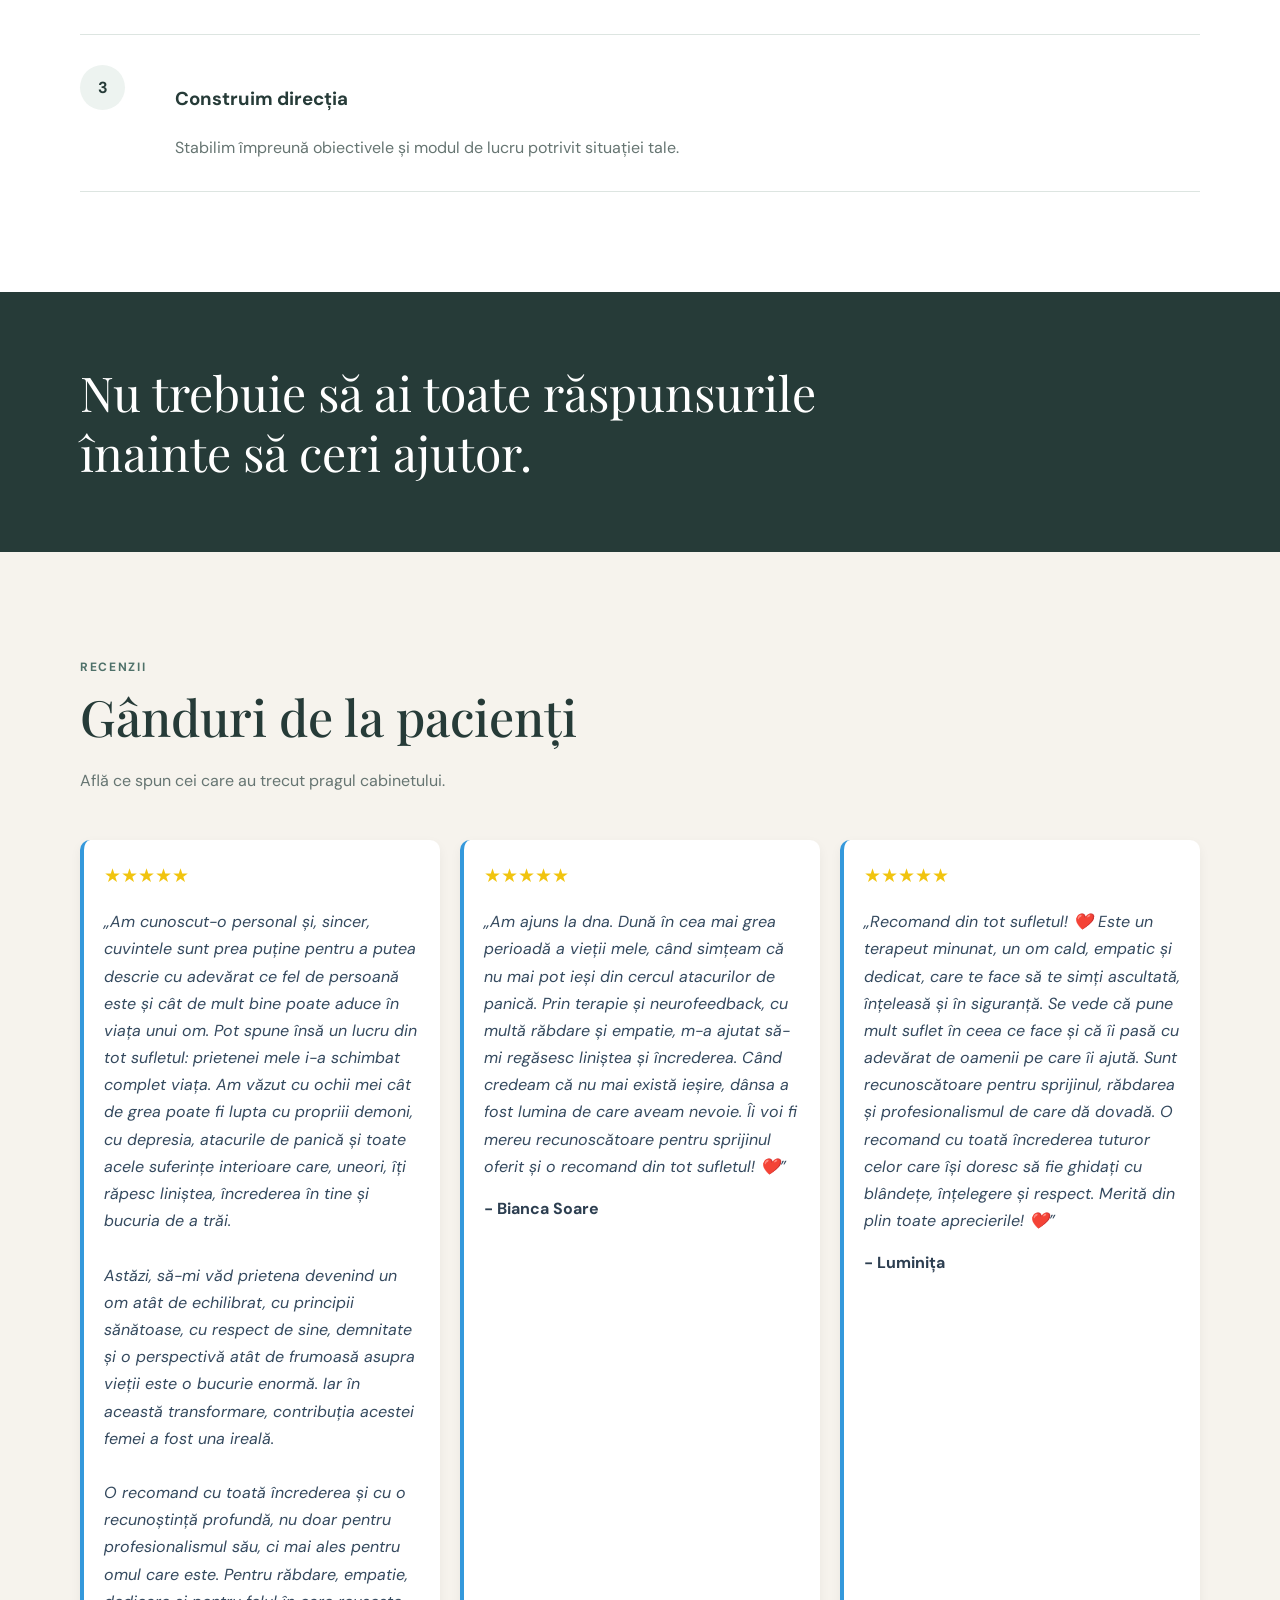
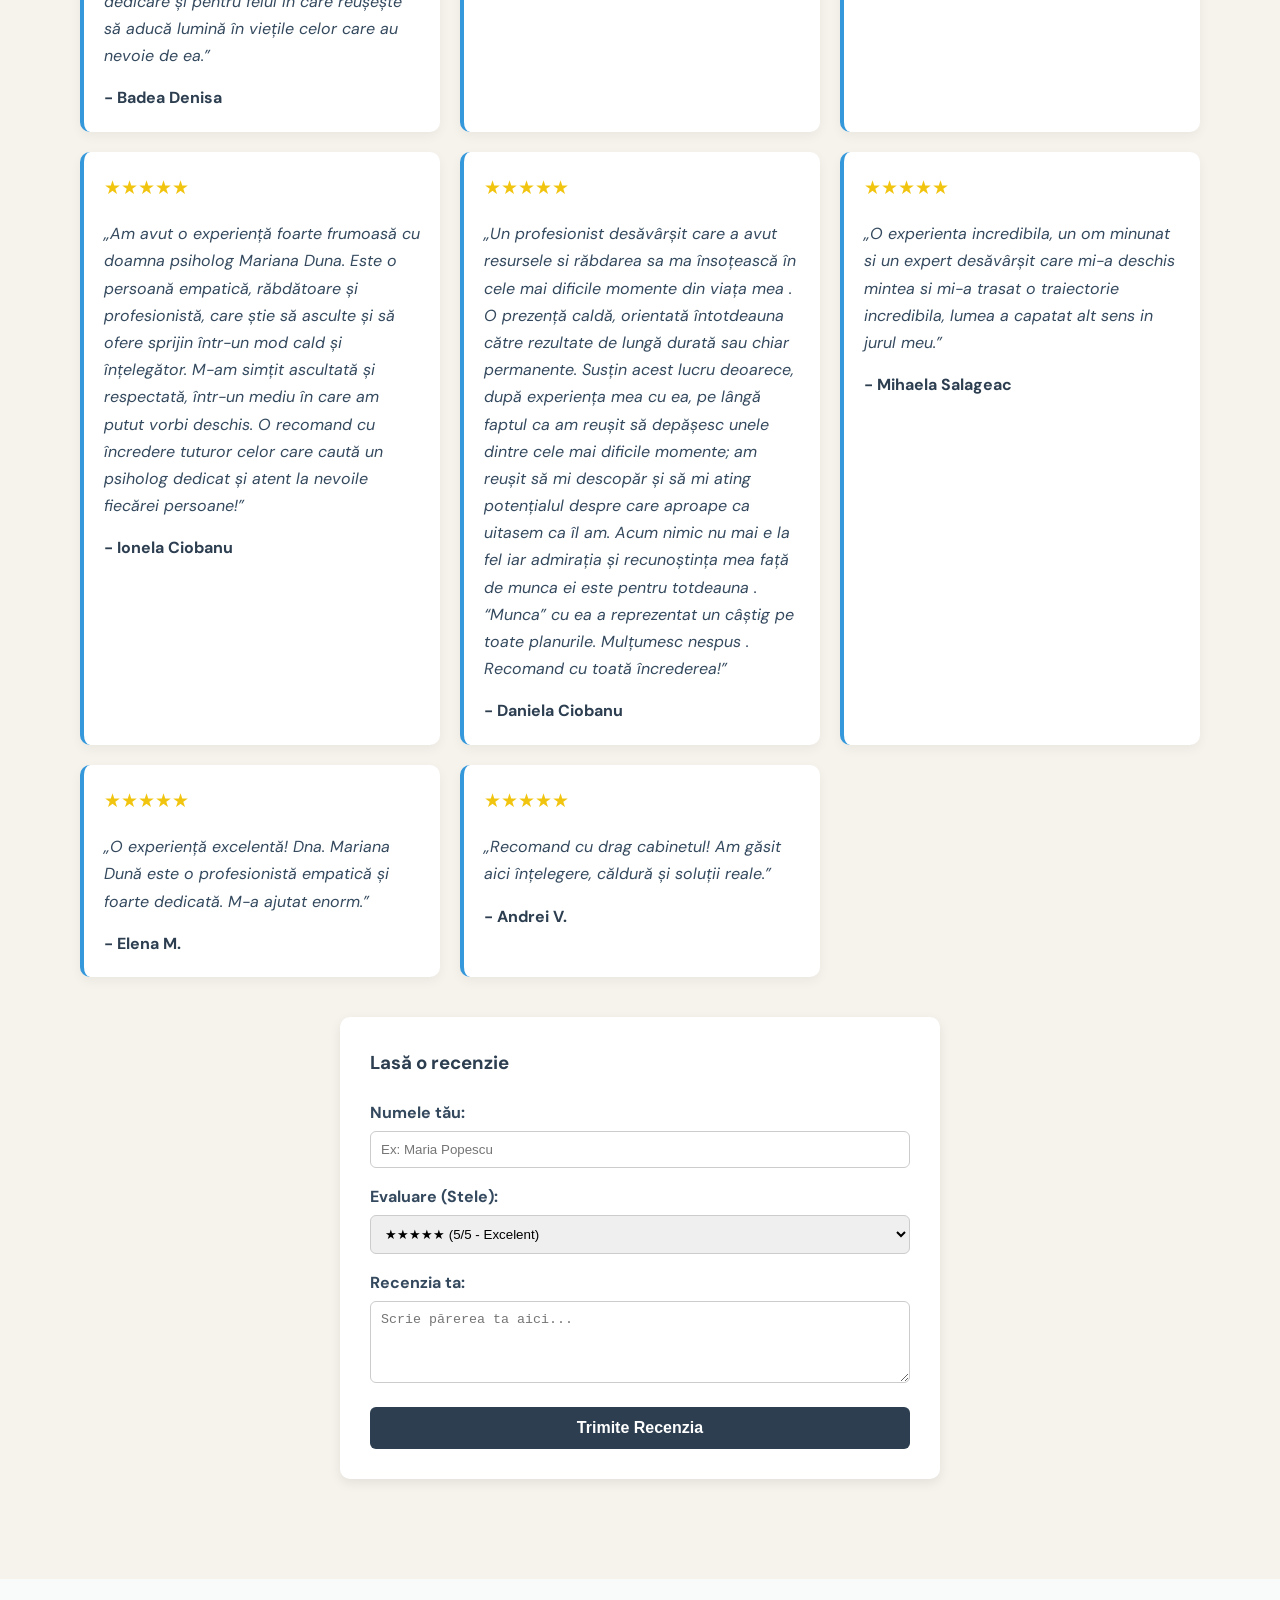
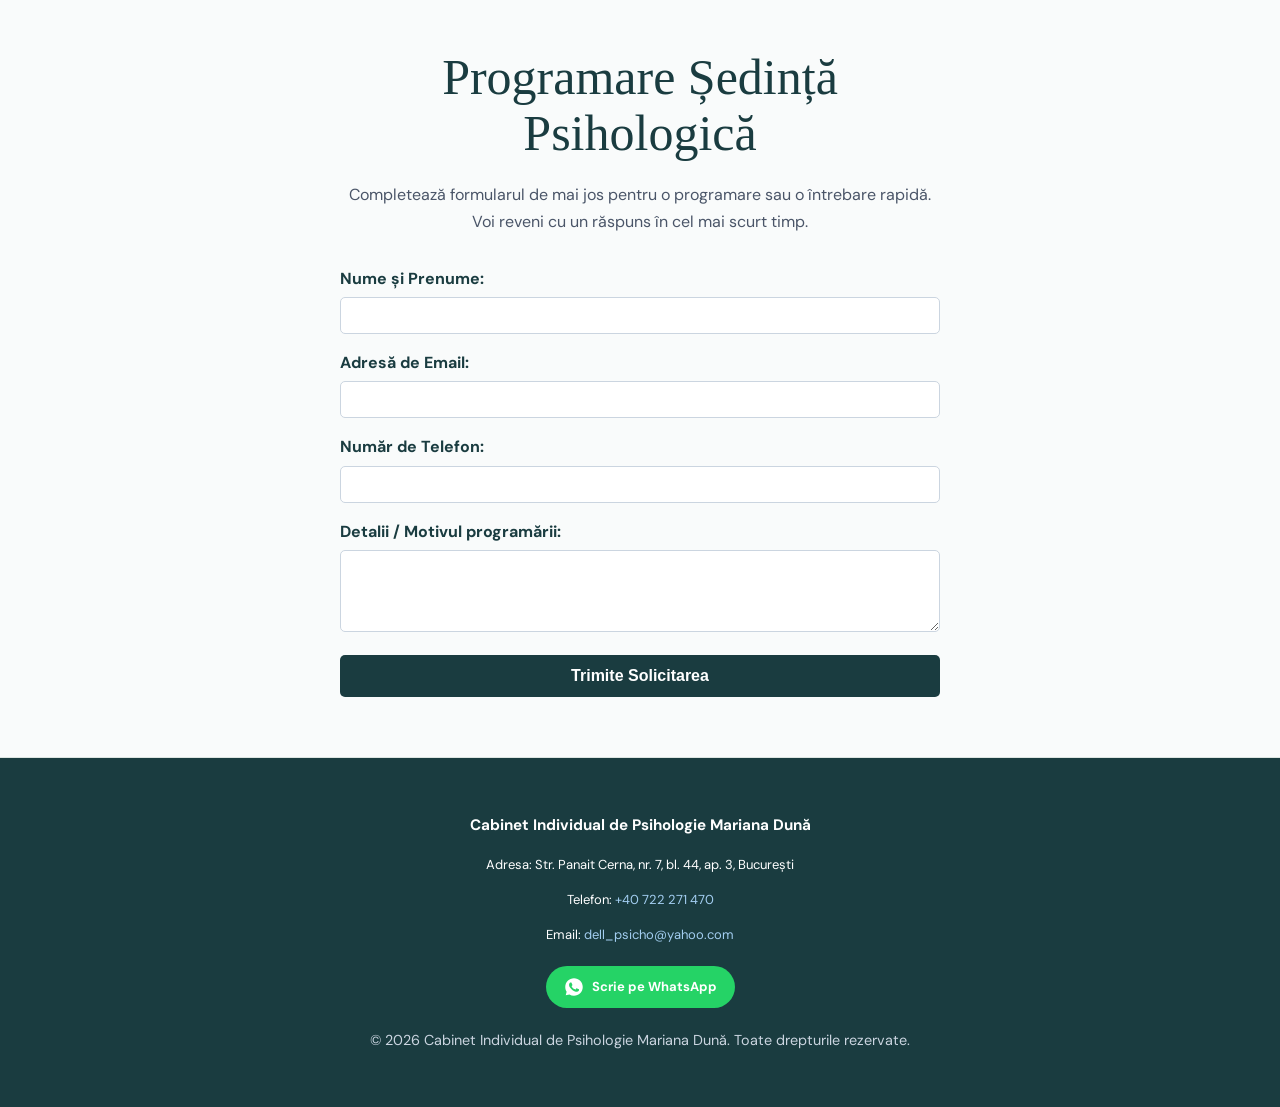
==== commit d91c1e88: "Update index.html" ====
--- a/index.html
+++ b/index.html
@@ -344,7 +344,9 @@
       <p style="margin-bottom: 20px;">Email: <a href="mailto:dell_psicho@yahoo.com" style="color: #a3cef1; text-decoration: none;">dell_psicho@yahoo.com</a></p>
       <div style="margin-bottom: 20px;">
         <a href="https://wa.me/40722271470?text=Bun%C4%83%20ziua!%20A%C8%99%20dori%20mai%20multe%20detalii%20despre%20program%C4%83ri." target="_blank" rel="noopener noreferrer" style="display: inline-flex; align-items: center; gap: 8px; background-color: #25d366; color: #ffffff; padding: 10px 18px; border-radius: 999px; text-decoration: none; font-weight: bold;">
-          <span>💬</span>
+          <svg xmlns="http://www.w3.org/2000/svg" viewBox="0 0 32 32" width="20" height="20" fill="currentColor" aria-hidden="true">
+            <path d="M16 2C8.268 2 2 8.268 2 16c0 2.78.812 5.373 2.212 7.554L2.76 29.24l5.847-1.425A13.93 13.93 0 0 0 16 30c7.732 0 14-6.268 14-14S23.732 2 16 2zm7.835 19.728c-.328.923-1.9 1.763-2.652 1.876-.678.103-1.536.146-2.478-.154-.571-.182-1.305-.424-2.244-.828-3.95-1.706-6.53-5.684-6.728-5.948-.198-.264-1.606-2.136-1.606-4.074 0-1.938 1.015-2.89 1.375-3.285.36-.396.786-.495 1.048-.495.262 0 .524.003.753.014.242.011.566-.092.885.675.328.788 1.116 2.72 1.214 2.918.098.198.164.428.033.692-.131.264-.197.428-.393.66-.197.231-.414.516-.591.693-.197.197-.402.411-.173.806.229.395 1.018 1.678 2.185 2.719 1.501 1.339 2.766 1.754 3.16 1.952.393.197.622.164.852-.099.23-.263.983-1.146 1.245-1.54.262-.395.524-.329.884-.197.36.131 2.29 1.08 2.683 1.277.393.197.655.296.753.46.098.164.098.95-.23 1.873z"/>
+          </svg>
           <span>Scrie pe WhatsApp</span>
         </a>
       </div>
@@ -353,8 +355,10 @@
   </footer>
 
   <!-- Buton flotant WhatsApp -->
-  <a href="https://wa.me/40722271470?text=Bun%C4%83%20ziua!%20A%C8%99%20dori%20mai%20multe%20detalii%20despre%20program%C4%83ri." target="_blank" rel="noopener noreferrer" aria-label="Scrie pe WhatsApp" title="Scrie pe WhatsApp" style="position: fixed; bottom: 20px; right: 20px; z-index: 9999; width: 56px; height: 56px; border-radius: 50%; background-color: #25d366; color: #ffffff; display: flex; align-items: center; justify-content: center; text-decoration: none; font-size: 26px; box-shadow: 0 6px 18px rgba(0, 0, 0, 0.25);">
-    💬
+  <a href="https://wa.me/40722271470?text=Bun%C4%83%20ziua!%20A%C8%99%20dori%20mai%20multe%20detalii%20despre%20program%C4%83ri." target="_blank" rel="noopener noreferrer" aria-label="Scrie pe WhatsApp" title="Scrie pe WhatsApp" style="position: fixed; bottom: 20px; right: 20px; z-index: 9999; width: 56px; height: 56px; border-radius: 50%; background-color: #25d366; color: #ffffff; display: flex; align-items: center; justify-content: center; text-decoration: none; box-shadow: 0 6px 18px rgba(0, 0, 0, 0.25);">
+    <svg xmlns="http://www.w3.org/2000/svg" viewBox="0 0 32 32" width="30" height="30" fill="currentColor" aria-hidden="true">
+      <path d="M16 2C8.268 2 2 8.268 2 16c0 2.78.812 5.373 2.212 7.554L2.76 29.24l5.847-1.425A13.93 13.93 0 0 0 16 30c7.732 0 14-6.268 14-14S23.732 2 16 2zm7.835 19.728c-.328.923-1.9 1.763-2.652 1.876-.678.103-1.536.146-2.478-.154-.571-.182-1.305-.424-2.244-.828-3.95-1.706-6.53-5.684-6.728-5.948-.198-.264-1.606-2.136-1.606-4.074 0-1.938 1.015-2.89 1.375-3.285.36-.396.786-.495 1.048-.495.262 0 .524.003.753.014.242.011.566-.092.885.675.328.788 1.116 2.72 1.214 2.918.098.198.164.428.033.692-.131.264-.197.428-.393.66-.197.231-.414.516-.591.693-.197.197-.402.411-.173.806.229.395 1.018 1.678 2.185 2.719 1.501 1.339 2.766 1.754 3.16 1.952.393.197.622.164.852-.099.23-.263.983-1.146 1.245-1.54.262-.395.524-.329.884-.197.36.131 2.29 1.08 2.683 1.277.393.197.655.296.753.46.098.164.098.95-.23 1.873z"/>
+    </svg>
   </a>
 </body>
 </html>
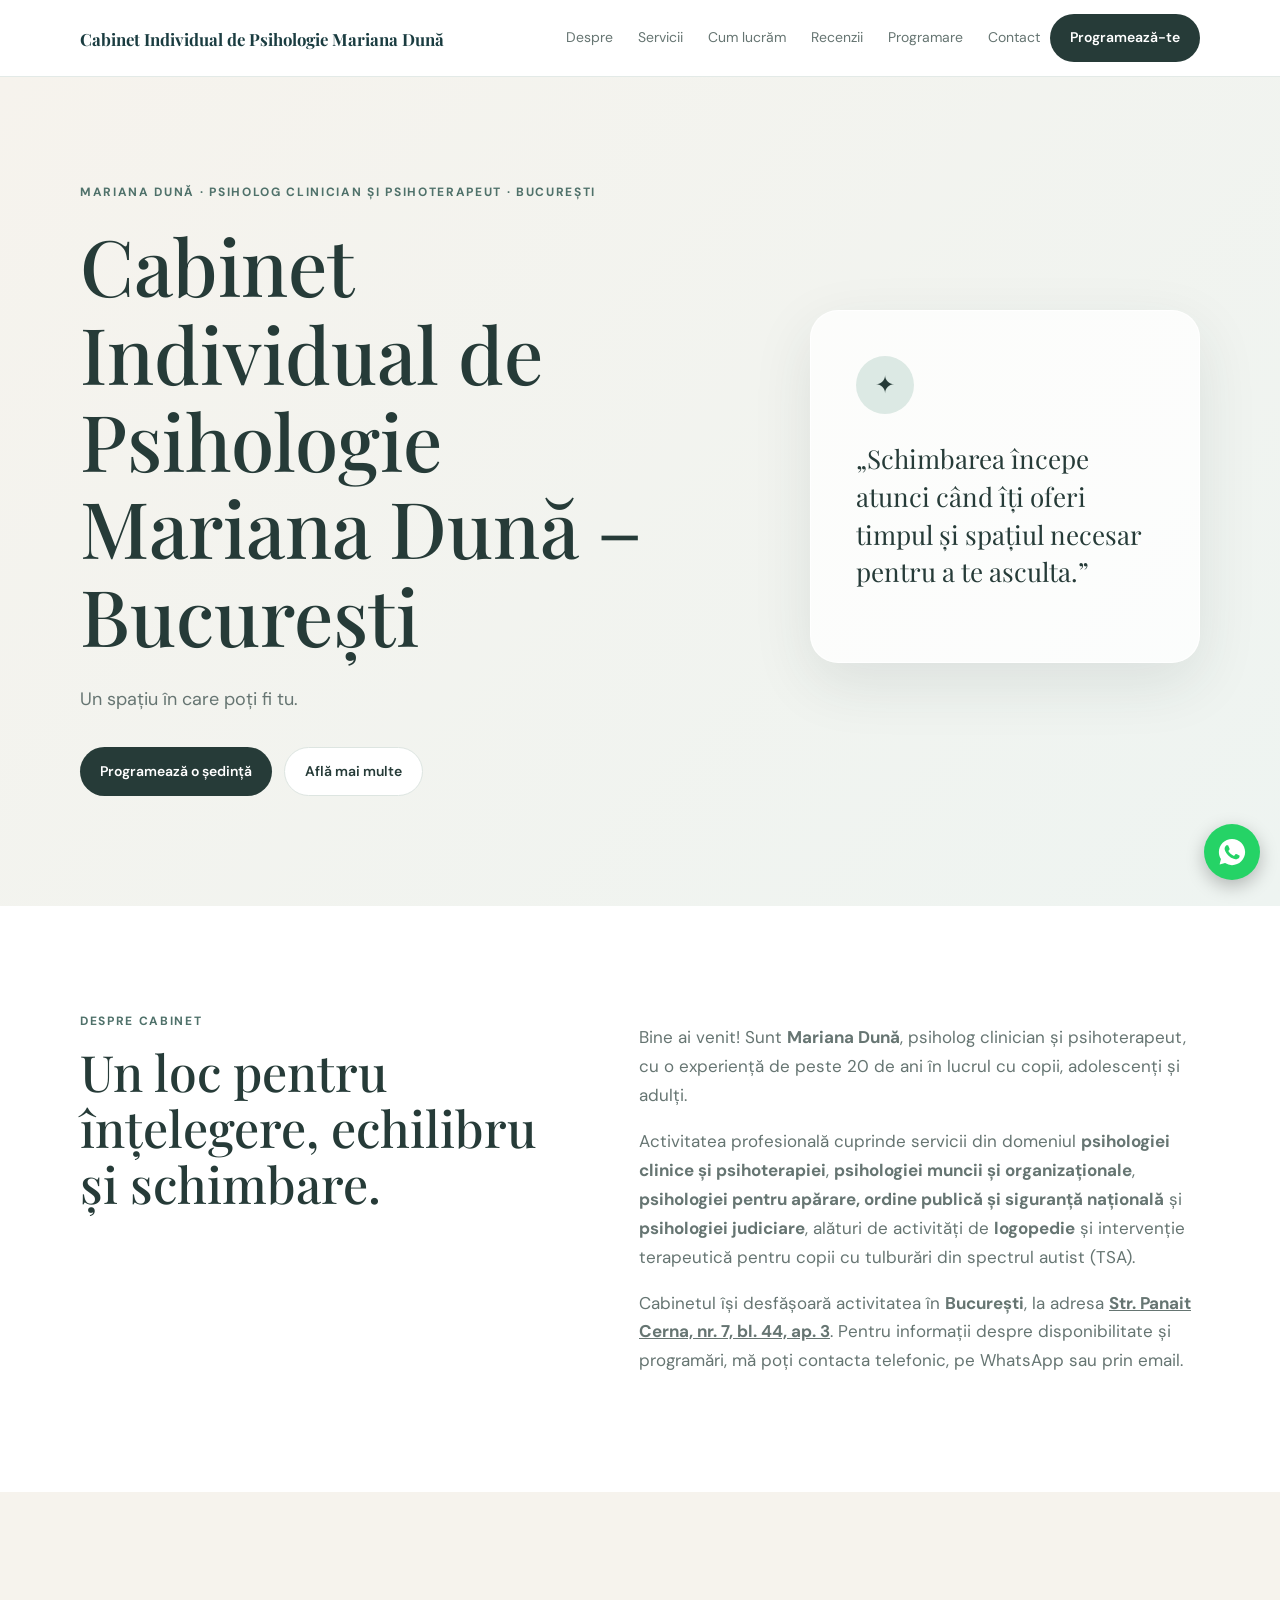
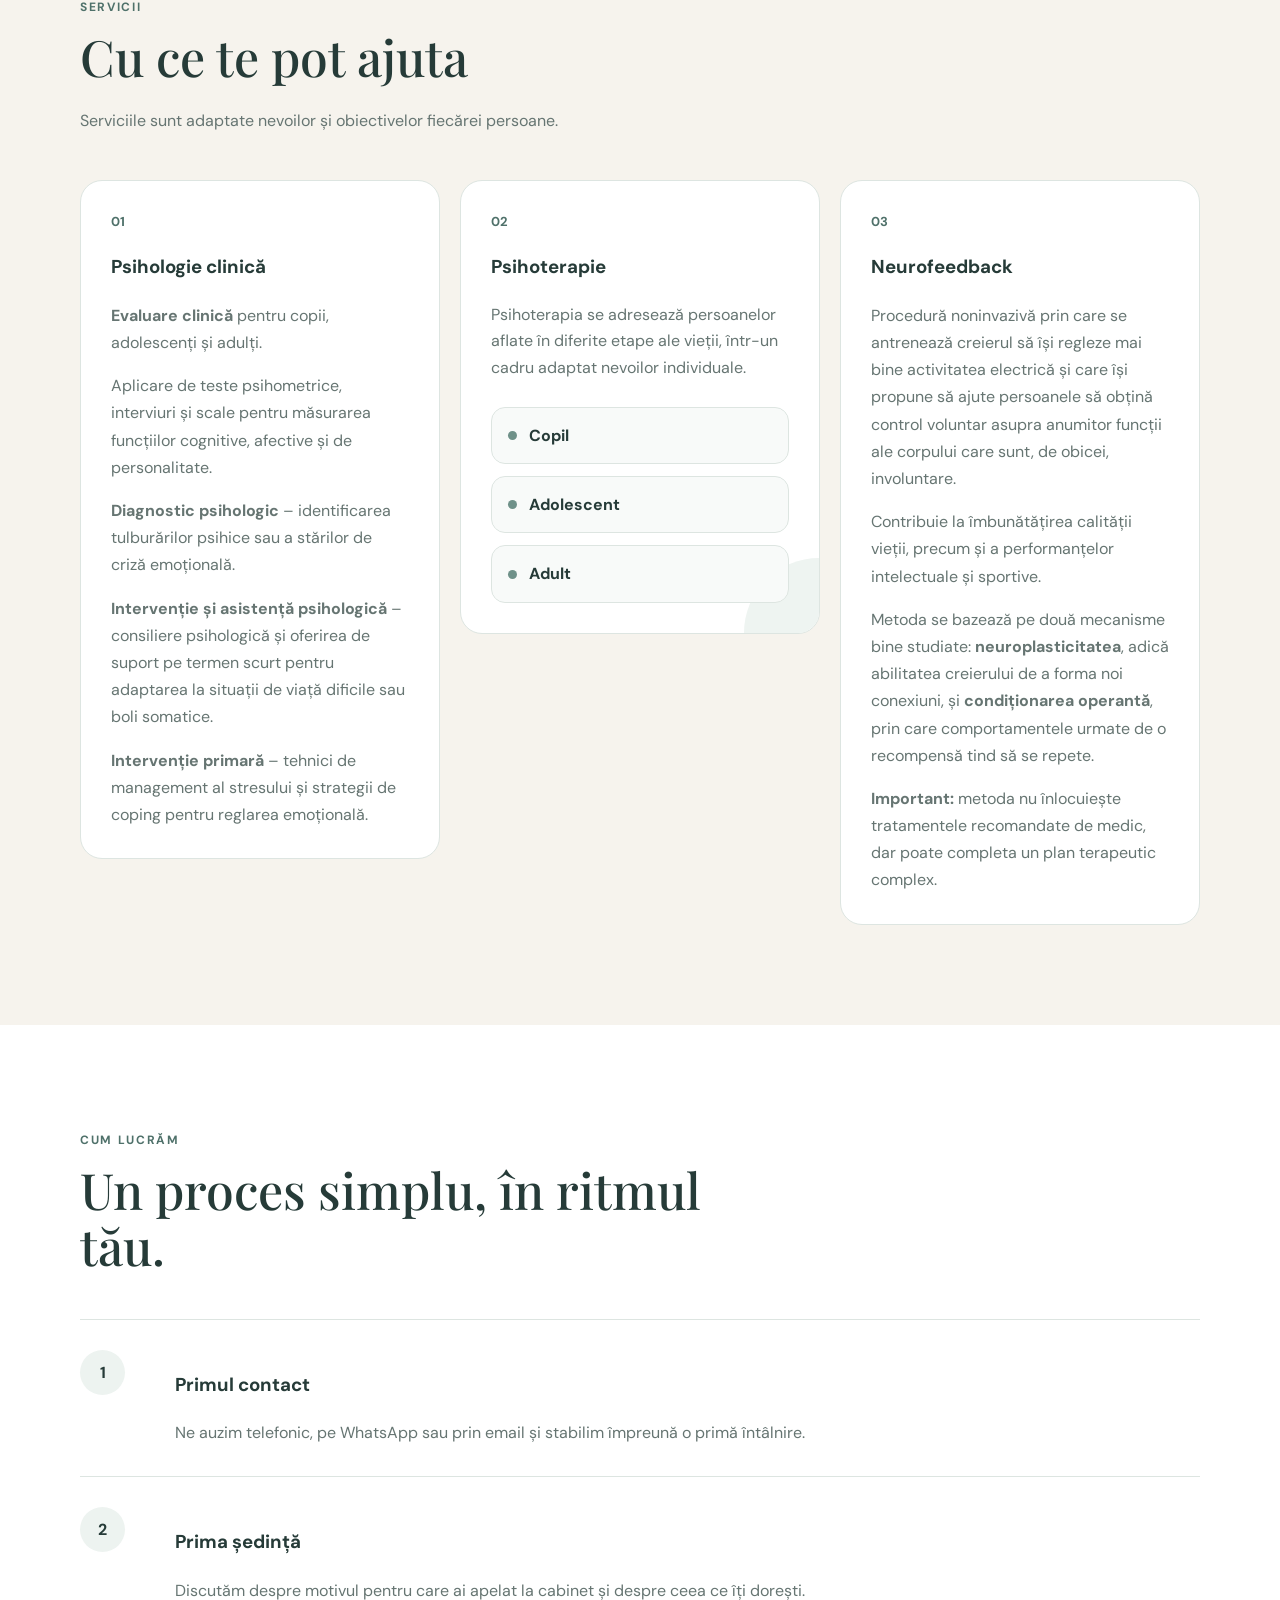
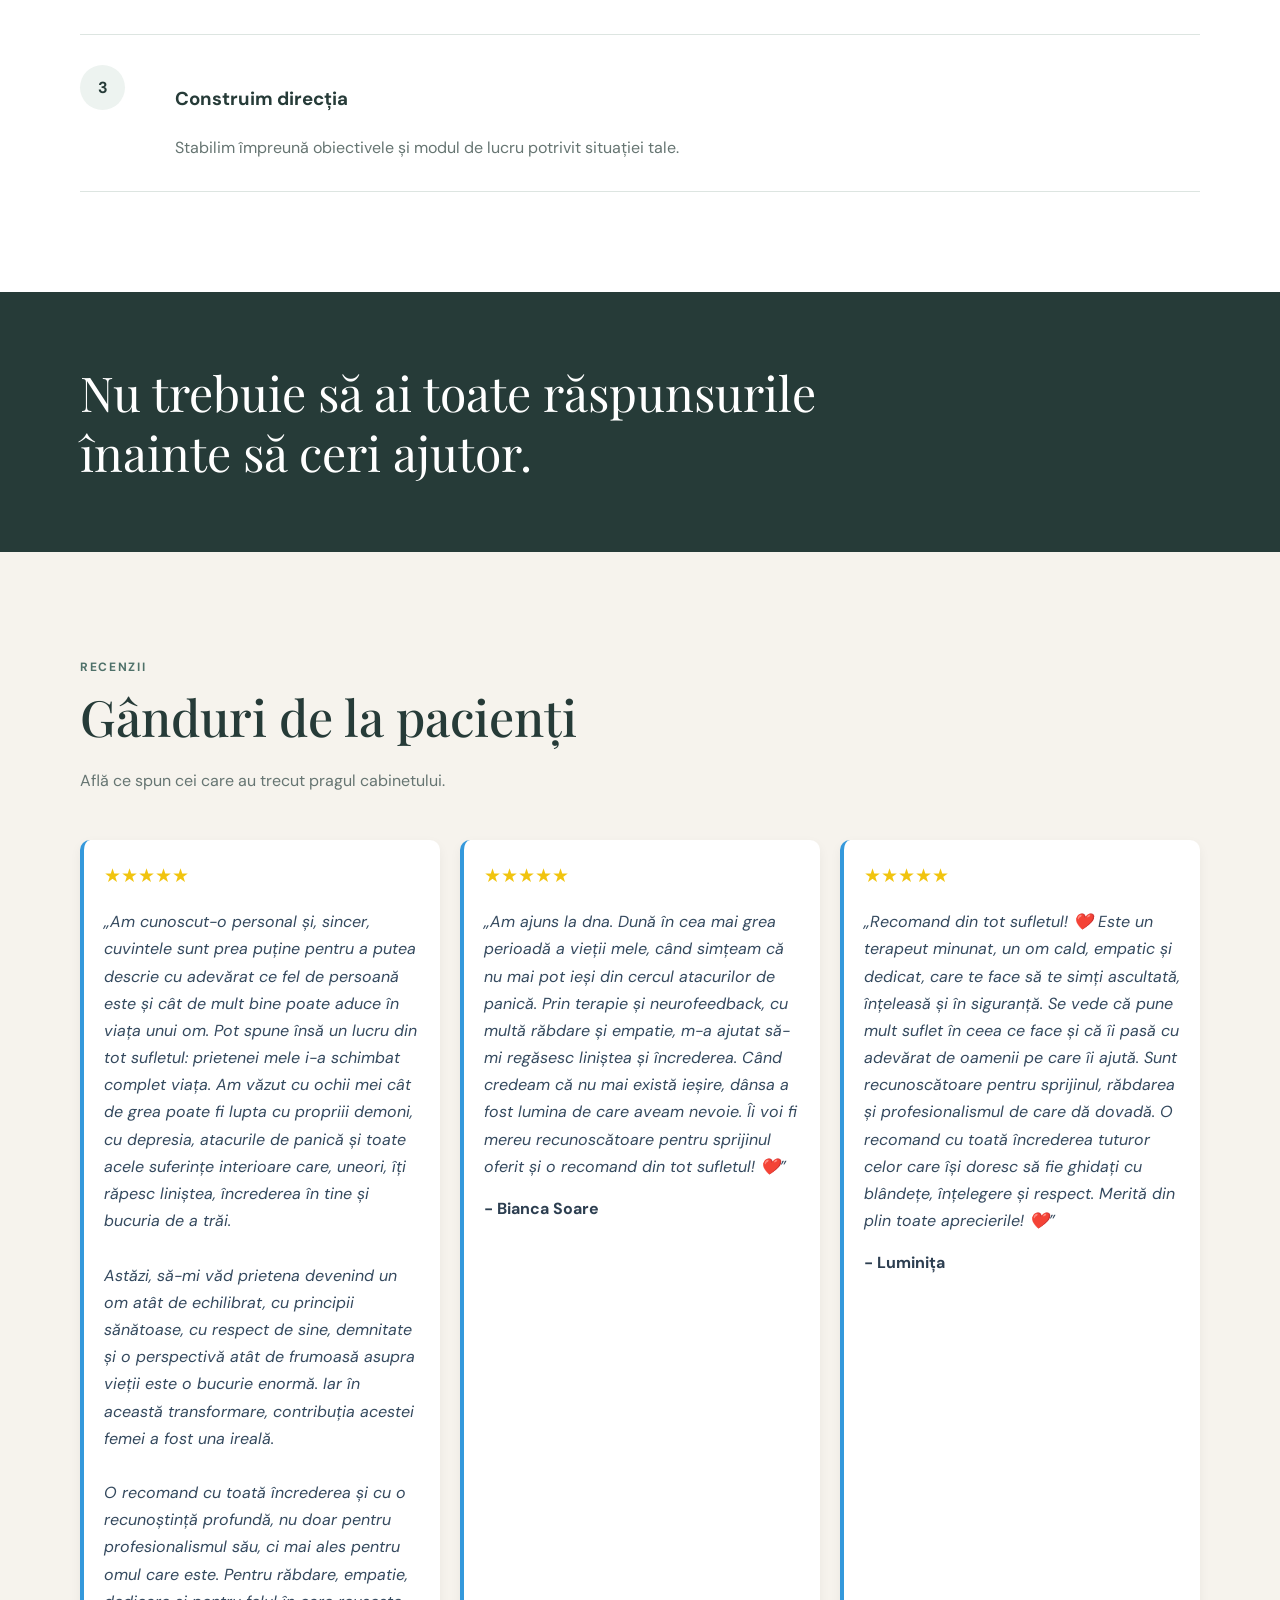
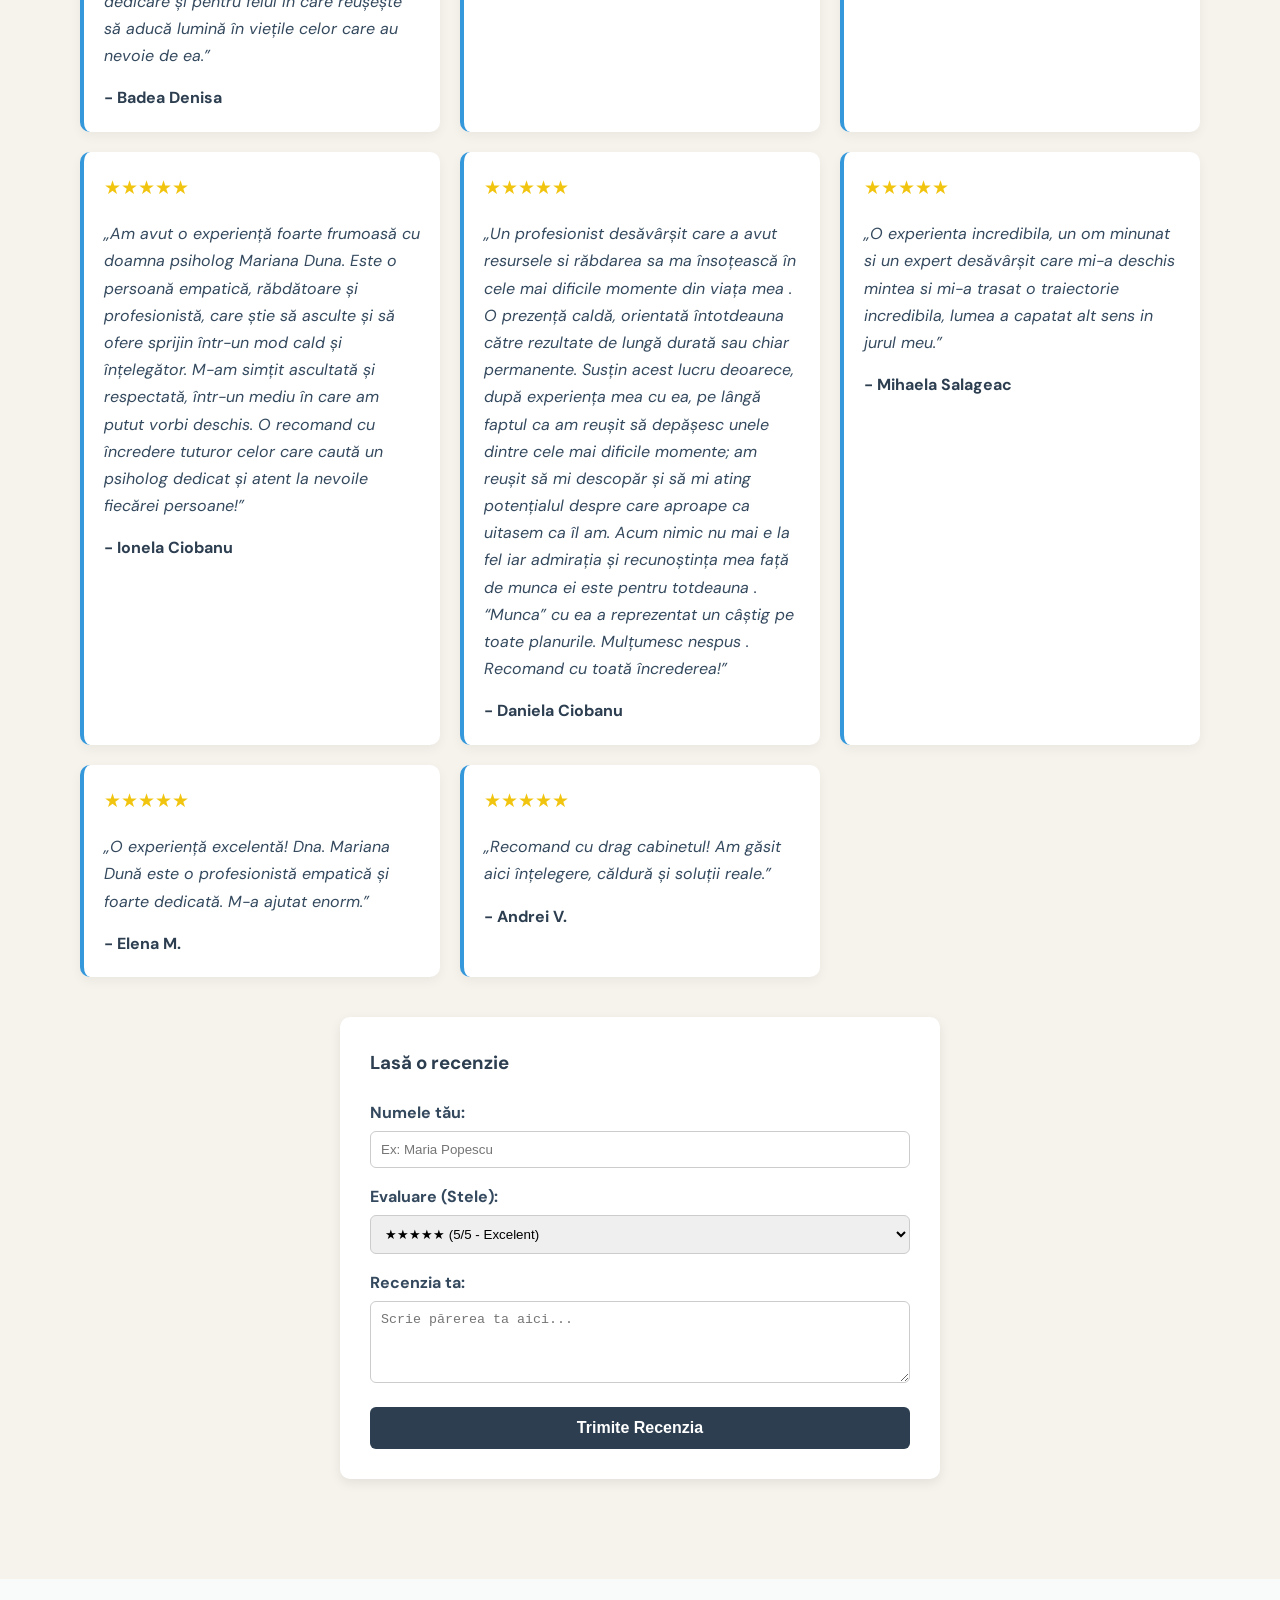
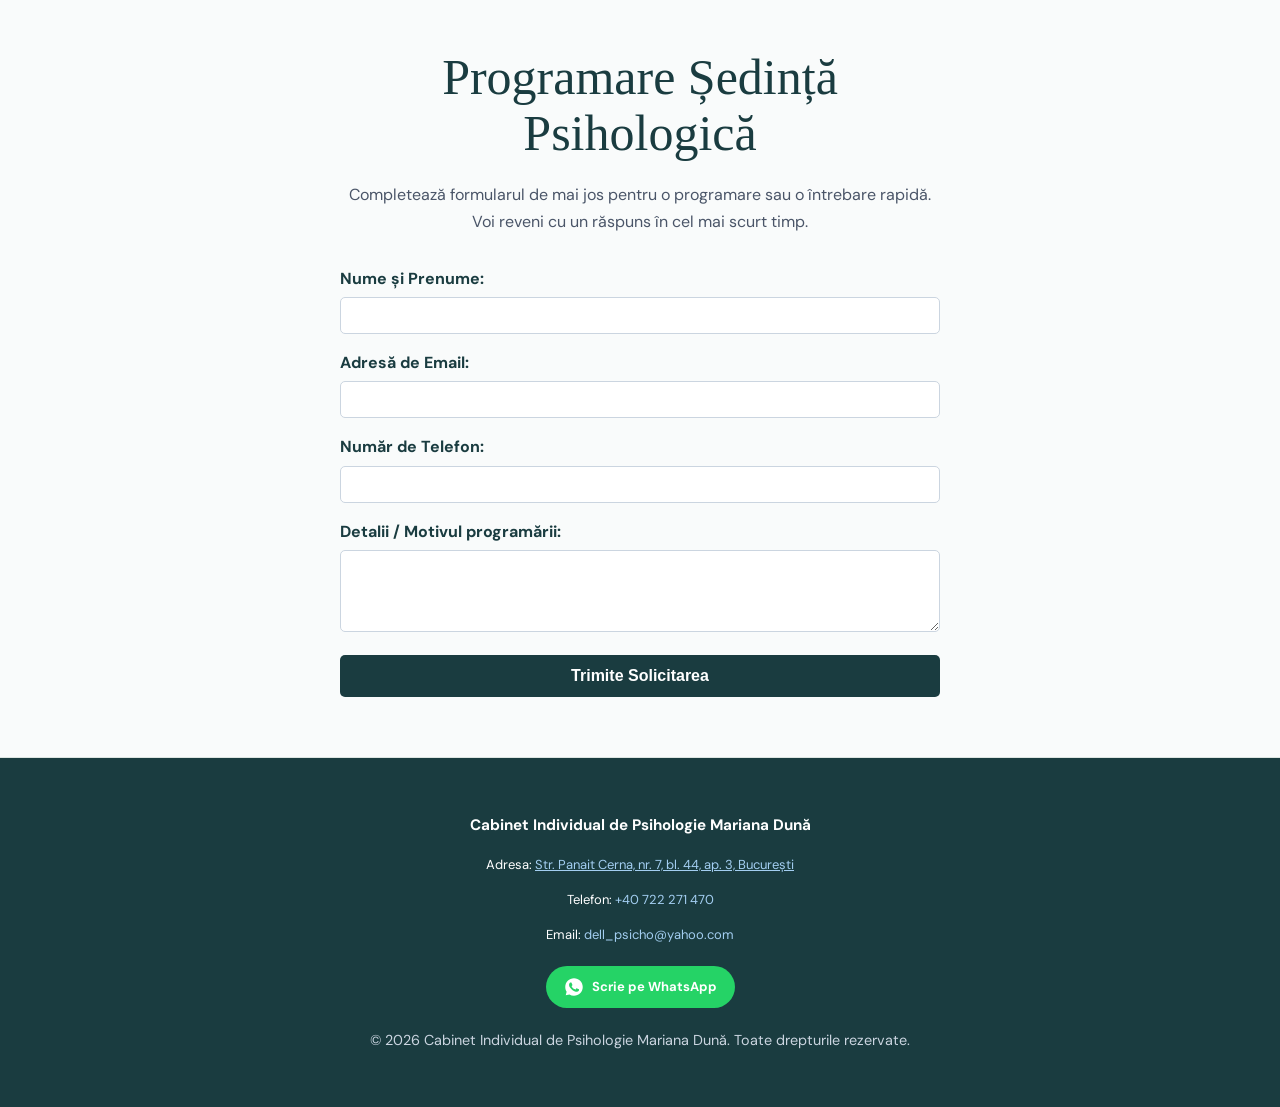
==== commit 3a7b1602: "Update index.html" ====
--- a/index.html
+++ b/index.html
@@ -127,7 +127,7 @@
             pentru copii cu tulburări din spectrul autist (TSA).
           </p>
           <p>
-            Cabinetul își desfășoară activitatea în <strong>București, Str. Panait Cerna, nr. 7, bl. 44, ap. 3</strong>. Pentru informații despre
+            Cabinetul își desfășoară activitatea în <strong>București</strong>, la adresa <a href="https://www.google.com/maps/search/?api=1&query=Str.+Panait+Cerna+nr.+7+bl.+44+ap.+3+Bucuresti" target="_blank" rel="noopener noreferrer" style="font-weight: bold; text-decoration: underline;">Str. Panait Cerna, nr. 7, bl. 44, ap. 3</a>. Pentru informații despre
             disponibilitate și programări, mă poți contacta telefonic, pe WhatsApp sau prin email.
           </p>
         </div>
@@ -339,7 +339,7 @@
   <footer id="contact" style="background-color: #1a3c40; color: white; padding: 40px 20px; text-align: center;">
     <div style="max-width: 800px; margin: 0 auto;">
       <h3 style="margin-bottom: 15px;">Cabinet Individual de Psihologie Mariana Dună</h3>
-      <p style="margin-bottom: 10px;">Adresa: Str. Panait Cerna, nr. 7, bl. 44, ap. 3, București</p>
+      <p style="margin-bottom: 10px;">Adresa: <a href="https://www.google.com/maps/search/?api=1&query=Str.+Panait+Cerna+nr.+7+bl.+44+ap.+3+Bucuresti" target="_blank" rel="noopener noreferrer" style="color: #a3cef1; text-decoration: underline;">Str. Panait Cerna, nr. 7, bl. 44, ap. 3, București</a></p>
       <p style="margin-bottom: 10px;">Telefon: <a href="tel:+40722271470" style="color: #a3cef1; text-decoration: none;">+40 722 271 470</a></p>
       <p style="margin-bottom: 20px;">Email: <a href="mailto:dell_psicho@yahoo.com" style="color: #a3cef1; text-decoration: none;">dell_psicho@yahoo.com</a></p>
       <div style="margin-bottom: 20px;">
